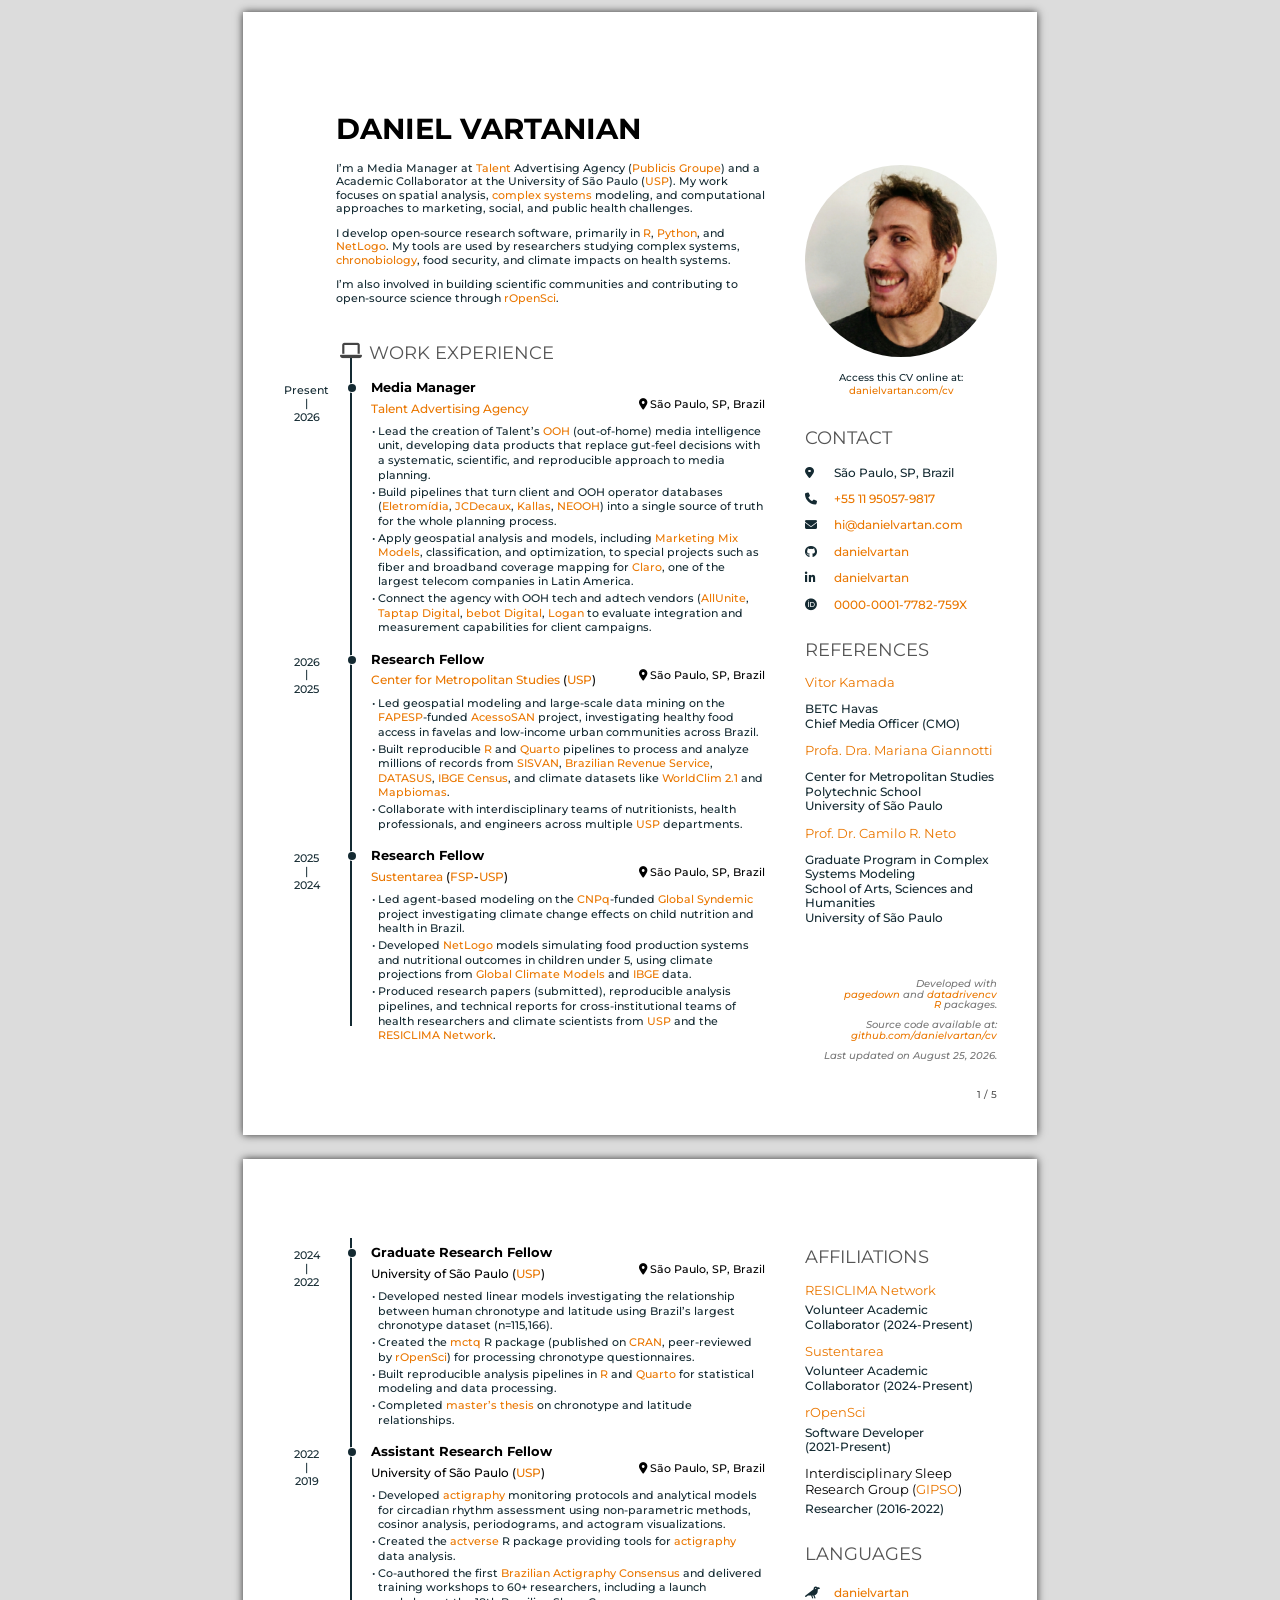
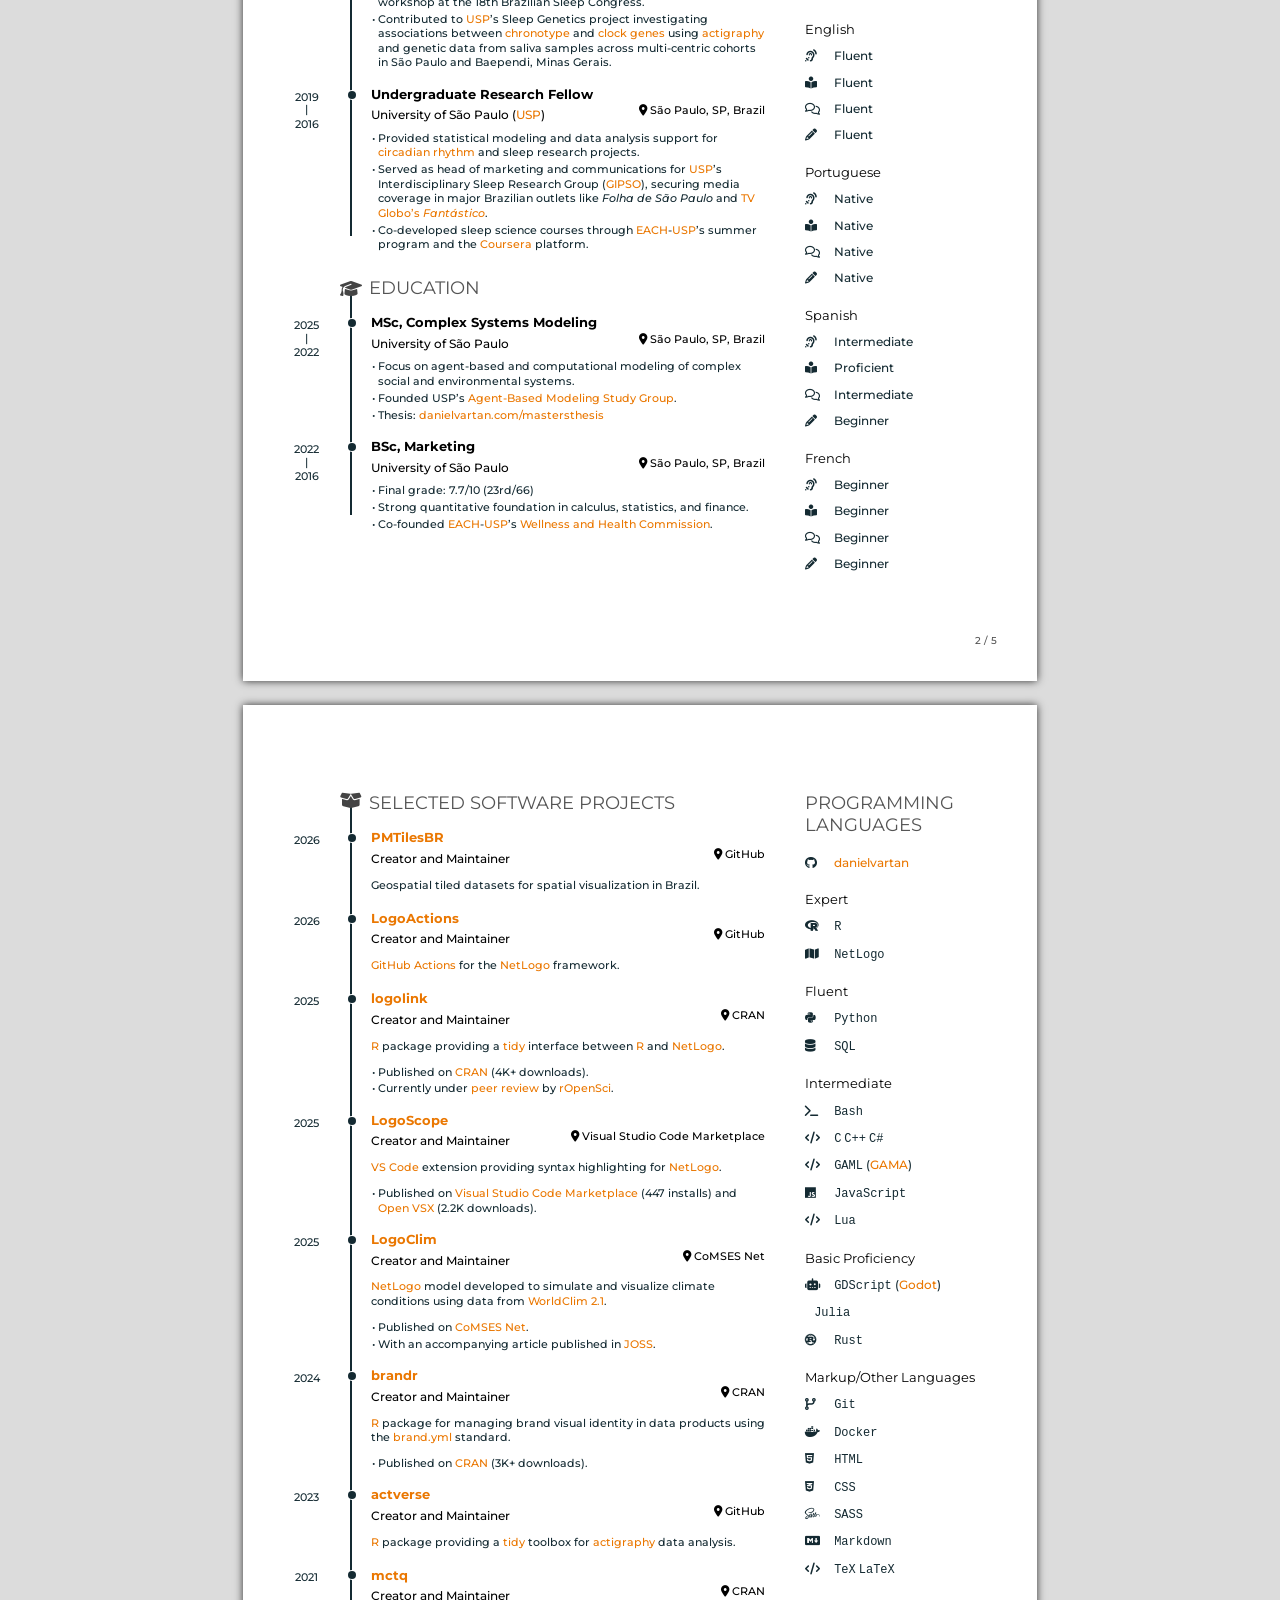
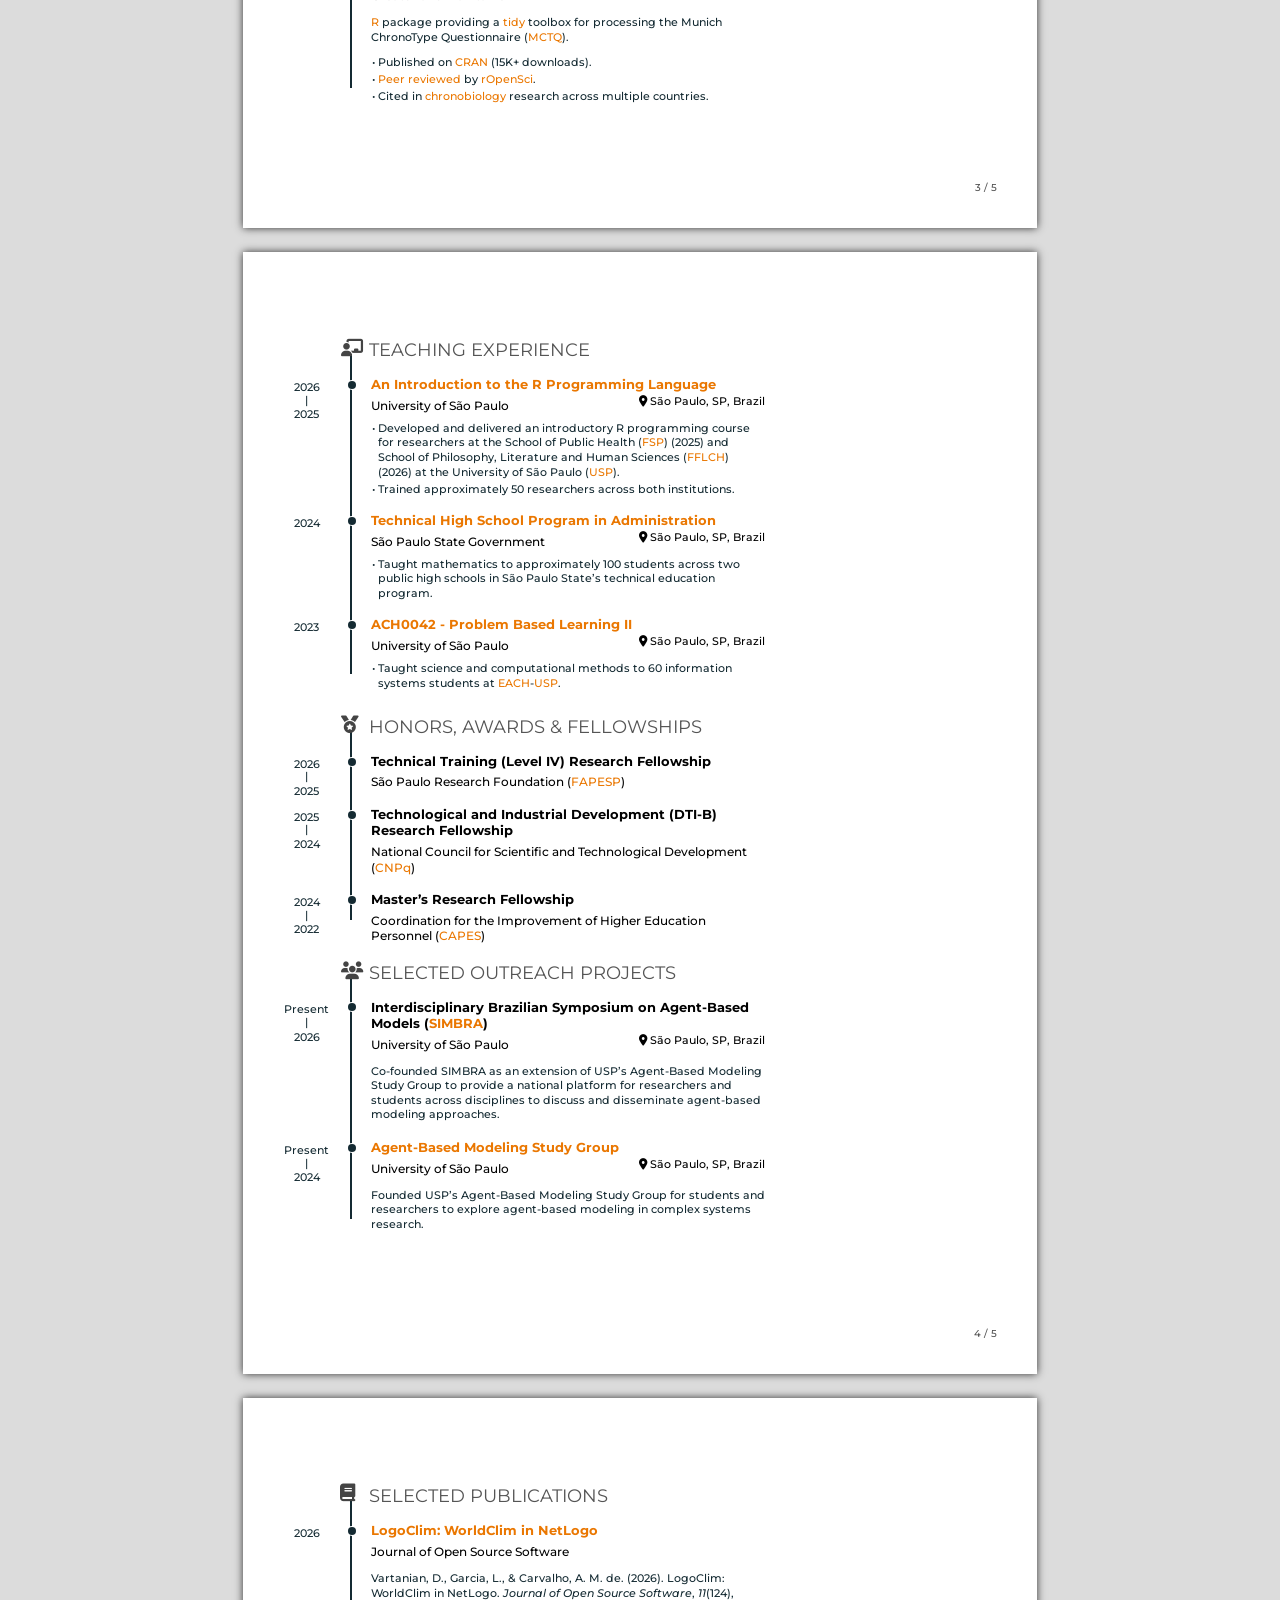
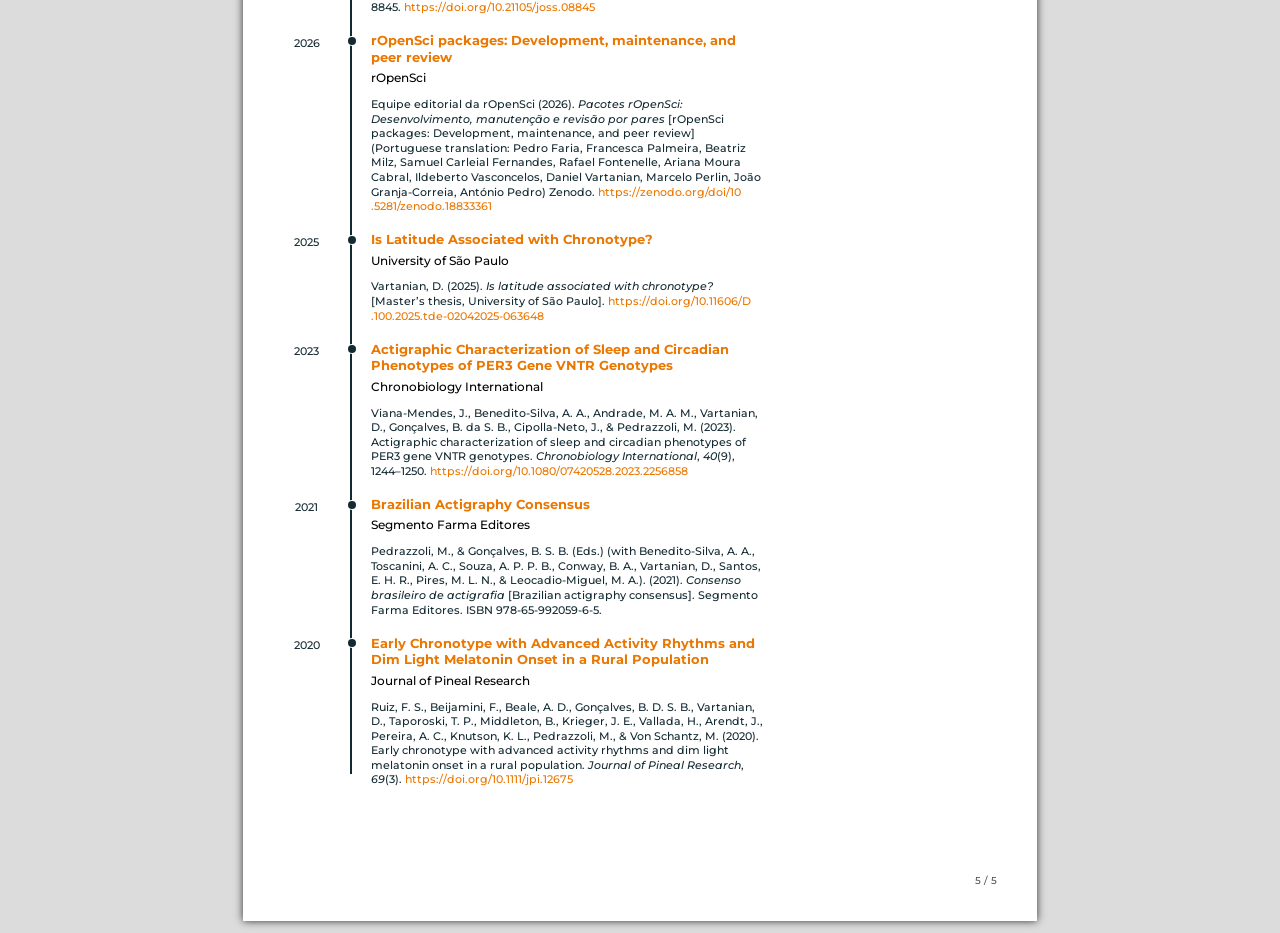
==== docs/pdf/index_pdf.html @ b2c5d0d4 "Initial commit" ====
<!DOCTYPE html>
<html xmlns="http://www.w3.org/1999/xhtml">
  <head>
    <meta charset="utf-8" />
    <meta http-equiv="Content-Type" content="text/html; charset=utf-8" />
    <meta name="generator" content="pandoc" />
    <meta name="viewport" content="width=device-width, initial-scale=1">

    <meta name="author" content="Daniel Vartanian" />
    <meta name="date" content="2026-08-25" />
    <title>Daniel Vartanian’s CV</title>

    
        <style type="text/css">
.fa{font-family:var(--fa-style-family,"Font Awesome 6 Free");font-weight:var(--fa-style,900)}.fa,.fa-brands,.fa-classic,.fa-regular,.fa-sharp,.fa-solid,.fab,.far,.fas{-moz-osx-font-smoothing:grayscale;-webkit-font-smoothing:antialiased;display:var(--fa-display,inline-block);font-style:normal;font-variant:normal;line-height:1;text-rendering:auto}.fa-classic,.fa-regular,.fa-solid,.far,.fas{font-family:"Font Awesome 6 Free"}.fa-brands,.fab{font-family:"Font Awesome 6 Brands"}.fa-1x{font-size:1em}.fa-2x{font-size:2em}.fa-3x{font-size:3em}.fa-4x{font-size:4em}.fa-5x{font-size:5em}.fa-6x{font-size:6em}.fa-7x{font-size:7em}.fa-8x{font-size:8em}.fa-9x{font-size:9em}.fa-10x{font-size:10em}.fa-2xs{font-size:.625em;line-height:.1em;vertical-align:.225em}.fa-xs{font-size:.75em;line-height:.08333em;vertical-align:.125em}.fa-sm{font-size:.875em;line-height:.07143em;vertical-align:.05357em}.fa-lg{font-size:1.25em;line-height:.05em;vertical-align:-.075em}.fa-xl{font-size:1.5em;line-height:.04167em;vertical-align:-.125em}.fa-2xl{font-size:2em;line-height:.03125em;vertical-align:-.1875em}.fa-fw{text-align:center;width:1.25em}.fa-ul{list-style-type:none;margin-left:var(--fa-li-margin,2.5em);padding-left:0}.fa-ul>li{position:relative}.fa-li{left:calc(var(--fa-li-width, 2em)*-1);position:absolute;text-align:center;width:var(--fa-li-width,2em);line-height:inherit}.fa-border{border-radius:var(--fa-border-radius,.1em);border:var(--fa-border-width,.08em) var(--fa-border-style,solid) var(--fa-border-color,#eee);padding:var(--fa-border-padding,.2em .25em .15em)}.fa-pull-left{float:left;margin-right:var(--fa-pull-margin,.3em)}.fa-pull-right{float:right;margin-left:var(--fa-pull-margin,.3em)}.fa-beat{-webkit-animation-name:fa-beat;animation-name:fa-beat;-webkit-animation-delay:var(--fa-animation-delay,0s);animation-delay:var(--fa-animation-delay,0s);-webkit-animation-direction:var(--fa-animation-direction,normal);animation-direction:var(--fa-animation-direction,normal);-webkit-animation-duration:var(--fa-animation-duration,1s);animation-duration:var(--fa-animation-duration,1s);-webkit-animation-iteration-count:var(--fa-animation-iteration-count,infinite);animation-iteration-count:var(--fa-animation-iteration-count,infinite);-webkit-animation-timing-function:var(--fa-animation-timing,ease-in-out);animation-timing-function:var(--fa-animation-timing,ease-in-out)}.fa-bounce{-webkit-animation-name:fa-bounce;animation-name:fa-bounce;-webkit-animation-delay:var(--fa-animation-delay,0s);animation-delay:var(--fa-animation-delay,0s);-webkit-animation-direction:var(--fa-animation-direction,normal);animation-direction:var(--fa-animation-direction,normal);-webkit-animation-duration:var(--fa-animation-duration,1s);animation-duration:var(--fa-animation-duration,1s);-webkit-animation-iteration-count:var(--fa-animation-iteration-count,infinite);animation-iteration-count:var(--fa-animation-iteration-count,infinite);-webkit-animation-timing-function:var(--fa-animation-timing,cubic-bezier(.28,.84,.42,1));animation-timing-function:var(--fa-animation-timing,cubic-bezier(.28,.84,.42,1))}.fa-fade{-webkit-animation-name:fa-fade;animation-name:fa-fade;-webkit-animation-iteration-count:var(--fa-animation-iteration-count,infinite);animation-iteration-count:var(--fa-animation-iteration-count,infinite);-webkit-animation-timing-function:var(--fa-animation-timing,cubic-bezier(.4,0,.6,1));animation-timing-function:var(--fa-animation-timing,cubic-bezier(.4,0,.6,1))}.fa-beat-fade,.fa-fade{-webkit-animation-delay:var(--fa-animation-delay,0s);animation-delay:var(--fa-animation-delay,0s);-webkit-animation-direction:var(--fa-animation-direction,normal);animation-direction:var(--fa-animation-direction,normal);-webkit-animation-duration:var(--fa-animation-duration,1s);animation-duration:var(--fa-animation-duration,1s)}.fa-beat-fade{-webkit-animation-name:fa-beat-fade;animation-name:fa-beat-fade;-webkit-animation-iteration-count:var(--fa-animation-iteration-count,infinite);animation-iteration-count:var(--fa-animation-iteration-count,infinite);-webkit-animation-timing-function:var(--fa-animation-timing,cubic-bezier(.4,0,.6,1));animation-timing-function:var(--fa-animation-timing,cubic-bezier(.4,0,.6,1))}.fa-flip{-webkit-animation-name:fa-flip;animation-name:fa-flip;-webkit-animation-delay:var(--fa-animation-delay,0s);animation-delay:var(--fa-animation-delay,0s);-webkit-animation-direction:var(--fa-animation-direction,normal);animation-direction:var(--fa-animation-direction,normal);-webkit-animation-duration:var(--fa-animation-duration,1s);animation-duration:var(--fa-animation-duration,1s);-webkit-animation-iteration-count:var(--fa-animation-iteration-count,infinite);animation-iteration-count:var(--fa-animation-iteration-count,infinite);-webkit-animation-timing-function:var(--fa-animation-timing,ease-in-out);animation-timing-function:var(--fa-animation-timing,ease-in-out)}.fa-shake{-webkit-animation-name:fa-shake;animation-name:fa-shake;-webkit-animation-duration:var(--fa-animation-duration,1s);animation-duration:var(--fa-animation-duration,1s);-webkit-animation-iteration-count:var(--fa-animation-iteration-count,infinite);animation-iteration-count:var(--fa-animation-iteration-count,infinite);-webkit-animation-timing-function:var(--fa-animation-timing,linear);animation-timing-function:var(--fa-animation-timing,linear)}.fa-shake,.fa-spin{-webkit-animation-delay:var(--fa-animation-delay,0s);animation-delay:var(--fa-animation-delay,0s);-webkit-animation-direction:var(--fa-animation-direction,normal);animation-direction:var(--fa-animation-direction,normal)}.fa-spin{-webkit-animation-name:fa-spin;animation-name:fa-spin;-webkit-animation-duration:var(--fa-animation-duration,2s);animation-duration:var(--fa-animation-duration,2s);-webkit-animation-iteration-count:var(--fa-animation-iteration-count,infinite);animation-iteration-count:var(--fa-animation-iteration-count,infinite);-webkit-animation-timing-function:var(--fa-animation-timing,linear);animation-timing-function:var(--fa-animation-timing,linear)}.fa-spin-reverse{--fa-animation-direction:reverse}.fa-pulse,.fa-spin-pulse{-webkit-animation-name:fa-spin;animation-name:fa-spin;-webkit-animation-direction:var(--fa-animation-direction,normal);animation-direction:var(--fa-animation-direction,normal);-webkit-animation-duration:var(--fa-animation-duration,1s);animation-duration:var(--fa-animation-duration,1s);-webkit-animation-iteration-count:var(--fa-animation-iteration-count,infinite);animation-iteration-count:var(--fa-animation-iteration-count,infinite);-webkit-animation-timing-function:var(--fa-animation-timing,steps(8));animation-timing-function:var(--fa-animation-timing,steps(8))}@media (prefers-reduced-motion:reduce){.fa-beat,.fa-beat-fade,.fa-bounce,.fa-fade,.fa-flip,.fa-pulse,.fa-shake,.fa-spin,.fa-spin-pulse{-webkit-animation-delay:-1ms;animation-delay:-1ms;-webkit-animation-duration:1ms;animation-duration:1ms;-webkit-animation-iteration-count:1;animation-iteration-count:1;-webkit-transition-delay:0s;transition-delay:0s;-webkit-transition-duration:0s;transition-duration:0s}}@-webkit-keyframes fa-beat{0%,90%{-webkit-transform:scale(1);transform:scale(1)}45%{-webkit-transform:scale(var(--fa-beat-scale,1.25));transform:scale(var(--fa-beat-scale,1.25))}}@keyframes fa-beat{0%,90%{-webkit-transform:scale(1);transform:scale(1)}45%{-webkit-transform:scale(var(--fa-beat-scale,1.25));transform:scale(var(--fa-beat-scale,1.25))}}@-webkit-keyframes fa-bounce{0%{-webkit-transform:scale(1) translateY(0);transform:scale(1) translateY(0)}10%{-webkit-transform:scale(var(--fa-bounce-start-scale-x,1.1),var(--fa-bounce-start-scale-y,.9)) translateY(0);transform:scale(var(--fa-bounce-start-scale-x,1.1),var(--fa-bounce-start-scale-y,.9)) translateY(0)}30%{-webkit-transform:scale(var(--fa-bounce-jump-scale-x,.9),var(--fa-bounce-jump-scale-y,1.1)) translateY(var(--fa-bounce-height,-.5em));transform:scale(var(--fa-bounce-jump-scale-x,.9),var(--fa-bounce-jump-scale-y,1.1)) translateY(var(--fa-bounce-height,-.5em))}50%{-webkit-transform:scale(var(--fa-bounce-land-scale-x,1.05),var(--fa-bounce-land-scale-y,.95)) translateY(0);transform:scale(var(--fa-bounce-land-scale-x,1.05),var(--fa-bounce-land-scale-y,.95)) translateY(0)}57%{-webkit-transform:scale(1) translateY(var(--fa-bounce-rebound,-.125em));transform:scale(1) translateY(var(--fa-bounce-rebound,-.125em))}64%{-webkit-transform:scale(1) translateY(0);transform:scale(1) translateY(0)}to{-webkit-transform:scale(1) translateY(0);transform:scale(1) translateY(0)}}@keyframes fa-bounce{0%{-webkit-transform:scale(1) translateY(0);transform:scale(1) translateY(0)}10%{-webkit-transform:scale(var(--fa-bounce-start-scale-x,1.1),var(--fa-bounce-start-scale-y,.9)) translateY(0);transform:scale(var(--fa-bounce-start-scale-x,1.1),var(--fa-bounce-start-scale-y,.9)) translateY(0)}30%{-webkit-transform:scale(var(--fa-bounce-jump-scale-x,.9),var(--fa-bounce-jump-scale-y,1.1)) translateY(var(--fa-bounce-height,-.5em));transform:scale(var(--fa-bounce-jump-scale-x,.9),var(--fa-bounce-jump-scale-y,1.1)) translateY(var(--fa-bounce-height,-.5em))}50%{-webkit-transform:scale(var(--fa-bounce-land-scale-x,1.05),var(--fa-bounce-land-scale-y,.95)) translateY(0);transform:scale(var(--fa-bounce-land-scale-x,1.05),var(--fa-bounce-land-scale-y,.95)) translateY(0)}57%{-webkit-transform:scale(1) translateY(var(--fa-bounce-rebound,-.125em));transform:scale(1) translateY(var(--fa-bounce-rebound,-.125em))}64%{-webkit-transform:scale(1) translateY(0);transform:scale(1) translateY(0)}to{-webkit-transform:scale(1) translateY(0);transform:scale(1) translateY(0)}}@-webkit-keyframes fa-fade{50%{opacity:var(--fa-fade-opacity,.4)}}@keyframes fa-fade{50%{opacity:var(--fa-fade-opacity,.4)}}@-webkit-keyframes fa-beat-fade{0%,to{opacity:var(--fa-beat-fade-opacity,.4);-webkit-transform:scale(1);transform:scale(1)}50%{opacity:1;-webkit-transform:scale(var(--fa-beat-fade-scale,1.125));transform:scale(var(--fa-beat-fade-scale,1.125))}}@keyframes fa-beat-fade{0%,to{opacity:var(--fa-beat-fade-opacity,.4);-webkit-transform:scale(1);transform:scale(1)}50%{opacity:1;-webkit-transform:scale(var(--fa-beat-fade-scale,1.125));transform:scale(var(--fa-beat-fade-scale,1.125))}}@-webkit-keyframes fa-flip{50%{-webkit-transform:rotate3d(var(--fa-flip-x,0),var(--fa-flip-y,1),var(--fa-flip-z,0),var(--fa-flip-angle,-180deg));transform:rotate3d(var(--fa-flip-x,0),var(--fa-flip-y,1),var(--fa-flip-z,0),var(--fa-flip-angle,-180deg))}}@keyframes fa-flip{50%{-webkit-transform:rotate3d(var(--fa-flip-x,0),var(--fa-flip-y,1),var(--fa-flip-z,0),var(--fa-flip-angle,-180deg));transform:rotate3d(var(--fa-flip-x,0),var(--fa-flip-y,1),var(--fa-flip-z,0),var(--fa-flip-angle,-180deg))}}@-webkit-keyframes fa-shake{0%{-webkit-transform:rotate(-15deg);transform:rotate(-15deg)}4%{-webkit-transform:rotate(15deg);transform:rotate(15deg)}8%,24%{-webkit-transform:rotate(-18deg);transform:rotate(-18deg)}12%,28%{-webkit-transform:rotate(18deg);transform:rotate(18deg)}16%{-webkit-transform:rotate(-22deg);transform:rotate(-22deg)}20%{-webkit-transform:rotate(22deg);transform:rotate(22deg)}32%{-webkit-transform:rotate(-12deg);transform:rotate(-12deg)}36%{-webkit-transform:rotate(12deg);transform:rotate(12deg)}40%,to{-webkit-transform:rotate(0deg);transform:rotate(0deg)}}@keyframes fa-shake{0%{-webkit-transform:rotate(-15deg);transform:rotate(-15deg)}4%{-webkit-transform:rotate(15deg);transform:rotate(15deg)}8%,24%{-webkit-transform:rotate(-18deg);transform:rotate(-18deg)}12%,28%{-webkit-transform:rotate(18deg);transform:rotate(18deg)}16%{-webkit-transform:rotate(-22deg);transform:rotate(-22deg)}20%{-webkit-transform:rotate(22deg);transform:rotate(22deg)}32%{-webkit-transform:rotate(-12deg);transform:rotate(-12deg)}36%{-webkit-transform:rotate(12deg);transform:rotate(12deg)}40%,to{-webkit-transform:rotate(0deg);transform:rotate(0deg)}}@-webkit-keyframes fa-spin{0%{-webkit-transform:rotate(0deg);transform:rotate(0deg)}to{-webkit-transform:rotate(1turn);transform:rotate(1turn)}}@keyframes fa-spin{0%{-webkit-transform:rotate(0deg);transform:rotate(0deg)}to{-webkit-transform:rotate(1turn);transform:rotate(1turn)}}.fa-rotate-90{-webkit-transform:rotate(90deg);transform:rotate(90deg)}.fa-rotate-180{-webkit-transform:rotate(180deg);transform:rotate(180deg)}.fa-rotate-270{-webkit-transform:rotate(270deg);transform:rotate(270deg)}.fa-flip-horizontal{-webkit-transform:scaleX(-1);transform:scaleX(-1)}.fa-flip-vertical{-webkit-transform:scaleY(-1);transform:scaleY(-1)}.fa-flip-both,.fa-flip-horizontal.fa-flip-vertical{-webkit-transform:scale(-1);transform:scale(-1)}.fa-rotate-by{-webkit-transform:rotate(var(--fa-rotate-angle,0));transform:rotate(var(--fa-rotate-angle,0))}.fa-stack{display:inline-block;height:2em;line-height:2em;position:relative;vertical-align:middle;width:2.5em}.fa-stack-1x,.fa-stack-2x{left:0;position:absolute;text-align:center;width:100%;z-index:var(--fa-stack-z-index,auto)}.fa-stack-1x{line-height:inherit}.fa-stack-2x{font-size:2em}.fa-inverse{color:var(--fa-inverse,#fff)}
.fa-0:before{content:"\30"}.fa-1:before{content:"\31"}.fa-2:before{content:"\32"}.fa-3:before{content:"\33"}.fa-4:before{content:"\34"}.fa-5:before{content:"\35"}.fa-6:before{content:"\36"}.fa-7:before{content:"\37"}.fa-8:before{content:"\38"}.fa-9:before{content:"\39"}.fa-fill-drip:before{content:"\f576"}.fa-arrows-to-circle:before{content:"\e4bd"}.fa-chevron-circle-right:before,.fa-circle-chevron-right:before{content:"\f138"}.fa-at:before{content:"\40"}.fa-trash-alt:before,.fa-trash-can:before{content:"\f2ed"}.fa-text-height:before{content:"\f034"}.fa-user-times:before,.fa-user-xmark:before{content:"\f235"}.fa-stethoscope:before{content:"\f0f1"}.fa-comment-alt:before,.fa-message:before{content:"\f27a"}.fa-info:before{content:"\f129"}.fa-compress-alt:before,.fa-down-left-and-up-right-to-center:before{content:"\f422"}.fa-explosion:before{content:"\e4e9"}.fa-file-alt:before,.fa-file-lines:before,.fa-file-text:before{content:"\f15c"}.fa-wave-square:before{content:"\f83e"}.fa-ring:before{content:"\f70b"}.fa-building-un:before{content:"\e4d9"}.fa-dice-three:before{content:"\f527"}.fa-calendar-alt:before,.fa-calendar-days:before{content:"\f073"}.fa-anchor-circle-check:before{content:"\e4aa"}.fa-building-circle-arrow-right:before{content:"\e4d1"}.fa-volleyball-ball:before,.fa-volleyball:before{content:"\f45f"}.fa-arrows-up-to-line:before{content:"\e4c2"}.fa-sort-desc:before,.fa-sort-down:before{content:"\f0dd"}.fa-circle-minus:before,.fa-minus-circle:before{content:"\f056"}.fa-door-open:before{content:"\f52b"}.fa-right-from-bracket:before,.fa-sign-out-alt:before{content:"\f2f5"}.fa-atom:before{content:"\f5d2"}.fa-soap:before{content:"\e06e"}.fa-heart-music-camera-bolt:before,.fa-icons:before{content:"\f86d"}.fa-microphone-alt-slash:before,.fa-microphone-lines-slash:before{content:"\f539"}.fa-bridge-circle-check:before{content:"\e4c9"}.fa-pump-medical:before{content:"\e06a"}.fa-fingerprint:before{content:"\f577"}.fa-hand-point-right:before{content:"\f0a4"}.fa-magnifying-glass-location:before,.fa-search-location:before{content:"\f689"}.fa-forward-step:before,.fa-step-forward:before{content:"\f051"}.fa-face-smile-beam:before,.fa-smile-beam:before{content:"\f5b8"}.fa-flag-checkered:before{content:"\f11e"}.fa-football-ball:before,.fa-football:before{content:"\f44e"}.fa-school-circle-exclamation:before{content:"\e56c"}.fa-crop:before{content:"\f125"}.fa-angle-double-down:before,.fa-angles-down:before{content:"\f103"}.fa-users-rectangle:before{content:"\e594"}.fa-people-roof:before{content:"\e537"}.fa-people-line:before{content:"\e534"}.fa-beer-mug-empty:before,.fa-beer:before{content:"\f0fc"}.fa-diagram-predecessor:before{content:"\e477"}.fa-arrow-up-long:before,.fa-long-arrow-up:before{content:"\f176"}.fa-burn:before,.fa-fire-flame-simple:before{content:"\f46a"}.fa-male:before,.fa-person:before{content:"\f183"}.fa-laptop:before{content:"\f109"}.fa-file-csv:before{content:"\f6dd"}.fa-menorah:before{content:"\f676"}.fa-truck-plane:before{content:"\e58f"}.fa-record-vinyl:before{content:"\f8d9"}.fa-face-grin-stars:before,.fa-grin-stars:before{content:"\f587"}.fa-bong:before{content:"\f55c"}.fa-pastafarianism:before,.fa-spaghetti-monster-flying:before{content:"\f67b"}.fa-arrow-down-up-across-line:before{content:"\e4af"}.fa-spoon:before,.fa-utensil-spoon:before{content:"\f2e5"}.fa-jar-wheat:before{content:"\e517"}.fa-envelopes-bulk:before,.fa-mail-bulk:before{content:"\f674"}.fa-file-circle-exclamation:before{content:"\e4eb"}.fa-circle-h:before,.fa-hospital-symbol:before{content:"\f47e"}.fa-pager:before{content:"\f815"}.fa-address-book:before,.fa-contact-book:before{content:"\f2b9"}.fa-strikethrough:before{content:"\f0cc"}.fa-k:before{content:"\4b"}.fa-landmark-flag:before{content:"\e51c"}.fa-pencil-alt:before,.fa-pencil:before{content:"\f303"}.fa-backward:before{content:"\f04a"}.fa-caret-right:before{content:"\f0da"}.fa-comments:before{content:"\f086"}.fa-file-clipboard:before,.fa-paste:before{content:"\f0ea"}.fa-code-pull-request:before{content:"\e13c"}.fa-clipboard-list:before{content:"\f46d"}.fa-truck-loading:before,.fa-truck-ramp-box:before{content:"\f4de"}.fa-user-check:before{content:"\f4fc"}.fa-vial-virus:before{content:"\e597"}.fa-sheet-plastic:before{content:"\e571"}.fa-blog:before{content:"\f781"}.fa-user-ninja:before{content:"\f504"}.fa-person-arrow-up-from-line:before{content:"\e539"}.fa-scroll-torah:before,.fa-torah:before{content:"\f6a0"}.fa-broom-ball:before,.fa-quidditch-broom-ball:before,.fa-quidditch:before{content:"\f458"}.fa-toggle-off:before{content:"\f204"}.fa-archive:before,.fa-box-archive:before{content:"\f187"}.fa-person-drowning:before{content:"\e545"}.fa-arrow-down-9-1:before,.fa-sort-numeric-desc:before,.fa-sort-numeric-down-alt:before{content:"\f886"}.fa-face-grin-tongue-squint:before,.fa-grin-tongue-squint:before{content:"\f58a"}.fa-spray-can:before{content:"\f5bd"}.fa-truck-monster:before{content:"\f63b"}.fa-w:before{content:"\57"}.fa-earth-africa:before,.fa-globe-africa:before{content:"\f57c"}.fa-rainbow:before{content:"\f75b"}.fa-circle-notch:before{content:"\f1ce"}.fa-tablet-alt:before,.fa-tablet-screen-button:before{content:"\f3fa"}.fa-paw:before{content:"\f1b0"}.fa-cloud:before{content:"\f0c2"}.fa-trowel-bricks:before{content:"\e58a"}.fa-face-flushed:before,.fa-flushed:before{content:"\f579"}.fa-hospital-user:before{content:"\f80d"}.fa-tent-arrow-left-right:before{content:"\e57f"}.fa-gavel:before,.fa-legal:before{content:"\f0e3"}.fa-binoculars:before{content:"\f1e5"}.fa-microphone-slash:before{content:"\f131"}.fa-box-tissue:before{content:"\e05b"}.fa-motorcycle:before{content:"\f21c"}.fa-bell-concierge:before,.fa-concierge-bell:before{content:"\f562"}.fa-pen-ruler:before,.fa-pencil-ruler:before{content:"\f5ae"}.fa-people-arrows-left-right:before,.fa-people-arrows:before{content:"\e068"}.fa-mars-and-venus-burst:before{content:"\e523"}.fa-caret-square-right:before,.fa-square-caret-right:before{content:"\f152"}.fa-cut:before,.fa-scissors:before{content:"\f0c4"}.fa-sun-plant-wilt:before{content:"\e57a"}.fa-toilets-portable:before{content:"\e584"}.fa-hockey-puck:before{content:"\f453"}.fa-table:before{content:"\f0ce"}.fa-magnifying-glass-arrow-right:before{content:"\e521"}.fa-digital-tachograph:before,.fa-tachograph-digital:before{content:"\f566"}.fa-users-slash:before{content:"\e073"}.fa-clover:before{content:"\e139"}.fa-mail-reply:before,.fa-reply:before{content:"\f3e5"}.fa-star-and-crescent:before{content:"\f699"}.fa-house-fire:before{content:"\e50c"}.fa-minus-square:before,.fa-square-minus:before{content:"\f146"}.fa-helicopter:before{content:"\f533"}.fa-compass:before{content:"\f14e"}.fa-caret-square-down:before,.fa-square-caret-down:before{content:"\f150"}.fa-file-circle-question:before{content:"\e4ef"}.fa-laptop-code:before{content:"\f5fc"}.fa-swatchbook:before{content:"\f5c3"}.fa-prescription-bottle:before{content:"\f485"}.fa-bars:before,.fa-navicon:before{content:"\f0c9"}.fa-people-group:before{content:"\e533"}.fa-hourglass-3:before,.fa-hourglass-end:before{content:"\f253"}.fa-heart-broken:before,.fa-heart-crack:before{content:"\f7a9"}.fa-external-link-square-alt:before,.fa-square-up-right:before{content:"\f360"}.fa-face-kiss-beam:before,.fa-kiss-beam:before{content:"\f597"}.fa-film:before{content:"\f008"}.fa-ruler-horizontal:before{content:"\f547"}.fa-people-robbery:before{content:"\e536"}.fa-lightbulb:before{content:"\f0eb"}.fa-caret-left:before{content:"\f0d9"}.fa-circle-exclamation:before,.fa-exclamation-circle:before{content:"\f06a"}.fa-school-circle-xmark:before{content:"\e56d"}.fa-arrow-right-from-bracket:before,.fa-sign-out:before{content:"\f08b"}.fa-chevron-circle-down:before,.fa-circle-chevron-down:before{content:"\f13a"}.fa-unlock-alt:before,.fa-unlock-keyhole:before{content:"\f13e"}.fa-cloud-showers-heavy:before{content:"\f740"}.fa-headphones-alt:before,.fa-headphones-simple:before{content:"\f58f"}.fa-sitemap:before{content:"\f0e8"}.fa-circle-dollar-to-slot:before,.fa-donate:before{content:"\f4b9"}.fa-memory:before{content:"\f538"}.fa-road-spikes:before{content:"\e568"}.fa-fire-burner:before{content:"\e4f1"}.fa-flag:before{content:"\f024"}.fa-hanukiah:before{content:"\f6e6"}.fa-feather:before{content:"\f52d"}.fa-volume-down:before,.fa-volume-low:before{content:"\f027"}.fa-comment-slash:before{content:"\f4b3"}.fa-cloud-sun-rain:before{content:"\f743"}.fa-compress:before{content:"\f066"}.fa-wheat-alt:before,.fa-wheat-awn:before{content:"\e2cd"}.fa-ankh:before{content:"\f644"}.fa-hands-holding-child:before{content:"\e4fa"}.fa-asterisk:before{content:"\2a"}.fa-check-square:before,.fa-square-check:before{content:"\f14a"}.fa-peseta-sign:before{content:"\e221"}.fa-header:before,.fa-heading:before{content:"\f1dc"}.fa-ghost:before{content:"\f6e2"}.fa-list-squares:before,.fa-list:before{content:"\f03a"}.fa-phone-square-alt:before,.fa-square-phone-flip:before{content:"\f87b"}.fa-cart-plus:before{content:"\f217"}.fa-gamepad:before{content:"\f11b"}.fa-circle-dot:before,.fa-dot-circle:before{content:"\f192"}.fa-dizzy:before,.fa-face-dizzy:before{content:"\f567"}.fa-egg:before{content:"\f7fb"}.fa-house-medical-circle-xmark:before{content:"\e513"}.fa-campground:before{content:"\f6bb"}.fa-folder-plus:before{content:"\f65e"}.fa-futbol-ball:before,.fa-futbol:before,.fa-soccer-ball:before{content:"\f1e3"}.fa-paint-brush:before,.fa-paintbrush:before{content:"\f1fc"}.fa-lock:before{content:"\f023"}.fa-gas-pump:before{content:"\f52f"}.fa-hot-tub-person:before,.fa-hot-tub:before{content:"\f593"}.fa-map-location:before,.fa-map-marked:before{content:"\f59f"}.fa-house-flood-water:before{content:"\e50e"}.fa-tree:before{content:"\f1bb"}.fa-bridge-lock:before{content:"\e4cc"}.fa-sack-dollar:before{content:"\f81d"}.fa-edit:before,.fa-pen-to-square:before{content:"\f044"}.fa-car-side:before{content:"\f5e4"}.fa-share-alt:before,.fa-share-nodes:before{content:"\f1e0"}.fa-heart-circle-minus:before{content:"\e4ff"}.fa-hourglass-2:before,.fa-hourglass-half:before{content:"\f252"}.fa-microscope:before{content:"\f610"}.fa-sink:before{content:"\e06d"}.fa-bag-shopping:before,.fa-shopping-bag:before{content:"\f290"}.fa-arrow-down-z-a:before,.fa-sort-alpha-desc:before,.fa-sort-alpha-down-alt:before{content:"\f881"}.fa-mitten:before{content:"\f7b5"}.fa-person-rays:before{content:"\e54d"}.fa-users:before{content:"\f0c0"}.fa-eye-slash:before{content:"\f070"}.fa-flask-vial:before{content:"\e4f3"}.fa-hand-paper:before,.fa-hand:before{content:"\f256"}.fa-om:before{content:"\f679"}.fa-worm:before{content:"\e599"}.fa-house-circle-xmark:before{content:"\e50b"}.fa-plug:before{content:"\f1e6"}.fa-chevron-up:before{content:"\f077"}.fa-hand-spock:before{content:"\f259"}.fa-stopwatch:before{content:"\f2f2"}.fa-face-kiss:before,.fa-kiss:before{content:"\f596"}.fa-bridge-circle-xmark:before{content:"\e4cb"}.fa-face-grin-tongue:before,.fa-grin-tongue:before{content:"\f589"}.fa-chess-bishop:before{content:"\f43a"}.fa-face-grin-wink:before,.fa-grin-wink:before{content:"\f58c"}.fa-deaf:before,.fa-deafness:before,.fa-ear-deaf:before,.fa-hard-of-hearing:before{content:"\f2a4"}.fa-road-circle-check:before{content:"\e564"}.fa-dice-five:before{content:"\f523"}.fa-rss-square:before,.fa-square-rss:before{content:"\f143"}.fa-land-mine-on:before{content:"\e51b"}.fa-i-cursor:before{content:"\f246"}.fa-stamp:before{content:"\f5bf"}.fa-stairs:before{content:"\e289"}.fa-i:before{content:"\49"}.fa-hryvnia-sign:before,.fa-hryvnia:before{content:"\f6f2"}.fa-pills:before{content:"\f484"}.fa-face-grin-wide:before,.fa-grin-alt:before{content:"\f581"}.fa-tooth:before{content:"\f5c9"}.fa-v:before{content:"\56"}.fa-bangladeshi-taka-sign:before{content:"\e2e6"}.fa-bicycle:before{content:"\f206"}.fa-rod-asclepius:before,.fa-rod-snake:before,.fa-staff-aesculapius:before,.fa-staff-snake:before{content:"\e579"}.fa-head-side-cough-slash:before{content:"\e062"}.fa-ambulance:before,.fa-truck-medical:before{content:"\f0f9"}.fa-wheat-awn-circle-exclamation:before{content:"\e598"}.fa-snowman:before{content:"\f7d0"}.fa-mortar-pestle:before{content:"\f5a7"}.fa-road-barrier:before{content:"\e562"}.fa-school:before{content:"\f549"}.fa-igloo:before{content:"\f7ae"}.fa-joint:before{content:"\f595"}.fa-angle-right:before{content:"\f105"}.fa-horse:before{content:"\f6f0"}.fa-q:before{content:"\51"}.fa-g:before{content:"\47"}.fa-notes-medical:before{content:"\f481"}.fa-temperature-2:before,.fa-temperature-half:before,.fa-thermometer-2:before,.fa-thermometer-half:before{content:"\f2c9"}.fa-dong-sign:before{content:"\e169"}.fa-capsules:before{content:"\f46b"}.fa-poo-bolt:before,.fa-poo-storm:before{content:"\f75a"}.fa-face-frown-open:before,.fa-frown-open:before{content:"\f57a"}.fa-hand-point-up:before{content:"\f0a6"}.fa-money-bill:before{content:"\f0d6"}.fa-bookmark:before{content:"\f02e"}.fa-align-justify:before{content:"\f039"}.fa-umbrella-beach:before{content:"\f5ca"}.fa-helmet-un:before{content:"\e503"}.fa-bullseye:before{content:"\f140"}.fa-bacon:before{content:"\f7e5"}.fa-hand-point-down:before{content:"\f0a7"}.fa-arrow-up-from-bracket:before{content:"\e09a"}.fa-folder-blank:before,.fa-folder:before{content:"\f07b"}.fa-file-medical-alt:before,.fa-file-waveform:before{content:"\f478"}.fa-radiation:before{content:"\f7b9"}.fa-chart-simple:before{content:"\e473"}.fa-mars-stroke:before{content:"\f229"}.fa-vial:before{content:"\f492"}.fa-dashboard:before,.fa-gauge-med:before,.fa-gauge:before,.fa-tachometer-alt-average:before{content:"\f624"}.fa-magic-wand-sparkles:before,.fa-wand-magic-sparkles:before{content:"\e2ca"}.fa-e:before{content:"\45"}.fa-pen-alt:before,.fa-pen-clip:before{content:"\f305"}.fa-bridge-circle-exclamation:before{content:"\e4ca"}.fa-user:before{content:"\f007"}.fa-school-circle-check:before{content:"\e56b"}.fa-dumpster:before{content:"\f793"}.fa-shuttle-van:before,.fa-van-shuttle:before{content:"\f5b6"}.fa-building-user:before{content:"\e4da"}.fa-caret-square-left:before,.fa-square-caret-left:before{content:"\f191"}.fa-highlighter:before{content:"\f591"}.fa-key:before{content:"\f084"}.fa-bullhorn:before{content:"\f0a1"}.fa-globe:before{content:"\f0ac"}.fa-synagogue:before{content:"\f69b"}.fa-person-half-dress:before{content:"\e548"}.fa-road-bridge:before{content:"\e563"}.fa-location-arrow:before{content:"\f124"}.fa-c:before{content:"\43"}.fa-tablet-button:before{content:"\f10a"}.fa-building-lock:before{content:"\e4d6"}.fa-pizza-slice:before{content:"\f818"}.fa-money-bill-wave:before{content:"\f53a"}.fa-area-chart:before,.fa-chart-area:before{content:"\f1fe"}.fa-house-flag:before{content:"\e50d"}.fa-person-circle-minus:before{content:"\e540"}.fa-ban:before,.fa-cancel:before{content:"\f05e"}.fa-camera-rotate:before{content:"\e0d8"}.fa-air-freshener:before,.fa-spray-can-sparkles:before{content:"\f5d0"}.fa-star:before{content:"\f005"}.fa-repeat:before{content:"\f363"}.fa-cross:before{content:"\f654"}.fa-box:before{content:"\f466"}.fa-venus-mars:before{content:"\f228"}.fa-arrow-pointer:before,.fa-mouse-pointer:before{content:"\f245"}.fa-expand-arrows-alt:before,.fa-maximize:before{content:"\f31e"}.fa-charging-station:before{content:"\f5e7"}.fa-shapes:before,.fa-triangle-circle-square:before{content:"\f61f"}.fa-random:before,.fa-shuffle:before{content:"\f074"}.fa-person-running:before,.fa-running:before{content:"\f70c"}.fa-mobile-retro:before{content:"\e527"}.fa-grip-lines-vertical:before{content:"\f7a5"}.fa-spider:before{content:"\f717"}.fa-hands-bound:before{content:"\e4f9"}.fa-file-invoice-dollar:before{content:"\f571"}.fa-plane-circle-exclamation:before{content:"\e556"}.fa-x-ray:before{content:"\f497"}.fa-spell-check:before{content:"\f891"}.fa-slash:before{content:"\f715"}.fa-computer-mouse:before,.fa-mouse:before{content:"\f8cc"}.fa-arrow-right-to-bracket:before,.fa-sign-in:before{content:"\f090"}.fa-shop-slash:before,.fa-store-alt-slash:before{content:"\e070"}.fa-server:before{content:"\f233"}.fa-virus-covid-slash:before{content:"\e4a9"}.fa-shop-lock:before{content:"\e4a5"}.fa-hourglass-1:before,.fa-hourglass-start:before{content:"\f251"}.fa-blender-phone:before{content:"\f6b6"}.fa-building-wheat:before{content:"\e4db"}.fa-person-breastfeeding:before{content:"\e53a"}.fa-right-to-bracket:before,.fa-sign-in-alt:before{content:"\f2f6"}.fa-venus:before{content:"\f221"}.fa-passport:before{content:"\f5ab"}.fa-heart-pulse:before,.fa-heartbeat:before{content:"\f21e"}.fa-people-carry-box:before,.fa-people-carry:before{content:"\f4ce"}.fa-temperature-high:before{content:"\f769"}.fa-microchip:before{content:"\f2db"}.fa-crown:before{content:"\f521"}.fa-weight-hanging:before{content:"\f5cd"}.fa-xmarks-lines:before{content:"\e59a"}.fa-file-prescription:before{content:"\f572"}.fa-weight-scale:before,.fa-weight:before{content:"\f496"}.fa-user-friends:before,.fa-user-group:before{content:"\f500"}.fa-arrow-up-a-z:before,.fa-sort-alpha-up:before{content:"\f15e"}.fa-chess-knight:before{content:"\f441"}.fa-face-laugh-squint:before,.fa-laugh-squint:before{content:"\f59b"}.fa-wheelchair:before{content:"\f193"}.fa-arrow-circle-up:before,.fa-circle-arrow-up:before{content:"\f0aa"}.fa-toggle-on:before{content:"\f205"}.fa-person-walking:before,.fa-walking:before{content:"\f554"}.fa-l:before{content:"\4c"}.fa-fire:before{content:"\f06d"}.fa-bed-pulse:before,.fa-procedures:before{content:"\f487"}.fa-shuttle-space:before,.fa-space-shuttle:before{content:"\f197"}.fa-face-laugh:before,.fa-laugh:before{content:"\f599"}.fa-folder-open:before{content:"\f07c"}.fa-heart-circle-plus:before{content:"\e500"}.fa-code-fork:before{content:"\e13b"}.fa-city:before{content:"\f64f"}.fa-microphone-alt:before,.fa-microphone-lines:before{content:"\f3c9"}.fa-pepper-hot:before{content:"\f816"}.fa-unlock:before{content:"\f09c"}.fa-colon-sign:before{content:"\e140"}.fa-headset:before{content:"\f590"}.fa-store-slash:before{content:"\e071"}.fa-road-circle-xmark:before{content:"\e566"}.fa-user-minus:before{content:"\f503"}.fa-mars-stroke-up:before,.fa-mars-stroke-v:before{content:"\f22a"}.fa-champagne-glasses:before,.fa-glass-cheers:before{content:"\f79f"}.fa-clipboard:before{content:"\f328"}.fa-house-circle-exclamation:before{content:"\e50a"}.fa-file-arrow-up:before,.fa-file-upload:before{content:"\f574"}.fa-wifi-3:before,.fa-wifi-strong:before,.fa-wifi:before{content:"\f1eb"}.fa-bath:before,.fa-bathtub:before{content:"\f2cd"}.fa-underline:before{content:"\f0cd"}.fa-user-edit:before,.fa-user-pen:before{content:"\f4ff"}.fa-signature:before{content:"\f5b7"}.fa-stroopwafel:before{content:"\f551"}.fa-bold:before{content:"\f032"}.fa-anchor-lock:before{content:"\e4ad"}.fa-building-ngo:before{content:"\e4d7"}.fa-manat-sign:before{content:"\e1d5"}.fa-not-equal:before{content:"\f53e"}.fa-border-style:before,.fa-border-top-left:before{content:"\f853"}.fa-map-location-dot:before,.fa-map-marked-alt:before{content:"\f5a0"}.fa-jedi:before{content:"\f669"}.fa-poll:before,.fa-square-poll-vertical:before{content:"\f681"}.fa-mug-hot:before{content:"\f7b6"}.fa-battery-car:before,.fa-car-battery:before{content:"\f5df"}.fa-gift:before{content:"\f06b"}.fa-dice-two:before{content:"\f528"}.fa-chess-queen:before{content:"\f445"}.fa-glasses:before{content:"\f530"}.fa-chess-board:before{content:"\f43c"}.fa-building-circle-check:before{content:"\e4d2"}.fa-person-chalkboard:before{content:"\e53d"}.fa-mars-stroke-h:before,.fa-mars-stroke-right:before{content:"\f22b"}.fa-hand-back-fist:before,.fa-hand-rock:before{content:"\f255"}.fa-caret-square-up:before,.fa-square-caret-up:before{content:"\f151"}.fa-cloud-showers-water:before{content:"\e4e4"}.fa-bar-chart:before,.fa-chart-bar:before{content:"\f080"}.fa-hands-bubbles:before,.fa-hands-wash:before{content:"\e05e"}.fa-less-than-equal:before{content:"\f537"}.fa-train:before{content:"\f238"}.fa-eye-low-vision:before,.fa-low-vision:before{content:"\f2a8"}.fa-crow:before{content:"\f520"}.fa-sailboat:before{content:"\e445"}.fa-window-restore:before{content:"\f2d2"}.fa-plus-square:before,.fa-square-plus:before{content:"\f0fe"}.fa-torii-gate:before{content:"\f6a1"}.fa-frog:before{content:"\f52e"}.fa-bucket:before{content:"\e4cf"}.fa-image:before{content:"\f03e"}.fa-microphone:before{content:"\f130"}.fa-cow:before{content:"\f6c8"}.fa-caret-up:before{content:"\f0d8"}.fa-screwdriver:before{content:"\f54a"}.fa-folder-closed:before{content:"\e185"}.fa-house-tsunami:before{content:"\e515"}.fa-square-nfi:before{content:"\e576"}.fa-arrow-up-from-ground-water:before{content:"\e4b5"}.fa-glass-martini-alt:before,.fa-martini-glass:before{content:"\f57b"}.fa-rotate-back:before,.fa-rotate-backward:before,.fa-rotate-left:before,.fa-undo-alt:before{content:"\f2ea"}.fa-columns:before,.fa-table-columns:before{content:"\f0db"}.fa-lemon:before{content:"\f094"}.fa-head-side-mask:before{content:"\e063"}.fa-handshake:before{content:"\f2b5"}.fa-gem:before{content:"\f3a5"}.fa-dolly-box:before,.fa-dolly:before{content:"\f472"}.fa-smoking:before{content:"\f48d"}.fa-compress-arrows-alt:before,.fa-minimize:before{content:"\f78c"}.fa-monument:before{content:"\f5a6"}.fa-snowplow:before{content:"\f7d2"}.fa-angle-double-right:before,.fa-angles-right:before{content:"\f101"}.fa-cannabis:before{content:"\f55f"}.fa-circle-play:before,.fa-play-circle:before{content:"\f144"}.fa-tablets:before{content:"\f490"}.fa-ethernet:before{content:"\f796"}.fa-eur:before,.fa-euro-sign:before,.fa-euro:before{content:"\f153"}.fa-chair:before{content:"\f6c0"}.fa-check-circle:before,.fa-circle-check:before{content:"\f058"}.fa-circle-stop:before,.fa-stop-circle:before{content:"\f28d"}.fa-compass-drafting:before,.fa-drafting-compass:before{content:"\f568"}.fa-plate-wheat:before{content:"\e55a"}.fa-icicles:before{content:"\f7ad"}.fa-person-shelter:before{content:"\e54f"}.fa-neuter:before{content:"\f22c"}.fa-id-badge:before{content:"\f2c1"}.fa-marker:before{content:"\f5a1"}.fa-face-laugh-beam:before,.fa-laugh-beam:before{content:"\f59a"}.fa-helicopter-symbol:before{content:"\e502"}.fa-universal-access:before{content:"\f29a"}.fa-chevron-circle-up:before,.fa-circle-chevron-up:before{content:"\f139"}.fa-lari-sign:before{content:"\e1c8"}.fa-volcano:before{content:"\f770"}.fa-person-walking-dashed-line-arrow-right:before{content:"\e553"}.fa-gbp:before,.fa-pound-sign:before,.fa-sterling-sign:before{content:"\f154"}.fa-viruses:before{content:"\e076"}.fa-square-person-confined:before{content:"\e577"}.fa-user-tie:before{content:"\f508"}.fa-arrow-down-long:before,.fa-long-arrow-down:before{content:"\f175"}.fa-tent-arrow-down-to-line:before{content:"\e57e"}.fa-certificate:before{content:"\f0a3"}.fa-mail-reply-all:before,.fa-reply-all:before{content:"\f122"}.fa-suitcase:before{content:"\f0f2"}.fa-person-skating:before,.fa-skating:before{content:"\f7c5"}.fa-filter-circle-dollar:before,.fa-funnel-dollar:before{content:"\f662"}.fa-camera-retro:before{content:"\f083"}.fa-arrow-circle-down:before,.fa-circle-arrow-down:before{content:"\f0ab"}.fa-arrow-right-to-file:before,.fa-file-import:before{content:"\f56f"}.fa-external-link-square:before,.fa-square-arrow-up-right:before{content:"\f14c"}.fa-box-open:before{content:"\f49e"}.fa-scroll:before{content:"\f70e"}.fa-spa:before{content:"\f5bb"}.fa-location-pin-lock:before{content:"\e51f"}.fa-pause:before{content:"\f04c"}.fa-hill-avalanche:before{content:"\e507"}.fa-temperature-0:before,.fa-temperature-empty:before,.fa-thermometer-0:before,.fa-thermometer-empty:before{content:"\f2cb"}.fa-bomb:before{content:"\f1e2"}.fa-registered:before{content:"\f25d"}.fa-address-card:before,.fa-contact-card:before,.fa-vcard:before{content:"\f2bb"}.fa-balance-scale-right:before,.fa-scale-unbalanced-flip:before{content:"\f516"}.fa-subscript:before{content:"\f12c"}.fa-diamond-turn-right:before,.fa-directions:before{content:"\f5eb"}.fa-burst:before{content:"\e4dc"}.fa-house-laptop:before,.fa-laptop-house:before{content:"\e066"}.fa-face-tired:before,.fa-tired:before{content:"\f5c8"}.fa-money-bills:before{content:"\e1f3"}.fa-smog:before{content:"\f75f"}.fa-crutch:before{content:"\f7f7"}.fa-cloud-arrow-up:before,.fa-cloud-upload-alt:before,.fa-cloud-upload:before{content:"\f0ee"}.fa-palette:before{content:"\f53f"}.fa-arrows-turn-right:before{content:"\e4c0"}.fa-vest:before{content:"\e085"}.fa-ferry:before{content:"\e4ea"}.fa-arrows-down-to-people:before{content:"\e4b9"}.fa-seedling:before,.fa-sprout:before{content:"\f4d8"}.fa-arrows-alt-h:before,.fa-left-right:before{content:"\f337"}.fa-boxes-packing:before{content:"\e4c7"}.fa-arrow-circle-left:before,.fa-circle-arrow-left:before{content:"\f0a8"}.fa-group-arrows-rotate:before{content:"\e4f6"}.fa-bowl-food:before{content:"\e4c6"}.fa-candy-cane:before{content:"\f786"}.fa-arrow-down-wide-short:before,.fa-sort-amount-asc:before,.fa-sort-amount-down:before{content:"\f160"}.fa-cloud-bolt:before,.fa-thunderstorm:before{content:"\f76c"}.fa-remove-format:before,.fa-text-slash:before{content:"\f87d"}.fa-face-smile-wink:before,.fa-smile-wink:before{content:"\f4da"}.fa-file-word:before{content:"\f1c2"}.fa-file-powerpoint:before{content:"\f1c4"}.fa-arrows-h:before,.fa-arrows-left-right:before{content:"\f07e"}.fa-house-lock:before{content:"\e510"}.fa-cloud-arrow-down:before,.fa-cloud-download-alt:before,.fa-cloud-download:before{content:"\f0ed"}.fa-children:before{content:"\e4e1"}.fa-blackboard:before,.fa-chalkboard:before{content:"\f51b"}.fa-user-alt-slash:before,.fa-user-large-slash:before{content:"\f4fa"}.fa-envelope-open:before{content:"\f2b6"}.fa-handshake-alt-slash:before,.fa-handshake-simple-slash:before{content:"\e05f"}.fa-mattress-pillow:before{content:"\e525"}.fa-guarani-sign:before{content:"\e19a"}.fa-arrows-rotate:before,.fa-refresh:before,.fa-sync:before{content:"\f021"}.fa-fire-extinguisher:before{content:"\f134"}.fa-cruzeiro-sign:before{content:"\e152"}.fa-greater-than-equal:before{content:"\f532"}.fa-shield-alt:before,.fa-shield-halved:before{content:"\f3ed"}.fa-atlas:before,.fa-book-atlas:before{content:"\f558"}.fa-virus:before{content:"\e074"}.fa-envelope-circle-check:before{content:"\e4e8"}.fa-layer-group:before{content:"\f5fd"}.fa-arrows-to-dot:before{content:"\e4be"}.fa-archway:before{content:"\f557"}.fa-heart-circle-check:before{content:"\e4fd"}.fa-house-chimney-crack:before,.fa-house-damage:before{content:"\f6f1"}.fa-file-archive:before,.fa-file-zipper:before{content:"\f1c6"}.fa-square:before{content:"\f0c8"}.fa-glass-martini:before,.fa-martini-glass-empty:before{content:"\f000"}.fa-couch:before{content:"\f4b8"}.fa-cedi-sign:before{content:"\e0df"}.fa-italic:before{content:"\f033"}.fa-table-cells-column-lock:before{content:"\e678"}.fa-church:before{content:"\f51d"}.fa-comments-dollar:before{content:"\f653"}.fa-democrat:before{content:"\f747"}.fa-z:before{content:"\5a"}.fa-person-skiing:before,.fa-skiing:before{content:"\f7c9"}.fa-road-lock:before{content:"\e567"}.fa-a:before{content:"\41"}.fa-temperature-arrow-down:before,.fa-temperature-down:before{content:"\e03f"}.fa-feather-alt:before,.fa-feather-pointed:before{content:"\f56b"}.fa-p:before{content:"\50"}.fa-snowflake:before{content:"\f2dc"}.fa-newspaper:before{content:"\f1ea"}.fa-ad:before,.fa-rectangle-ad:before{content:"\f641"}.fa-arrow-circle-right:before,.fa-circle-arrow-right:before{content:"\f0a9"}.fa-filter-circle-xmark:before{content:"\e17b"}.fa-locust:before{content:"\e520"}.fa-sort:before,.fa-unsorted:before{content:"\f0dc"}.fa-list-1-2:before,.fa-list-numeric:before,.fa-list-ol:before{content:"\f0cb"}.fa-person-dress-burst:before{content:"\e544"}.fa-money-check-alt:before,.fa-money-check-dollar:before{content:"\f53d"}.fa-vector-square:before{content:"\f5cb"}.fa-bread-slice:before{content:"\f7ec"}.fa-language:before{content:"\f1ab"}.fa-face-kiss-wink-heart:before,.fa-kiss-wink-heart:before{content:"\f598"}.fa-filter:before{content:"\f0b0"}.fa-question:before{content:"\3f"}.fa-file-signature:before{content:"\f573"}.fa-arrows-alt:before,.fa-up-down-left-right:before{content:"\f0b2"}.fa-house-chimney-user:before{content:"\e065"}.fa-hand-holding-heart:before{content:"\f4be"}.fa-puzzle-piece:before{content:"\f12e"}.fa-money-check:before{content:"\f53c"}.fa-star-half-alt:before,.fa-star-half-stroke:before{content:"\f5c0"}.fa-code:before{content:"\f121"}.fa-glass-whiskey:before,.fa-whiskey-glass:before{content:"\f7a0"}.fa-building-circle-exclamation:before{content:"\e4d3"}.fa-magnifying-glass-chart:before{content:"\e522"}.fa-arrow-up-right-from-square:before,.fa-external-link:before{content:"\f08e"}.fa-cubes-stacked:before{content:"\e4e6"}.fa-krw:before,.fa-won-sign:before,.fa-won:before{content:"\f159"}.fa-virus-covid:before{content:"\e4a8"}.fa-austral-sign:before{content:"\e0a9"}.fa-f:before{content:"\46"}.fa-leaf:before{content:"\f06c"}.fa-road:before{content:"\f018"}.fa-cab:before,.fa-taxi:before{content:"\f1ba"}.fa-person-circle-plus:before{content:"\e541"}.fa-chart-pie:before,.fa-pie-chart:before{content:"\f200"}.fa-bolt-lightning:before{content:"\e0b7"}.fa-sack-xmark:before{content:"\e56a"}.fa-file-excel:before{content:"\f1c3"}.fa-file-contract:before{content:"\f56c"}.fa-fish-fins:before{content:"\e4f2"}.fa-building-flag:before{content:"\e4d5"}.fa-face-grin-beam:before,.fa-grin-beam:before{content:"\f582"}.fa-object-ungroup:before{content:"\f248"}.fa-poop:before{content:"\f619"}.fa-location-pin:before,.fa-map-marker:before{content:"\f041"}.fa-kaaba:before{content:"\f66b"}.fa-toilet-paper:before{content:"\f71e"}.fa-hard-hat:before,.fa-hat-hard:before,.fa-helmet-safety:before{content:"\f807"}.fa-eject:before{content:"\f052"}.fa-arrow-alt-circle-right:before,.fa-circle-right:before{content:"\f35a"}.fa-plane-circle-check:before{content:"\e555"}.fa-face-rolling-eyes:before,.fa-meh-rolling-eyes:before{content:"\f5a5"}.fa-object-group:before{content:"\f247"}.fa-chart-line:before,.fa-line-chart:before{content:"\f201"}.fa-mask-ventilator:before{content:"\e524"}.fa-arrow-right:before{content:"\f061"}.fa-map-signs:before,.fa-signs-post:before{content:"\f277"}.fa-cash-register:before{content:"\f788"}.fa-person-circle-question:before{content:"\e542"}.fa-h:before{content:"\48"}.fa-tarp:before{content:"\e57b"}.fa-screwdriver-wrench:before,.fa-tools:before{content:"\f7d9"}.fa-arrows-to-eye:before{content:"\e4bf"}.fa-plug-circle-bolt:before{content:"\e55b"}.fa-heart:before{content:"\f004"}.fa-mars-and-venus:before{content:"\f224"}.fa-home-user:before,.fa-house-user:before{content:"\e1b0"}.fa-dumpster-fire:before{content:"\f794"}.fa-house-crack:before{content:"\e3b1"}.fa-cocktail:before,.fa-martini-glass-citrus:before{content:"\f561"}.fa-face-surprise:before,.fa-surprise:before{content:"\f5c2"}.fa-bottle-water:before{content:"\e4c5"}.fa-circle-pause:before,.fa-pause-circle:before{content:"\f28b"}.fa-toilet-paper-slash:before{content:"\e072"}.fa-apple-alt:before,.fa-apple-whole:before{content:"\f5d1"}.fa-kitchen-set:before{content:"\e51a"}.fa-r:before{content:"\52"}.fa-temperature-1:before,.fa-temperature-quarter:before,.fa-thermometer-1:before,.fa-thermometer-quarter:before{content:"\f2ca"}.fa-cube:before{content:"\f1b2"}.fa-bitcoin-sign:before{content:"\e0b4"}.fa-shield-dog:before{content:"\e573"}.fa-solar-panel:before{content:"\f5ba"}.fa-lock-open:before{content:"\f3c1"}.fa-elevator:before{content:"\e16d"}.fa-money-bill-transfer:before{content:"\e528"}.fa-money-bill-trend-up:before{content:"\e529"}.fa-house-flood-water-circle-arrow-right:before{content:"\e50f"}.fa-poll-h:before,.fa-square-poll-horizontal:before{content:"\f682"}.fa-circle:before{content:"\f111"}.fa-backward-fast:before,.fa-fast-backward:before{content:"\f049"}.fa-recycle:before{content:"\f1b8"}.fa-user-astronaut:before{content:"\f4fb"}.fa-plane-slash:before{content:"\e069"}.fa-trademark:before{content:"\f25c"}.fa-basketball-ball:before,.fa-basketball:before{content:"\f434"}.fa-satellite-dish:before{content:"\f7c0"}.fa-arrow-alt-circle-up:before,.fa-circle-up:before{content:"\f35b"}.fa-mobile-alt:before,.fa-mobile-screen-button:before{content:"\f3cd"}.fa-volume-high:before,.fa-volume-up:before{content:"\f028"}.fa-users-rays:before{content:"\e593"}.fa-wallet:before{content:"\f555"}.fa-clipboard-check:before{content:"\f46c"}.fa-file-audio:before{content:"\f1c7"}.fa-burger:before,.fa-hamburger:before{content:"\f805"}.fa-wrench:before{content:"\f0ad"}.fa-bugs:before{content:"\e4d0"}.fa-rupee-sign:before,.fa-rupee:before{content:"\f156"}.fa-file-image:before{content:"\f1c5"}.fa-circle-question:before,.fa-question-circle:before{content:"\f059"}.fa-plane-departure:before{content:"\f5b0"}.fa-handshake-slash:before{content:"\e060"}.fa-book-bookmark:before{content:"\e0bb"}.fa-code-branch:before{content:"\f126"}.fa-hat-cowboy:before{content:"\f8c0"}.fa-bridge:before{content:"\e4c8"}.fa-phone-alt:before,.fa-phone-flip:before{content:"\f879"}.fa-truck-front:before{content:"\e2b7"}.fa-cat:before{content:"\f6be"}.fa-anchor-circle-exclamation:before{content:"\e4ab"}.fa-truck-field:before{content:"\e58d"}.fa-route:before{content:"\f4d7"}.fa-clipboard-question:before{content:"\e4e3"}.fa-panorama:before{content:"\e209"}.fa-comment-medical:before{content:"\f7f5"}.fa-teeth-open:before{content:"\f62f"}.fa-file-circle-minus:before{content:"\e4ed"}.fa-tags:before{content:"\f02c"}.fa-wine-glass:before{content:"\f4e3"}.fa-fast-forward:before,.fa-forward-fast:before{content:"\f050"}.fa-face-meh-blank:before,.fa-meh-blank:before{content:"\f5a4"}.fa-parking:before,.fa-square-parking:before{content:"\f540"}.fa-house-signal:before{content:"\e012"}.fa-bars-progress:before,.fa-tasks-alt:before{content:"\f828"}.fa-faucet-drip:before{content:"\e006"}.fa-cart-flatbed:before,.fa-dolly-flatbed:before{content:"\f474"}.fa-ban-smoking:before,.fa-smoking-ban:before{content:"\f54d"}.fa-terminal:before{content:"\f120"}.fa-mobile-button:before{content:"\f10b"}.fa-house-medical-flag:before{content:"\e514"}.fa-basket-shopping:before,.fa-shopping-basket:before{content:"\f291"}.fa-tape:before{content:"\f4db"}.fa-bus-alt:before,.fa-bus-simple:before{content:"\f55e"}.fa-eye:before{content:"\f06e"}.fa-face-sad-cry:before,.fa-sad-cry:before{content:"\f5b3"}.fa-audio-description:before{content:"\f29e"}.fa-person-military-to-person:before{content:"\e54c"}.fa-file-shield:before{content:"\e4f0"}.fa-user-slash:before{content:"\f506"}.fa-pen:before{content:"\f304"}.fa-tower-observation:before{content:"\e586"}.fa-file-code:before{content:"\f1c9"}.fa-signal-5:before,.fa-signal-perfect:before,.fa-signal:before{content:"\f012"}.fa-bus:before{content:"\f207"}.fa-heart-circle-xmark:before{content:"\e501"}.fa-home-lg:before,.fa-house-chimney:before{content:"\e3af"}.fa-window-maximize:before{content:"\f2d0"}.fa-face-frown:before,.fa-frown:before{content:"\f119"}.fa-prescription:before{content:"\f5b1"}.fa-shop:before,.fa-store-alt:before{content:"\f54f"}.fa-floppy-disk:before,.fa-save:before{content:"\f0c7"}.fa-vihara:before{content:"\f6a7"}.fa-balance-scale-left:before,.fa-scale-unbalanced:before{content:"\f515"}.fa-sort-asc:before,.fa-sort-up:before{content:"\f0de"}.fa-comment-dots:before,.fa-commenting:before{content:"\f4ad"}.fa-plant-wilt:before{content:"\e5aa"}.fa-diamond:before{content:"\f219"}.fa-face-grin-squint:before,.fa-grin-squint:before{content:"\f585"}.fa-hand-holding-dollar:before,.fa-hand-holding-usd:before{content:"\f4c0"}.fa-bacterium:before{content:"\e05a"}.fa-hand-pointer:before{content:"\f25a"}.fa-drum-steelpan:before{content:"\f56a"}.fa-hand-scissors:before{content:"\f257"}.fa-hands-praying:before,.fa-praying-hands:before{content:"\f684"}.fa-arrow-right-rotate:before,.fa-arrow-rotate-forward:before,.fa-arrow-rotate-right:before,.fa-redo:before{content:"\f01e"}.fa-biohazard:before{content:"\f780"}.fa-location-crosshairs:before,.fa-location:before{content:"\f601"}.fa-mars-double:before{content:"\f227"}.fa-child-dress:before{content:"\e59c"}.fa-users-between-lines:before{content:"\e591"}.fa-lungs-virus:before{content:"\e067"}.fa-face-grin-tears:before,.fa-grin-tears:before{content:"\f588"}.fa-phone:before{content:"\f095"}.fa-calendar-times:before,.fa-calendar-xmark:before{content:"\f273"}.fa-child-reaching:before{content:"\e59d"}.fa-head-side-virus:before{content:"\e064"}.fa-user-cog:before,.fa-user-gear:before{content:"\f4fe"}.fa-arrow-up-1-9:before,.fa-sort-numeric-up:before{content:"\f163"}.fa-door-closed:before{content:"\f52a"}.fa-shield-virus:before{content:"\e06c"}.fa-dice-six:before{content:"\f526"}.fa-mosquito-net:before{content:"\e52c"}.fa-bridge-water:before{content:"\e4ce"}.fa-person-booth:before{content:"\f756"}.fa-text-width:before{content:"\f035"}.fa-hat-wizard:before{content:"\f6e8"}.fa-pen-fancy:before{content:"\f5ac"}.fa-digging:before,.fa-person-digging:before{content:"\f85e"}.fa-trash:before{content:"\f1f8"}.fa-gauge-simple-med:before,.fa-gauge-simple:before,.fa-tachometer-average:before{content:"\f629"}.fa-book-medical:before{content:"\f7e6"}.fa-poo:before{content:"\f2fe"}.fa-quote-right-alt:before,.fa-quote-right:before{content:"\f10e"}.fa-shirt:before,.fa-t-shirt:before,.fa-tshirt:before{content:"\f553"}.fa-cubes:before{content:"\f1b3"}.fa-divide:before{content:"\f529"}.fa-tenge-sign:before,.fa-tenge:before{content:"\f7d7"}.fa-headphones:before{content:"\f025"}.fa-hands-holding:before{content:"\f4c2"}.fa-hands-clapping:before{content:"\e1a8"}.fa-republican:before{content:"\f75e"}.fa-arrow-left:before{content:"\f060"}.fa-person-circle-xmark:before{content:"\e543"}.fa-ruler:before{content:"\f545"}.fa-align-left:before{content:"\f036"}.fa-dice-d6:before{content:"\f6d1"}.fa-restroom:before{content:"\f7bd"}.fa-j:before{content:"\4a"}.fa-users-viewfinder:before{content:"\e595"}.fa-file-video:before{content:"\f1c8"}.fa-external-link-alt:before,.fa-up-right-from-square:before{content:"\f35d"}.fa-table-cells:before,.fa-th:before{content:"\f00a"}.fa-file-pdf:before{content:"\f1c1"}.fa-bible:before,.fa-book-bible:before{content:"\f647"}.fa-o:before{content:"\4f"}.fa-medkit:before,.fa-suitcase-medical:before{content:"\f0fa"}.fa-user-secret:before{content:"\f21b"}.fa-otter:before{content:"\f700"}.fa-female:before,.fa-person-dress:before{content:"\f182"}.fa-comment-dollar:before{content:"\f651"}.fa-briefcase-clock:before,.fa-business-time:before{content:"\f64a"}.fa-table-cells-large:before,.fa-th-large:before{content:"\f009"}.fa-book-tanakh:before,.fa-tanakh:before{content:"\f827"}.fa-phone-volume:before,.fa-volume-control-phone:before{content:"\f2a0"}.fa-hat-cowboy-side:before{content:"\f8c1"}.fa-clipboard-user:before{content:"\f7f3"}.fa-child:before{content:"\f1ae"}.fa-lira-sign:before{content:"\f195"}.fa-satellite:before{content:"\f7bf"}.fa-plane-lock:before{content:"\e558"}.fa-tag:before{content:"\f02b"}.fa-comment:before{content:"\f075"}.fa-birthday-cake:before,.fa-cake-candles:before,.fa-cake:before{content:"\f1fd"}.fa-envelope:before{content:"\f0e0"}.fa-angle-double-up:before,.fa-angles-up:before{content:"\f102"}.fa-paperclip:before{content:"\f0c6"}.fa-arrow-right-to-city:before{content:"\e4b3"}.fa-ribbon:before{content:"\f4d6"}.fa-lungs:before{content:"\f604"}.fa-arrow-up-9-1:before,.fa-sort-numeric-up-alt:before{content:"\f887"}.fa-litecoin-sign:before{content:"\e1d3"}.fa-border-none:before{content:"\f850"}.fa-circle-nodes:before{content:"\e4e2"}.fa-parachute-box:before{content:"\f4cd"}.fa-indent:before{content:"\f03c"}.fa-truck-field-un:before{content:"\e58e"}.fa-hourglass-empty:before,.fa-hourglass:before{content:"\f254"}.fa-mountain:before{content:"\f6fc"}.fa-user-doctor:before,.fa-user-md:before{content:"\f0f0"}.fa-circle-info:before,.fa-info-circle:before{content:"\f05a"}.fa-cloud-meatball:before{content:"\f73b"}.fa-camera-alt:before,.fa-camera:before{content:"\f030"}.fa-square-virus:before{content:"\e578"}.fa-meteor:before{content:"\f753"}.fa-car-on:before{content:"\e4dd"}.fa-sleigh:before{content:"\f7cc"}.fa-arrow-down-1-9:before,.fa-sort-numeric-asc:before,.fa-sort-numeric-down:before{content:"\f162"}.fa-hand-holding-droplet:before,.fa-hand-holding-water:before{content:"\f4c1"}.fa-water:before{content:"\f773"}.fa-calendar-check:before{content:"\f274"}.fa-braille:before{content:"\f2a1"}.fa-prescription-bottle-alt:before,.fa-prescription-bottle-medical:before{content:"\f486"}.fa-landmark:before{content:"\f66f"}.fa-truck:before{content:"\f0d1"}.fa-crosshairs:before{content:"\f05b"}.fa-person-cane:before{content:"\e53c"}.fa-tent:before{content:"\e57d"}.fa-vest-patches:before{content:"\e086"}.fa-check-double:before{content:"\f560"}.fa-arrow-down-a-z:before,.fa-sort-alpha-asc:before,.fa-sort-alpha-down:before{content:"\f15d"}.fa-money-bill-wheat:before{content:"\e52a"}.fa-cookie:before{content:"\f563"}.fa-arrow-left-rotate:before,.fa-arrow-rotate-back:before,.fa-arrow-rotate-backward:before,.fa-arrow-rotate-left:before,.fa-undo:before{content:"\f0e2"}.fa-hard-drive:before,.fa-hdd:before{content:"\f0a0"}.fa-face-grin-squint-tears:before,.fa-grin-squint-tears:before{content:"\f586"}.fa-dumbbell:before{content:"\f44b"}.fa-list-alt:before,.fa-rectangle-list:before{content:"\f022"}.fa-tarp-droplet:before{content:"\e57c"}.fa-house-medical-circle-check:before{content:"\e511"}.fa-person-skiing-nordic:before,.fa-skiing-nordic:before{content:"\f7ca"}.fa-calendar-plus:before{content:"\f271"}.fa-plane-arrival:before{content:"\f5af"}.fa-arrow-alt-circle-left:before,.fa-circle-left:before{content:"\f359"}.fa-subway:before,.fa-train-subway:before{content:"\f239"}.fa-chart-gantt:before{content:"\e0e4"}.fa-indian-rupee-sign:before,.fa-indian-rupee:before,.fa-inr:before{content:"\e1bc"}.fa-crop-alt:before,.fa-crop-simple:before{content:"\f565"}.fa-money-bill-1:before,.fa-money-bill-alt:before{content:"\f3d1"}.fa-left-long:before,.fa-long-arrow-alt-left:before{content:"\f30a"}.fa-dna:before{content:"\f471"}.fa-virus-slash:before{content:"\e075"}.fa-minus:before,.fa-subtract:before{content:"\f068"}.fa-chess:before{content:"\f439"}.fa-arrow-left-long:before,.fa-long-arrow-left:before{content:"\f177"}.fa-plug-circle-check:before{content:"\e55c"}.fa-street-view:before{content:"\f21d"}.fa-franc-sign:before{content:"\e18f"}.fa-volume-off:before{content:"\f026"}.fa-american-sign-language-interpreting:before,.fa-asl-interpreting:before,.fa-hands-american-sign-language-interpreting:before,.fa-hands-asl-interpreting:before{content:"\f2a3"}.fa-cog:before,.fa-gear:before{content:"\f013"}.fa-droplet-slash:before,.fa-tint-slash:before{content:"\f5c7"}.fa-mosque:before{content:"\f678"}.fa-mosquito:before{content:"\e52b"}.fa-star-of-david:before{content:"\f69a"}.fa-person-military-rifle:before{content:"\e54b"}.fa-cart-shopping:before,.fa-shopping-cart:before{content:"\f07a"}.fa-vials:before{content:"\f493"}.fa-plug-circle-plus:before{content:"\e55f"}.fa-place-of-worship:before{content:"\f67f"}.fa-grip-vertical:before{content:"\f58e"}.fa-arrow-turn-up:before,.fa-level-up:before{content:"\f148"}.fa-u:before{content:"\55"}.fa-square-root-alt:before,.fa-square-root-variable:before{content:"\f698"}.fa-clock-four:before,.fa-clock:before{content:"\f017"}.fa-backward-step:before,.fa-step-backward:before{content:"\f048"}.fa-pallet:before{content:"\f482"}.fa-faucet:before{content:"\e005"}.fa-baseball-bat-ball:before{content:"\f432"}.fa-s:before{content:"\53"}.fa-timeline:before{content:"\e29c"}.fa-keyboard:before{content:"\f11c"}.fa-caret-down:before{content:"\f0d7"}.fa-clinic-medical:before,.fa-house-chimney-medical:before{content:"\f7f2"}.fa-temperature-3:before,.fa-temperature-three-quarters:before,.fa-thermometer-3:before,.fa-thermometer-three-quarters:before{content:"\f2c8"}.fa-mobile-android-alt:before,.fa-mobile-screen:before{content:"\f3cf"}.fa-plane-up:before{content:"\e22d"}.fa-piggy-bank:before{content:"\f4d3"}.fa-battery-3:before,.fa-battery-half:before{content:"\f242"}.fa-mountain-city:before{content:"\e52e"}.fa-coins:before{content:"\f51e"}.fa-khanda:before{content:"\f66d"}.fa-sliders-h:before,.fa-sliders:before{content:"\f1de"}.fa-folder-tree:before{content:"\f802"}.fa-network-wired:before{content:"\f6ff"}.fa-map-pin:before{content:"\f276"}.fa-hamsa:before{content:"\f665"}.fa-cent-sign:before{content:"\e3f5"}.fa-flask:before{content:"\f0c3"}.fa-person-pregnant:before{content:"\e31e"}.fa-wand-sparkles:before{content:"\f72b"}.fa-ellipsis-v:before,.fa-ellipsis-vertical:before{content:"\f142"}.fa-ticket:before{content:"\f145"}.fa-power-off:before{content:"\f011"}.fa-long-arrow-alt-right:before,.fa-right-long:before{content:"\f30b"}.fa-flag-usa:before{content:"\f74d"}.fa-laptop-file:before{content:"\e51d"}.fa-teletype:before,.fa-tty:before{content:"\f1e4"}.fa-diagram-next:before{content:"\e476"}.fa-person-rifle:before{content:"\e54e"}.fa-house-medical-circle-exclamation:before{content:"\e512"}.fa-closed-captioning:before{content:"\f20a"}.fa-hiking:before,.fa-person-hiking:before{content:"\f6ec"}.fa-venus-double:before{content:"\f226"}.fa-images:before{content:"\f302"}.fa-calculator:before{content:"\f1ec"}.fa-people-pulling:before{content:"\e535"}.fa-n:before{content:"\4e"}.fa-cable-car:before,.fa-tram:before{content:"\f7da"}.fa-cloud-rain:before{content:"\f73d"}.fa-building-circle-xmark:before{content:"\e4d4"}.fa-ship:before{content:"\f21a"}.fa-arrows-down-to-line:before{content:"\e4b8"}.fa-download:before{content:"\f019"}.fa-face-grin:before,.fa-grin:before{content:"\f580"}.fa-backspace:before,.fa-delete-left:before{content:"\f55a"}.fa-eye-dropper-empty:before,.fa-eye-dropper:before,.fa-eyedropper:before{content:"\f1fb"}.fa-file-circle-check:before{content:"\e5a0"}.fa-forward:before{content:"\f04e"}.fa-mobile-android:before,.fa-mobile-phone:before,.fa-mobile:before{content:"\f3ce"}.fa-face-meh:before,.fa-meh:before{content:"\f11a"}.fa-align-center:before{content:"\f037"}.fa-book-dead:before,.fa-book-skull:before{content:"\f6b7"}.fa-drivers-license:before,.fa-id-card:before{content:"\f2c2"}.fa-dedent:before,.fa-outdent:before{content:"\f03b"}.fa-heart-circle-exclamation:before{content:"\e4fe"}.fa-home-alt:before,.fa-home-lg-alt:before,.fa-home:before,.fa-house:before{content:"\f015"}.fa-calendar-week:before{content:"\f784"}.fa-laptop-medical:before{content:"\f812"}.fa-b:before{content:"\42"}.fa-file-medical:before{content:"\f477"}.fa-dice-one:before{content:"\f525"}.fa-kiwi-bird:before{content:"\f535"}.fa-arrow-right-arrow-left:before,.fa-exchange:before{content:"\f0ec"}.fa-redo-alt:before,.fa-rotate-forward:before,.fa-rotate-right:before{content:"\f2f9"}.fa-cutlery:before,.fa-utensils:before{content:"\f2e7"}.fa-arrow-up-wide-short:before,.fa-sort-amount-up:before{content:"\f161"}.fa-mill-sign:before{content:"\e1ed"}.fa-bowl-rice:before{content:"\e2eb"}.fa-skull:before{content:"\f54c"}.fa-broadcast-tower:before,.fa-tower-broadcast:before{content:"\f519"}.fa-truck-pickup:before{content:"\f63c"}.fa-long-arrow-alt-up:before,.fa-up-long:before{content:"\f30c"}.fa-stop:before{content:"\f04d"}.fa-code-merge:before{content:"\f387"}.fa-upload:before{content:"\f093"}.fa-hurricane:before{content:"\f751"}.fa-mound:before{content:"\e52d"}.fa-toilet-portable:before{content:"\e583"}.fa-compact-disc:before{content:"\f51f"}.fa-file-arrow-down:before,.fa-file-download:before{content:"\f56d"}.fa-caravan:before{content:"\f8ff"}.fa-shield-cat:before{content:"\e572"}.fa-bolt:before,.fa-zap:before{content:"\f0e7"}.fa-glass-water:before{content:"\e4f4"}.fa-oil-well:before{content:"\e532"}.fa-vault:before{content:"\e2c5"}.fa-mars:before{content:"\f222"}.fa-toilet:before{content:"\f7d8"}.fa-plane-circle-xmark:before{content:"\e557"}.fa-cny:before,.fa-jpy:before,.fa-rmb:before,.fa-yen-sign:before,.fa-yen:before{content:"\f157"}.fa-rouble:before,.fa-rub:before,.fa-ruble-sign:before,.fa-ruble:before{content:"\f158"}.fa-sun:before{content:"\f185"}.fa-guitar:before{content:"\f7a6"}.fa-face-laugh-wink:before,.fa-laugh-wink:before{content:"\f59c"}.fa-horse-head:before{content:"\f7ab"}.fa-bore-hole:before{content:"\e4c3"}.fa-industry:before{content:"\f275"}.fa-arrow-alt-circle-down:before,.fa-circle-down:before{content:"\f358"}.fa-arrows-turn-to-dots:before{content:"\e4c1"}.fa-florin-sign:before{content:"\e184"}.fa-arrow-down-short-wide:before,.fa-sort-amount-desc:before,.fa-sort-amount-down-alt:before{content:"\f884"}.fa-less-than:before{content:"\3c"}.fa-angle-down:before{content:"\f107"}.fa-car-tunnel:before{content:"\e4de"}.fa-head-side-cough:before{content:"\e061"}.fa-grip-lines:before{content:"\f7a4"}.fa-thumbs-down:before{content:"\f165"}.fa-user-lock:before{content:"\f502"}.fa-arrow-right-long:before,.fa-long-arrow-right:before{content:"\f178"}.fa-anchor-circle-xmark:before{content:"\e4ac"}.fa-ellipsis-h:before,.fa-ellipsis:before{content:"\f141"}.fa-chess-pawn:before{content:"\f443"}.fa-first-aid:before,.fa-kit-medical:before{content:"\f479"}.fa-person-through-window:before{content:"\e5a9"}.fa-toolbox:before{content:"\f552"}.fa-hands-holding-circle:before{content:"\e4fb"}.fa-bug:before{content:"\f188"}.fa-credit-card-alt:before,.fa-credit-card:before{content:"\f09d"}.fa-automobile:before,.fa-car:before{content:"\f1b9"}.fa-hand-holding-hand:before{content:"\e4f7"}.fa-book-open-reader:before,.fa-book-reader:before{content:"\f5da"}.fa-mountain-sun:before{content:"\e52f"}.fa-arrows-left-right-to-line:before{content:"\e4ba"}.fa-dice-d20:before{content:"\f6cf"}.fa-truck-droplet:before{content:"\e58c"}.fa-file-circle-xmark:before{content:"\e5a1"}.fa-temperature-arrow-up:before,.fa-temperature-up:before{content:"\e040"}.fa-medal:before{content:"\f5a2"}.fa-bed:before{content:"\f236"}.fa-h-square:before,.fa-square-h:before{content:"\f0fd"}.fa-podcast:before{content:"\f2ce"}.fa-temperature-4:before,.fa-temperature-full:before,.fa-thermometer-4:before,.fa-thermometer-full:before{content:"\f2c7"}.fa-bell:before{content:"\f0f3"}.fa-superscript:before{content:"\f12b"}.fa-plug-circle-xmark:before{content:"\e560"}.fa-star-of-life:before{content:"\f621"}.fa-phone-slash:before{content:"\f3dd"}.fa-paint-roller:before{content:"\f5aa"}.fa-hands-helping:before,.fa-handshake-angle:before{content:"\f4c4"}.fa-location-dot:before,.fa-map-marker-alt:before{content:"\f3c5"}.fa-file:before{content:"\f15b"}.fa-greater-than:before{content:"\3e"}.fa-person-swimming:before,.fa-swimmer:before{content:"\f5c4"}.fa-arrow-down:before{content:"\f063"}.fa-droplet:before,.fa-tint:before{content:"\f043"}.fa-eraser:before{content:"\f12d"}.fa-earth-america:before,.fa-earth-americas:before,.fa-earth:before,.fa-globe-americas:before{content:"\f57d"}.fa-person-burst:before{content:"\e53b"}.fa-dove:before{content:"\f4ba"}.fa-battery-0:before,.fa-battery-empty:before{content:"\f244"}.fa-socks:before{content:"\f696"}.fa-inbox:before{content:"\f01c"}.fa-section:before{content:"\e447"}.fa-gauge-high:before,.fa-tachometer-alt-fast:before,.fa-tachometer-alt:before{content:"\f625"}.fa-envelope-open-text:before{content:"\f658"}.fa-hospital-alt:before,.fa-hospital-wide:before,.fa-hospital:before{content:"\f0f8"}.fa-wine-bottle:before{content:"\f72f"}.fa-chess-rook:before{content:"\f447"}.fa-bars-staggered:before,.fa-reorder:before,.fa-stream:before{content:"\f550"}.fa-dharmachakra:before{content:"\f655"}.fa-hotdog:before{content:"\f80f"}.fa-blind:before,.fa-person-walking-with-cane:before{content:"\f29d"}.fa-drum:before{content:"\f569"}.fa-ice-cream:before{content:"\f810"}.fa-heart-circle-bolt:before{content:"\e4fc"}.fa-fax:before{content:"\f1ac"}.fa-paragraph:before{content:"\f1dd"}.fa-check-to-slot:before,.fa-vote-yea:before{content:"\f772"}.fa-star-half:before{content:"\f089"}.fa-boxes-alt:before,.fa-boxes-stacked:before,.fa-boxes:before{content:"\f468"}.fa-chain:before,.fa-link:before{content:"\f0c1"}.fa-assistive-listening-systems:before,.fa-ear-listen:before{content:"\f2a2"}.fa-tree-city:before{content:"\e587"}.fa-play:before{content:"\f04b"}.fa-font:before{content:"\f031"}.fa-table-cells-row-lock:before{content:"\e67a"}.fa-rupiah-sign:before{content:"\e23d"}.fa-magnifying-glass:before,.fa-search:before{content:"\f002"}.fa-ping-pong-paddle-ball:before,.fa-table-tennis-paddle-ball:before,.fa-table-tennis:before{content:"\f45d"}.fa-diagnoses:before,.fa-person-dots-from-line:before{content:"\f470"}.fa-trash-can-arrow-up:before,.fa-trash-restore-alt:before{content:"\f82a"}.fa-naira-sign:before{content:"\e1f6"}.fa-cart-arrow-down:before{content:"\f218"}.fa-walkie-talkie:before{content:"\f8ef"}.fa-file-edit:before,.fa-file-pen:before{content:"\f31c"}.fa-receipt:before{content:"\f543"}.fa-pen-square:before,.fa-pencil-square:before,.fa-square-pen:before{content:"\f14b"}.fa-suitcase-rolling:before{content:"\f5c1"}.fa-person-circle-exclamation:before{content:"\e53f"}.fa-chevron-down:before{content:"\f078"}.fa-battery-5:before,.fa-battery-full:before,.fa-battery:before{content:"\f240"}.fa-skull-crossbones:before{content:"\f714"}.fa-code-compare:before{content:"\e13a"}.fa-list-dots:before,.fa-list-ul:before{content:"\f0ca"}.fa-school-lock:before{content:"\e56f"}.fa-tower-cell:before{content:"\e585"}.fa-down-long:before,.fa-long-arrow-alt-down:before{content:"\f309"}.fa-ranking-star:before{content:"\e561"}.fa-chess-king:before{content:"\f43f"}.fa-person-harassing:before{content:"\e549"}.fa-brazilian-real-sign:before{content:"\e46c"}.fa-landmark-alt:before,.fa-landmark-dome:before{content:"\f752"}.fa-arrow-up:before{content:"\f062"}.fa-television:before,.fa-tv-alt:before,.fa-tv:before{content:"\f26c"}.fa-shrimp:before{content:"\e448"}.fa-list-check:before,.fa-tasks:before{content:"\f0ae"}.fa-jug-detergent:before{content:"\e519"}.fa-circle-user:before,.fa-user-circle:before{content:"\f2bd"}.fa-user-shield:before{content:"\f505"}.fa-wind:before{content:"\f72e"}.fa-car-burst:before,.fa-car-crash:before{content:"\f5e1"}.fa-y:before{content:"\59"}.fa-person-snowboarding:before,.fa-snowboarding:before{content:"\f7ce"}.fa-shipping-fast:before,.fa-truck-fast:before{content:"\f48b"}.fa-fish:before{content:"\f578"}.fa-user-graduate:before{content:"\f501"}.fa-adjust:before,.fa-circle-half-stroke:before{content:"\f042"}.fa-clapperboard:before{content:"\e131"}.fa-circle-radiation:before,.fa-radiation-alt:before{content:"\f7ba"}.fa-baseball-ball:before,.fa-baseball:before{content:"\f433"}.fa-jet-fighter-up:before{content:"\e518"}.fa-diagram-project:before,.fa-project-diagram:before{content:"\f542"}.fa-copy:before{content:"\f0c5"}.fa-volume-mute:before,.fa-volume-times:before,.fa-volume-xmark:before{content:"\f6a9"}.fa-hand-sparkles:before{content:"\e05d"}.fa-grip-horizontal:before,.fa-grip:before{content:"\f58d"}.fa-share-from-square:before,.fa-share-square:before{content:"\f14d"}.fa-child-combatant:before,.fa-child-rifle:before{content:"\e4e0"}.fa-gun:before{content:"\e19b"}.fa-phone-square:before,.fa-square-phone:before{content:"\f098"}.fa-add:before,.fa-plus:before{content:"\2b"}.fa-expand:before{content:"\f065"}.fa-computer:before{content:"\e4e5"}.fa-close:before,.fa-multiply:before,.fa-remove:before,.fa-times:before,.fa-xmark:before{content:"\f00d"}.fa-arrows-up-down-left-right:before,.fa-arrows:before{content:"\f047"}.fa-chalkboard-teacher:before,.fa-chalkboard-user:before{content:"\f51c"}.fa-peso-sign:before{content:"\e222"}.fa-building-shield:before{content:"\e4d8"}.fa-baby:before{content:"\f77c"}.fa-users-line:before{content:"\e592"}.fa-quote-left-alt:before,.fa-quote-left:before{content:"\f10d"}.fa-tractor:before{content:"\f722"}.fa-trash-arrow-up:before,.fa-trash-restore:before{content:"\f829"}.fa-arrow-down-up-lock:before{content:"\e4b0"}.fa-lines-leaning:before{content:"\e51e"}.fa-ruler-combined:before{content:"\f546"}.fa-copyright:before{content:"\f1f9"}.fa-equals:before{content:"\3d"}.fa-blender:before{content:"\f517"}.fa-teeth:before{content:"\f62e"}.fa-ils:before,.fa-shekel-sign:before,.fa-shekel:before,.fa-sheqel-sign:before,.fa-sheqel:before{content:"\f20b"}.fa-map:before{content:"\f279"}.fa-rocket:before{content:"\f135"}.fa-photo-film:before,.fa-photo-video:before{content:"\f87c"}.fa-folder-minus:before{content:"\f65d"}.fa-store:before{content:"\f54e"}.fa-arrow-trend-up:before{content:"\e098"}.fa-plug-circle-minus:before{content:"\e55e"}.fa-sign-hanging:before,.fa-sign:before{content:"\f4d9"}.fa-bezier-curve:before{content:"\f55b"}.fa-bell-slash:before{content:"\f1f6"}.fa-tablet-android:before,.fa-tablet:before{content:"\f3fb"}.fa-school-flag:before{content:"\e56e"}.fa-fill:before{content:"\f575"}.fa-angle-up:before{content:"\f106"}.fa-drumstick-bite:before{content:"\f6d7"}.fa-holly-berry:before{content:"\f7aa"}.fa-chevron-left:before{content:"\f053"}.fa-bacteria:before{content:"\e059"}.fa-hand-lizard:before{content:"\f258"}.fa-notdef:before{content:"\e1fe"}.fa-disease:before{content:"\f7fa"}.fa-briefcase-medical:before{content:"\f469"}.fa-genderless:before{content:"\f22d"}.fa-chevron-right:before{content:"\f054"}.fa-retweet:before{content:"\f079"}.fa-car-alt:before,.fa-car-rear:before{content:"\f5de"}.fa-pump-soap:before{content:"\e06b"}.fa-video-slash:before{content:"\f4e2"}.fa-battery-2:before,.fa-battery-quarter:before{content:"\f243"}.fa-radio:before{content:"\f8d7"}.fa-baby-carriage:before,.fa-carriage-baby:before{content:"\f77d"}.fa-traffic-light:before{content:"\f637"}.fa-thermometer:before{content:"\f491"}.fa-vr-cardboard:before{content:"\f729"}.fa-hand-middle-finger:before{content:"\f806"}.fa-percent:before,.fa-percentage:before{content:"\25"}.fa-truck-moving:before{content:"\f4df"}.fa-glass-water-droplet:before{content:"\e4f5"}.fa-display:before{content:"\e163"}.fa-face-smile:before,.fa-smile:before{content:"\f118"}.fa-thumb-tack:before,.fa-thumbtack:before{content:"\f08d"}.fa-trophy:before{content:"\f091"}.fa-person-praying:before,.fa-pray:before{content:"\f683"}.fa-hammer:before{content:"\f6e3"}.fa-hand-peace:before{content:"\f25b"}.fa-rotate:before,.fa-sync-alt:before{content:"\f2f1"}.fa-spinner:before{content:"\f110"}.fa-robot:before{content:"\f544"}.fa-peace:before{content:"\f67c"}.fa-cogs:before,.fa-gears:before{content:"\f085"}.fa-warehouse:before{content:"\f494"}.fa-arrow-up-right-dots:before{content:"\e4b7"}.fa-splotch:before{content:"\f5bc"}.fa-face-grin-hearts:before,.fa-grin-hearts:before{content:"\f584"}.fa-dice-four:before{content:"\f524"}.fa-sim-card:before{content:"\f7c4"}.fa-transgender-alt:before,.fa-transgender:before{content:"\f225"}.fa-mercury:before{content:"\f223"}.fa-arrow-turn-down:before,.fa-level-down:before{content:"\f149"}.fa-person-falling-burst:before{content:"\e547"}.fa-award:before{content:"\f559"}.fa-ticket-alt:before,.fa-ticket-simple:before{content:"\f3ff"}.fa-building:before{content:"\f1ad"}.fa-angle-double-left:before,.fa-angles-left:before{content:"\f100"}.fa-qrcode:before{content:"\f029"}.fa-clock-rotate-left:before,.fa-history:before{content:"\f1da"}.fa-face-grin-beam-sweat:before,.fa-grin-beam-sweat:before{content:"\f583"}.fa-arrow-right-from-file:before,.fa-file-export:before{content:"\f56e"}.fa-shield-blank:before,.fa-shield:before{content:"\f132"}.fa-arrow-up-short-wide:before,.fa-sort-amount-up-alt:before{content:"\f885"}.fa-house-medical:before{content:"\e3b2"}.fa-golf-ball-tee:before,.fa-golf-ball:before{content:"\f450"}.fa-chevron-circle-left:before,.fa-circle-chevron-left:before{content:"\f137"}.fa-house-chimney-window:before{content:"\e00d"}.fa-pen-nib:before{content:"\f5ad"}.fa-tent-arrow-turn-left:before{content:"\e580"}.fa-tents:before{content:"\e582"}.fa-magic:before,.fa-wand-magic:before{content:"\f0d0"}.fa-dog:before{content:"\f6d3"}.fa-carrot:before{content:"\f787"}.fa-moon:before{content:"\f186"}.fa-wine-glass-alt:before,.fa-wine-glass-empty:before{content:"\f5ce"}.fa-cheese:before{content:"\f7ef"}.fa-yin-yang:before{content:"\f6ad"}.fa-music:before{content:"\f001"}.fa-code-commit:before{content:"\f386"}.fa-temperature-low:before{content:"\f76b"}.fa-biking:before,.fa-person-biking:before{content:"\f84a"}.fa-broom:before{content:"\f51a"}.fa-shield-heart:before{content:"\e574"}.fa-gopuram:before{content:"\f664"}.fa-earth-oceania:before,.fa-globe-oceania:before{content:"\e47b"}.fa-square-xmark:before,.fa-times-square:before,.fa-xmark-square:before{content:"\f2d3"}.fa-hashtag:before{content:"\23"}.fa-expand-alt:before,.fa-up-right-and-down-left-from-center:before{content:"\f424"}.fa-oil-can:before{content:"\f613"}.fa-t:before{content:"\54"}.fa-hippo:before{content:"\f6ed"}.fa-chart-column:before{content:"\e0e3"}.fa-infinity:before{content:"\f534"}.fa-vial-circle-check:before{content:"\e596"}.fa-person-arrow-down-to-line:before{content:"\e538"}.fa-voicemail:before{content:"\f897"}.fa-fan:before{content:"\f863"}.fa-person-walking-luggage:before{content:"\e554"}.fa-arrows-alt-v:before,.fa-up-down:before{content:"\f338"}.fa-cloud-moon-rain:before{content:"\f73c"}.fa-calendar:before{content:"\f133"}.fa-trailer:before{content:"\e041"}.fa-bahai:before,.fa-haykal:before{content:"\f666"}.fa-sd-card:before{content:"\f7c2"}.fa-dragon:before{content:"\f6d5"}.fa-shoe-prints:before{content:"\f54b"}.fa-circle-plus:before,.fa-plus-circle:before{content:"\f055"}.fa-face-grin-tongue-wink:before,.fa-grin-tongue-wink:before{content:"\f58b"}.fa-hand-holding:before{content:"\f4bd"}.fa-plug-circle-exclamation:before{content:"\e55d"}.fa-chain-broken:before,.fa-chain-slash:before,.fa-link-slash:before,.fa-unlink:before{content:"\f127"}.fa-clone:before{content:"\f24d"}.fa-person-walking-arrow-loop-left:before{content:"\e551"}.fa-arrow-up-z-a:before,.fa-sort-alpha-up-alt:before{content:"\f882"}.fa-fire-alt:before,.fa-fire-flame-curved:before{content:"\f7e4"}.fa-tornado:before{content:"\f76f"}.fa-file-circle-plus:before{content:"\e494"}.fa-book-quran:before,.fa-quran:before{content:"\f687"}.fa-anchor:before{content:"\f13d"}.fa-border-all:before{content:"\f84c"}.fa-angry:before,.fa-face-angry:before{content:"\f556"}.fa-cookie-bite:before{content:"\f564"}.fa-arrow-trend-down:before{content:"\e097"}.fa-feed:before,.fa-rss:before{content:"\f09e"}.fa-draw-polygon:before{content:"\f5ee"}.fa-balance-scale:before,.fa-scale-balanced:before{content:"\f24e"}.fa-gauge-simple-high:before,.fa-tachometer-fast:before,.fa-tachometer:before{content:"\f62a"}.fa-shower:before{content:"\f2cc"}.fa-desktop-alt:before,.fa-desktop:before{content:"\f390"}.fa-m:before{content:"\4d"}.fa-table-list:before,.fa-th-list:before{content:"\f00b"}.fa-comment-sms:before,.fa-sms:before{content:"\f7cd"}.fa-book:before{content:"\f02d"}.fa-user-plus:before{content:"\f234"}.fa-check:before{content:"\f00c"}.fa-battery-4:before,.fa-battery-three-quarters:before{content:"\f241"}.fa-house-circle-check:before{content:"\e509"}.fa-angle-left:before{content:"\f104"}.fa-diagram-successor:before{content:"\e47a"}.fa-truck-arrow-right:before{content:"\e58b"}.fa-arrows-split-up-and-left:before{content:"\e4bc"}.fa-fist-raised:before,.fa-hand-fist:before{content:"\f6de"}.fa-cloud-moon:before{content:"\f6c3"}.fa-briefcase:before{content:"\f0b1"}.fa-person-falling:before{content:"\e546"}.fa-image-portrait:before,.fa-portrait:before{content:"\f3e0"}.fa-user-tag:before{content:"\f507"}.fa-rug:before{content:"\e569"}.fa-earth-europe:before,.fa-globe-europe:before{content:"\f7a2"}.fa-cart-flatbed-suitcase:before,.fa-luggage-cart:before{content:"\f59d"}.fa-rectangle-times:before,.fa-rectangle-xmark:before,.fa-times-rectangle:before,.fa-window-close:before{content:"\f410"}.fa-baht-sign:before{content:"\e0ac"}.fa-book-open:before{content:"\f518"}.fa-book-journal-whills:before,.fa-journal-whills:before{content:"\f66a"}.fa-handcuffs:before{content:"\e4f8"}.fa-exclamation-triangle:before,.fa-triangle-exclamation:before,.fa-warning:before{content:"\f071"}.fa-database:before{content:"\f1c0"}.fa-mail-forward:before,.fa-share:before{content:"\f064"}.fa-bottle-droplet:before{content:"\e4c4"}.fa-mask-face:before{content:"\e1d7"}.fa-hill-rockslide:before{content:"\e508"}.fa-exchange-alt:before,.fa-right-left:before{content:"\f362"}.fa-paper-plane:before{content:"\f1d8"}.fa-road-circle-exclamation:before{content:"\e565"}.fa-dungeon:before{content:"\f6d9"}.fa-align-right:before{content:"\f038"}.fa-money-bill-1-wave:before,.fa-money-bill-wave-alt:before{content:"\f53b"}.fa-life-ring:before{content:"\f1cd"}.fa-hands:before,.fa-sign-language:before,.fa-signing:before{content:"\f2a7"}.fa-calendar-day:before{content:"\f783"}.fa-ladder-water:before,.fa-swimming-pool:before,.fa-water-ladder:before{content:"\f5c5"}.fa-arrows-up-down:before,.fa-arrows-v:before{content:"\f07d"}.fa-face-grimace:before,.fa-grimace:before{content:"\f57f"}.fa-wheelchair-alt:before,.fa-wheelchair-move:before{content:"\e2ce"}.fa-level-down-alt:before,.fa-turn-down:before{content:"\f3be"}.fa-person-walking-arrow-right:before{content:"\e552"}.fa-envelope-square:before,.fa-square-envelope:before{content:"\f199"}.fa-dice:before{content:"\f522"}.fa-bowling-ball:before{content:"\f436"}.fa-brain:before{content:"\f5dc"}.fa-band-aid:before,.fa-bandage:before{content:"\f462"}.fa-calendar-minus:before{content:"\f272"}.fa-circle-xmark:before,.fa-times-circle:before,.fa-xmark-circle:before{content:"\f057"}.fa-gifts:before{content:"\f79c"}.fa-hotel:before{content:"\f594"}.fa-earth-asia:before,.fa-globe-asia:before{content:"\f57e"}.fa-id-card-alt:before,.fa-id-card-clip:before{content:"\f47f"}.fa-magnifying-glass-plus:before,.fa-search-plus:before{content:"\f00e"}.fa-thumbs-up:before{content:"\f164"}.fa-user-clock:before{content:"\f4fd"}.fa-allergies:before,.fa-hand-dots:before{content:"\f461"}.fa-file-invoice:before{content:"\f570"}.fa-window-minimize:before{content:"\f2d1"}.fa-coffee:before,.fa-mug-saucer:before{content:"\f0f4"}.fa-brush:before{content:"\f55d"}.fa-mask:before{content:"\f6fa"}.fa-magnifying-glass-minus:before,.fa-search-minus:before{content:"\f010"}.fa-ruler-vertical:before{content:"\f548"}.fa-user-alt:before,.fa-user-large:before{content:"\f406"}.fa-train-tram:before{content:"\e5b4"}.fa-user-nurse:before{content:"\f82f"}.fa-syringe:before{content:"\f48e"}.fa-cloud-sun:before{content:"\f6c4"}.fa-stopwatch-20:before{content:"\e06f"}.fa-square-full:before{content:"\f45c"}.fa-magnet:before{content:"\f076"}.fa-jar:before{content:"\e516"}.fa-note-sticky:before,.fa-sticky-note:before{content:"\f249"}.fa-bug-slash:before{content:"\e490"}.fa-arrow-up-from-water-pump:before{content:"\e4b6"}.fa-bone:before{content:"\f5d7"}.fa-user-injured:before{content:"\f728"}.fa-face-sad-tear:before,.fa-sad-tear:before{content:"\f5b4"}.fa-plane:before{content:"\f072"}.fa-tent-arrows-down:before{content:"\e581"}.fa-exclamation:before{content:"\21"}.fa-arrows-spin:before{content:"\e4bb"}.fa-print:before{content:"\f02f"}.fa-try:before,.fa-turkish-lira-sign:before,.fa-turkish-lira:before{content:"\e2bb"}.fa-dollar-sign:before,.fa-dollar:before,.fa-usd:before{content:"\24"}.fa-x:before{content:"\58"}.fa-magnifying-glass-dollar:before,.fa-search-dollar:before{content:"\f688"}.fa-users-cog:before,.fa-users-gear:before{content:"\f509"}.fa-person-military-pointing:before{content:"\e54a"}.fa-bank:before,.fa-building-columns:before,.fa-institution:before,.fa-museum:before,.fa-university:before{content:"\f19c"}.fa-umbrella:before{content:"\f0e9"}.fa-trowel:before{content:"\e589"}.fa-d:before{content:"\44"}.fa-stapler:before{content:"\e5af"}.fa-masks-theater:before,.fa-theater-masks:before{content:"\f630"}.fa-kip-sign:before{content:"\e1c4"}.fa-hand-point-left:before{content:"\f0a5"}.fa-handshake-alt:before,.fa-handshake-simple:before{content:"\f4c6"}.fa-fighter-jet:before,.fa-jet-fighter:before{content:"\f0fb"}.fa-share-alt-square:before,.fa-square-share-nodes:before{content:"\f1e1"}.fa-barcode:before{content:"\f02a"}.fa-plus-minus:before{content:"\e43c"}.fa-video-camera:before,.fa-video:before{content:"\f03d"}.fa-graduation-cap:before,.fa-mortar-board:before{content:"\f19d"}.fa-hand-holding-medical:before{content:"\e05c"}.fa-person-circle-check:before{content:"\e53e"}.fa-level-up-alt:before,.fa-turn-up:before{content:"\f3bf"}
.fa-sr-only,.fa-sr-only-focusable:not(:focus),.sr-only,.sr-only-focusable:not(:focus){position:absolute;width:1px;height:1px;padding:0;margin:-1px;overflow:hidden;clip:rect(0,0,0,0);white-space:nowrap;border-width:0}:host,:root{--fa-style-family-brands:"Font Awesome 6 Brands";--fa-font-brands:normal 400 1em/1 "Font Awesome 6 Brands"}@font-face{font-family:"Font Awesome 6 Brands";font-style:normal;font-weight:400;font-display:block;src: url([data-uri]) format("woff2"), url([data-uri]) format("truetype"); }.fa-brands,.fab{font-weight:400}.fa-monero:before{content:"\f3d0"}.fa-hooli:before{content:"\f427"}.fa-yelp:before{content:"\f1e9"}.fa-cc-visa:before{content:"\f1f0"}.fa-lastfm:before{content:"\f202"}.fa-shopware:before{content:"\f5b5"}.fa-creative-commons-nc:before{content:"\f4e8"}.fa-aws:before{content:"\f375"}.fa-redhat:before{content:"\f7bc"}.fa-yoast:before{content:"\f2b1"}.fa-cloudflare:before{content:"\e07d"}.fa-ups:before{content:"\f7e0"}.fa-pixiv:before{content:"\e640"}.fa-wpexplorer:before{content:"\f2de"}.fa-dyalog:before{content:"\f399"}.fa-bity:before{content:"\f37a"}.fa-stackpath:before{content:"\f842"}.fa-buysellads:before{content:"\f20d"}.fa-first-order:before{content:"\f2b0"}.fa-modx:before{content:"\f285"}.fa-guilded:before{content:"\e07e"}.fa-vnv:before{content:"\f40b"}.fa-js-square:before,.fa-square-js:before{content:"\f3b9"}.fa-microsoft:before{content:"\f3ca"}.fa-qq:before{content:"\f1d6"}.fa-orcid:before{content:"\f8d2"}.fa-java:before{content:"\f4e4"}.fa-invision:before{content:"\f7b0"}.fa-creative-commons-pd-alt:before{content:"\f4ed"}.fa-centercode:before{content:"\f380"}.fa-glide-g:before{content:"\f2a6"}.fa-drupal:before{content:"\f1a9"}.fa-jxl:before{content:"\e67b"}.fa-hire-a-helper:before{content:"\f3b0"}.fa-creative-commons-by:before{content:"\f4e7"}.fa-unity:before{content:"\e049"}.fa-whmcs:before{content:"\f40d"}.fa-rocketchat:before{content:"\f3e8"}.fa-vk:before{content:"\f189"}.fa-untappd:before{content:"\f405"}.fa-mailchimp:before{content:"\f59e"}.fa-css3-alt:before{content:"\f38b"}.fa-reddit-square:before,.fa-square-reddit:before{content:"\f1a2"}.fa-vimeo-v:before{content:"\f27d"}.fa-contao:before{content:"\f26d"}.fa-square-font-awesome:before{content:"\e5ad"}.fa-deskpro:before{content:"\f38f"}.fa-brave:before{content:"\e63c"}.fa-sistrix:before{content:"\f3ee"}.fa-instagram-square:before,.fa-square-instagram:before{content:"\e055"}.fa-battle-net:before{content:"\f835"}.fa-the-red-yeti:before{content:"\f69d"}.fa-hacker-news-square:before,.fa-square-hacker-news:before{content:"\f3af"}.fa-edge:before{content:"\f282"}.fa-threads:before{content:"\e618"}.fa-napster:before{content:"\f3d2"}.fa-snapchat-square:before,.fa-square-snapchat:before{content:"\f2ad"}.fa-google-plus-g:before{content:"\f0d5"}.fa-artstation:before{content:"\f77a"}.fa-markdown:before{content:"\f60f"}.fa-sourcetree:before{content:"\f7d3"}.fa-google-plus:before{content:"\f2b3"}.fa-diaspora:before{content:"\f791"}.fa-foursquare:before{content:"\f180"}.fa-stack-overflow:before{content:"\f16c"}.fa-github-alt:before{content:"\f113"}.fa-phoenix-squadron:before{content:"\f511"}.fa-pagelines:before{content:"\f18c"}.fa-algolia:before{content:"\f36c"}.fa-red-river:before{content:"\f3e3"}.fa-creative-commons-sa:before{content:"\f4ef"}.fa-safari:before{content:"\f267"}.fa-google:before{content:"\f1a0"}.fa-font-awesome-alt:before,.fa-square-font-awesome-stroke:before{content:"\f35c"}.fa-atlassian:before{content:"\f77b"}.fa-linkedin-in:before{content:"\f0e1"}.fa-digital-ocean:before{content:"\f391"}.fa-nimblr:before{content:"\f5a8"}.fa-chromecast:before{content:"\f838"}.fa-evernote:before{content:"\f839"}.fa-hacker-news:before{content:"\f1d4"}.fa-creative-commons-sampling:before{content:"\f4f0"}.fa-adversal:before{content:"\f36a"}.fa-creative-commons:before{content:"\f25e"}.fa-watchman-monitoring:before{content:"\e087"}.fa-fonticons:before{content:"\f280"}.fa-weixin:before{content:"\f1d7"}.fa-shirtsinbulk:before{content:"\f214"}.fa-codepen:before{content:"\f1cb"}.fa-git-alt:before{content:"\f841"}.fa-lyft:before{content:"\f3c3"}.fa-rev:before{content:"\f5b2"}.fa-windows:before{content:"\f17a"}.fa-wizards-of-the-coast:before{content:"\f730"}.fa-square-viadeo:before,.fa-viadeo-square:before{content:"\f2aa"}.fa-meetup:before{content:"\f2e0"}.fa-centos:before{content:"\f789"}.fa-adn:before{content:"\f170"}.fa-cloudsmith:before{content:"\f384"}.fa-opensuse:before{content:"\e62b"}.fa-pied-piper-alt:before{content:"\f1a8"}.fa-dribbble-square:before,.fa-square-dribbble:before{content:"\f397"}.fa-codiepie:before{content:"\f284"}.fa-node:before{content:"\f419"}.fa-mix:before{content:"\f3cb"}.fa-steam:before{content:"\f1b6"}.fa-cc-apple-pay:before{content:"\f416"}.fa-scribd:before{content:"\f28a"}.fa-debian:before{content:"\e60b"}.fa-openid:before{content:"\f19b"}.fa-instalod:before{content:"\e081"}.fa-expeditedssl:before{content:"\f23e"}.fa-sellcast:before{content:"\f2da"}.fa-square-twitter:before,.fa-twitter-square:before{content:"\f081"}.fa-r-project:before{content:"\f4f7"}.fa-delicious:before{content:"\f1a5"}.fa-freebsd:before{content:"\f3a4"}.fa-vuejs:before{content:"\f41f"}.fa-accusoft:before{content:"\f369"}.fa-ioxhost:before{content:"\f208"}.fa-fonticons-fi:before{content:"\f3a2"}.fa-app-store:before{content:"\f36f"}.fa-cc-mastercard:before{content:"\f1f1"}.fa-itunes-note:before{content:"\f3b5"}.fa-golang:before{content:"\e40f"}.fa-kickstarter:before,.fa-square-kickstarter:before{content:"\f3bb"}.fa-grav:before{content:"\f2d6"}.fa-weibo:before{content:"\f18a"}.fa-uncharted:before{content:"\e084"}.fa-firstdraft:before{content:"\f3a1"}.fa-square-youtube:before,.fa-youtube-square:before{content:"\f431"}.fa-wikipedia-w:before{content:"\f266"}.fa-rendact:before,.fa-wpressr:before{content:"\f3e4"}.fa-angellist:before{content:"\f209"}.fa-galactic-republic:before{content:"\f50c"}.fa-nfc-directional:before{content:"\e530"}.fa-skype:before{content:"\f17e"}.fa-joget:before{content:"\f3b7"}.fa-fedora:before{content:"\f798"}.fa-stripe-s:before{content:"\f42a"}.fa-meta:before{content:"\e49b"}.fa-laravel:before{content:"\f3bd"}.fa-hotjar:before{content:"\f3b1"}.fa-bluetooth-b:before{content:"\f294"}.fa-square-letterboxd:before{content:"\e62e"}.fa-sticker-mule:before{content:"\f3f7"}.fa-creative-commons-zero:before{content:"\f4f3"}.fa-hips:before{content:"\f452"}.fa-behance:before{content:"\f1b4"}.fa-reddit:before{content:"\f1a1"}.fa-discord:before{content:"\f392"}.fa-chrome:before{content:"\f268"}.fa-app-store-ios:before{content:"\f370"}.fa-cc-discover:before{content:"\f1f2"}.fa-wpbeginner:before{content:"\f297"}.fa-confluence:before{content:"\f78d"}.fa-shoelace:before{content:"\e60c"}.fa-mdb:before{content:"\f8ca"}.fa-dochub:before{content:"\f394"}.fa-accessible-icon:before{content:"\f368"}.fa-ebay:before{content:"\f4f4"}.fa-amazon:before{content:"\f270"}.fa-unsplash:before{content:"\e07c"}.fa-yarn:before{content:"\f7e3"}.fa-square-steam:before,.fa-steam-square:before{content:"\f1b7"}.fa-500px:before{content:"\f26e"}.fa-square-vimeo:before,.fa-vimeo-square:before{content:"\f194"}.fa-asymmetrik:before{content:"\f372"}.fa-font-awesome-flag:before,.fa-font-awesome-logo-full:before,.fa-font-awesome:before{content:"\f2b4"}.fa-gratipay:before{content:"\f184"}.fa-apple:before{content:"\f179"}.fa-hive:before{content:"\e07f"}.fa-gitkraken:before{content:"\f3a6"}.fa-keybase:before{content:"\f4f5"}.fa-apple-pay:before{content:"\f415"}.fa-padlet:before{content:"\e4a0"}.fa-amazon-pay:before{content:"\f42c"}.fa-github-square:before,.fa-square-github:before{content:"\f092"}.fa-stumbleupon:before{content:"\f1a4"}.fa-fedex:before{content:"\f797"}.fa-phoenix-framework:before{content:"\f3dc"}.fa-shopify:before{content:"\e057"}.fa-neos:before{content:"\f612"}.fa-square-threads:before{content:"\e619"}.fa-hackerrank:before{content:"\f5f7"}.fa-researchgate:before{content:"\f4f8"}.fa-swift:before{content:"\f8e1"}.fa-angular:before{content:"\f420"}.fa-speakap:before{content:"\f3f3"}.fa-angrycreative:before{content:"\f36e"}.fa-y-combinator:before{content:"\f23b"}.fa-empire:before{content:"\f1d1"}.fa-envira:before{content:"\f299"}.fa-google-scholar:before{content:"\e63b"}.fa-gitlab-square:before,.fa-square-gitlab:before{content:"\e5ae"}.fa-studiovinari:before{content:"\f3f8"}.fa-pied-piper:before{content:"\f2ae"}.fa-wordpress:before{content:"\f19a"}.fa-product-hunt:before{content:"\f288"}.fa-firefox:before{content:"\f269"}.fa-linode:before{content:"\f2b8"}.fa-goodreads:before{content:"\f3a8"}.fa-odnoklassniki-square:before,.fa-square-odnoklassniki:before{content:"\f264"}.fa-jsfiddle:before{content:"\f1cc"}.fa-sith:before{content:"\f512"}.fa-themeisle:before{content:"\f2b2"}.fa-page4:before{content:"\f3d7"}.fa-hashnode:before{content:"\e499"}.fa-react:before{content:"\f41b"}.fa-cc-paypal:before{content:"\f1f4"}.fa-squarespace:before{content:"\f5be"}.fa-cc-stripe:before{content:"\f1f5"}.fa-creative-commons-share:before{content:"\f4f2"}.fa-bitcoin:before{content:"\f379"}.fa-keycdn:before{content:"\f3ba"}.fa-opera:before{content:"\f26a"}.fa-itch-io:before{content:"\f83a"}.fa-umbraco:before{content:"\f8e8"}.fa-galactic-senate:before{content:"\f50d"}.fa-ubuntu:before{content:"\f7df"}.fa-draft2digital:before{content:"\f396"}.fa-stripe:before{content:"\f429"}.fa-houzz:before{content:"\f27c"}.fa-gg:before{content:"\f260"}.fa-dhl:before{content:"\f790"}.fa-pinterest-square:before,.fa-square-pinterest:before{content:"\f0d3"}.fa-xing:before{content:"\f168"}.fa-blackberry:before{content:"\f37b"}.fa-creative-commons-pd:before{content:"\f4ec"}.fa-playstation:before{content:"\f3df"}.fa-quinscape:before{content:"\f459"}.fa-less:before{content:"\f41d"}.fa-blogger-b:before{content:"\f37d"}.fa-opencart:before{content:"\f23d"}.fa-vine:before{content:"\f1ca"}.fa-signal-messenger:before{content:"\e663"}.fa-paypal:before{content:"\f1ed"}.fa-gitlab:before{content:"\f296"}.fa-typo3:before{content:"\f42b"}.fa-reddit-alien:before{content:"\f281"}.fa-yahoo:before{content:"\f19e"}.fa-dailymotion:before{content:"\e052"}.fa-affiliatetheme:before{content:"\f36b"}.fa-pied-piper-pp:before{content:"\f1a7"}.fa-bootstrap:before{content:"\f836"}.fa-odnoklassniki:before{content:"\f263"}.fa-nfc-symbol:before{content:"\e531"}.fa-mintbit:before{content:"\e62f"}.fa-ethereum:before{content:"\f42e"}.fa-speaker-deck:before{content:"\f83c"}.fa-creative-commons-nc-eu:before{content:"\f4e9"}.fa-patreon:before{content:"\f3d9"}.fa-avianex:before{content:"\f374"}.fa-ello:before{content:"\f5f1"}.fa-gofore:before{content:"\f3a7"}.fa-bimobject:before{content:"\f378"}.fa-brave-reverse:before{content:"\e63d"}.fa-facebook-f:before{content:"\f39e"}.fa-google-plus-square:before,.fa-square-google-plus:before{content:"\f0d4"}.fa-web-awesome:before{content:"\e682"}.fa-mandalorian:before{content:"\f50f"}.fa-first-order-alt:before{content:"\f50a"}.fa-osi:before{content:"\f41a"}.fa-google-wallet:before{content:"\f1ee"}.fa-d-and-d-beyond:before{content:"\f6ca"}.fa-periscope:before{content:"\f3da"}.fa-fulcrum:before{content:"\f50b"}.fa-cloudscale:before{content:"\f383"}.fa-forumbee:before{content:"\f211"}.fa-mizuni:before{content:"\f3cc"}.fa-schlix:before{content:"\f3ea"}.fa-square-xing:before,.fa-xing-square:before{content:"\f169"}.fa-bandcamp:before{content:"\f2d5"}.fa-wpforms:before{content:"\f298"}.fa-cloudversify:before{content:"\f385"}.fa-usps:before{content:"\f7e1"}.fa-megaport:before{content:"\f5a3"}.fa-magento:before{content:"\f3c4"}.fa-spotify:before{content:"\f1bc"}.fa-optin-monster:before{content:"\f23c"}.fa-fly:before{content:"\f417"}.fa-aviato:before{content:"\f421"}.fa-itunes:before{content:"\f3b4"}.fa-cuttlefish:before{content:"\f38c"}.fa-blogger:before{content:"\f37c"}.fa-flickr:before{content:"\f16e"}.fa-viber:before{content:"\f409"}.fa-soundcloud:before{content:"\f1be"}.fa-digg:before{content:"\f1a6"}.fa-tencent-weibo:before{content:"\f1d5"}.fa-letterboxd:before{content:"\e62d"}.fa-symfony:before{content:"\f83d"}.fa-maxcdn:before{content:"\f136"}.fa-etsy:before{content:"\f2d7"}.fa-facebook-messenger:before{content:"\f39f"}.fa-audible:before{content:"\f373"}.fa-think-peaks:before{content:"\f731"}.fa-bilibili:before{content:"\e3d9"}.fa-erlang:before{content:"\f39d"}.fa-x-twitter:before{content:"\e61b"}.fa-cotton-bureau:before{content:"\f89e"}.fa-dashcube:before{content:"\f210"}.fa-42-group:before,.fa-innosoft:before{content:"\e080"}.fa-stack-exchange:before{content:"\f18d"}.fa-elementor:before{content:"\f430"}.fa-pied-piper-square:before,.fa-square-pied-piper:before{content:"\e01e"}.fa-creative-commons-nd:before{content:"\f4eb"}.fa-palfed:before{content:"\f3d8"}.fa-superpowers:before{content:"\f2dd"}.fa-resolving:before{content:"\f3e7"}.fa-xbox:before{content:"\f412"}.fa-square-web-awesome-stroke:before{content:"\e684"}.fa-searchengin:before{content:"\f3eb"}.fa-tiktok:before{content:"\e07b"}.fa-facebook-square:before,.fa-square-facebook:before{content:"\f082"}.fa-renren:before{content:"\f18b"}.fa-linux:before{content:"\f17c"}.fa-glide:before{content:"\f2a5"}.fa-linkedin:before{content:"\f08c"}.fa-hubspot:before{content:"\f3b2"}.fa-deploydog:before{content:"\f38e"}.fa-twitch:before{content:"\f1e8"}.fa-ravelry:before{content:"\f2d9"}.fa-mixer:before{content:"\e056"}.fa-lastfm-square:before,.fa-square-lastfm:before{content:"\f203"}.fa-vimeo:before{content:"\f40a"}.fa-mendeley:before{content:"\f7b3"}.fa-uniregistry:before{content:"\f404"}.fa-figma:before{content:"\f799"}.fa-creative-commons-remix:before{content:"\f4ee"}.fa-cc-amazon-pay:before{content:"\f42d"}.fa-dropbox:before{content:"\f16b"}.fa-instagram:before{content:"\f16d"}.fa-cmplid:before{content:"\e360"}.fa-upwork:before{content:"\e641"}.fa-facebook:before{content:"\f09a"}.fa-gripfire:before{content:"\f3ac"}.fa-jedi-order:before{content:"\f50e"}.fa-uikit:before{content:"\f403"}.fa-fort-awesome-alt:before{content:"\f3a3"}.fa-phabricator:before{content:"\f3db"}.fa-ussunnah:before{content:"\f407"}.fa-earlybirds:before{content:"\f39a"}.fa-trade-federation:before{content:"\f513"}.fa-autoprefixer:before{content:"\f41c"}.fa-whatsapp:before{content:"\f232"}.fa-square-upwork:before{content:"\e67c"}.fa-slideshare:before{content:"\f1e7"}.fa-google-play:before{content:"\f3ab"}.fa-viadeo:before{content:"\f2a9"}.fa-line:before{content:"\f3c0"}.fa-google-drive:before{content:"\f3aa"}.fa-servicestack:before{content:"\f3ec"}.fa-simplybuilt:before{content:"\f215"}.fa-bitbucket:before{content:"\f171"}.fa-imdb:before{content:"\f2d8"}.fa-deezer:before{content:"\e077"}.fa-raspberry-pi:before{content:"\f7bb"}.fa-jira:before{content:"\f7b1"}.fa-docker:before{content:"\f395"}.fa-screenpal:before{content:"\e570"}.fa-bluetooth:before{content:"\f293"}.fa-gitter:before{content:"\f426"}.fa-d-and-d:before{content:"\f38d"}.fa-microblog:before{content:"\e01a"}.fa-cc-diners-club:before{content:"\f24c"}.fa-gg-circle:before{content:"\f261"}.fa-pied-piper-hat:before{content:"\f4e5"}.fa-kickstarter-k:before{content:"\f3bc"}.fa-yandex:before{content:"\f413"}.fa-readme:before{content:"\f4d5"}.fa-html5:before{content:"\f13b"}.fa-sellsy:before{content:"\f213"}.fa-square-web-awesome:before{content:"\e683"}.fa-sass:before{content:"\f41e"}.fa-wirsindhandwerk:before,.fa-wsh:before{content:"\e2d0"}.fa-buromobelexperte:before{content:"\f37f"}.fa-salesforce:before{content:"\f83b"}.fa-octopus-deploy:before{content:"\e082"}.fa-medapps:before{content:"\f3c6"}.fa-ns8:before{content:"\f3d5"}.fa-pinterest-p:before{content:"\f231"}.fa-apper:before{content:"\f371"}.fa-fort-awesome:before{content:"\f286"}.fa-waze:before{content:"\f83f"}.fa-bluesky:before{content:"\e671"}.fa-cc-jcb:before{content:"\f24b"}.fa-snapchat-ghost:before,.fa-snapchat:before{content:"\f2ab"}.fa-fantasy-flight-games:before{content:"\f6dc"}.fa-rust:before{content:"\e07a"}.fa-wix:before{content:"\f5cf"}.fa-behance-square:before,.fa-square-behance:before{content:"\f1b5"}.fa-supple:before{content:"\f3f9"}.fa-webflow:before{content:"\e65c"}.fa-rebel:before{content:"\f1d0"}.fa-css3:before{content:"\f13c"}.fa-staylinked:before{content:"\f3f5"}.fa-kaggle:before{content:"\f5fa"}.fa-space-awesome:before{content:"\e5ac"}.fa-deviantart:before{content:"\f1bd"}.fa-cpanel:before{content:"\f388"}.fa-goodreads-g:before{content:"\f3a9"}.fa-git-square:before,.fa-square-git:before{content:"\f1d2"}.fa-square-tumblr:before,.fa-tumblr-square:before{content:"\f174"}.fa-trello:before{content:"\f181"}.fa-creative-commons-nc-jp:before{content:"\f4ea"}.fa-get-pocket:before{content:"\f265"}.fa-perbyte:before{content:"\e083"}.fa-grunt:before{content:"\f3ad"}.fa-weebly:before{content:"\f5cc"}.fa-connectdevelop:before{content:"\f20e"}.fa-leanpub:before{content:"\f212"}.fa-black-tie:before{content:"\f27e"}.fa-themeco:before{content:"\f5c6"}.fa-python:before{content:"\f3e2"}.fa-android:before{content:"\f17b"}.fa-bots:before{content:"\e340"}.fa-free-code-camp:before{content:"\f2c5"}.fa-hornbill:before{content:"\f592"}.fa-js:before{content:"\f3b8"}.fa-ideal:before{content:"\e013"}.fa-git:before{content:"\f1d3"}.fa-dev:before{content:"\f6cc"}.fa-sketch:before{content:"\f7c6"}.fa-yandex-international:before{content:"\f414"}.fa-cc-amex:before{content:"\f1f3"}.fa-uber:before{content:"\f402"}.fa-github:before{content:"\f09b"}.fa-php:before{content:"\f457"}.fa-alipay:before{content:"\f642"}.fa-youtube:before{content:"\f167"}.fa-skyatlas:before{content:"\f216"}.fa-firefox-browser:before{content:"\e007"}.fa-replyd:before{content:"\f3e6"}.fa-suse:before{content:"\f7d6"}.fa-jenkins:before{content:"\f3b6"}.fa-twitter:before{content:"\f099"}.fa-rockrms:before{content:"\f3e9"}.fa-pinterest:before{content:"\f0d2"}.fa-buffer:before{content:"\f837"}.fa-npm:before{content:"\f3d4"}.fa-yammer:before{content:"\f840"}.fa-btc:before{content:"\f15a"}.fa-dribbble:before{content:"\f17d"}.fa-stumbleupon-circle:before{content:"\f1a3"}.fa-internet-explorer:before{content:"\f26b"}.fa-stubber:before{content:"\e5c7"}.fa-telegram-plane:before,.fa-telegram:before{content:"\f2c6"}.fa-old-republic:before{content:"\f510"}.fa-odysee:before{content:"\e5c6"}.fa-square-whatsapp:before,.fa-whatsapp-square:before{content:"\f40c"}.fa-node-js:before{content:"\f3d3"}.fa-edge-legacy:before{content:"\e078"}.fa-slack-hash:before,.fa-slack:before{content:"\f198"}.fa-medrt:before{content:"\f3c8"}.fa-usb:before{content:"\f287"}.fa-tumblr:before{content:"\f173"}.fa-vaadin:before{content:"\f408"}.fa-quora:before{content:"\f2c4"}.fa-square-x-twitter:before{content:"\e61a"}.fa-reacteurope:before{content:"\f75d"}.fa-medium-m:before,.fa-medium:before{content:"\f23a"}.fa-amilia:before{content:"\f36d"}.fa-mixcloud:before{content:"\f289"}.fa-flipboard:before{content:"\f44d"}.fa-viacoin:before{content:"\f237"}.fa-critical-role:before{content:"\f6c9"}.fa-sitrox:before{content:"\e44a"}.fa-discourse:before{content:"\f393"}.fa-joomla:before{content:"\f1aa"}.fa-mastodon:before{content:"\f4f6"}.fa-airbnb:before{content:"\f834"}.fa-wolf-pack-battalion:before{content:"\f514"}.fa-buy-n-large:before{content:"\f8a6"}.fa-gulp:before{content:"\f3ae"}.fa-creative-commons-sampling-plus:before{content:"\f4f1"}.fa-strava:before{content:"\f428"}.fa-ember:before{content:"\f423"}.fa-canadian-maple-leaf:before{content:"\f785"}.fa-teamspeak:before{content:"\f4f9"}.fa-pushed:before{content:"\f3e1"}.fa-wordpress-simple:before{content:"\f411"}.fa-nutritionix:before{content:"\f3d6"}.fa-wodu:before{content:"\e088"}.fa-google-pay:before{content:"\e079"}.fa-intercom:before{content:"\f7af"}.fa-zhihu:before{content:"\f63f"}.fa-korvue:before{content:"\f42f"}.fa-pix:before{content:"\e43a"}.fa-steam-symbol:before{content:"\f3f6"}:host,:root{--fa-font-regular:normal 400 1em/1 "Font Awesome 6 Free"}@font-face{font-family:"Font Awesome 6 Free";font-style:normal;font-weight:400;font-display:block;src: url([data-uri]) format("woff2"), url([data-uri]) format("truetype"); }.fa-regular,.far{font-weight:400}:host,:root{--fa-style-family-classic:"Font Awesome 6 Free";--fa-font-solid:normal 900 1em/1 "Font Awesome 6 Free"}@font-face{font-family:"Font Awesome 6 Free";font-style:normal;font-weight:900;font-display:block;src: url([data-uri]) format("woff2"), url([data-uri]) format("truetype"); }.fa-solid,.fas{font-weight:900}@font-face{font-family:"Font Awesome 5 Brands";font-display:block;font-weight:400;src: url([data-uri]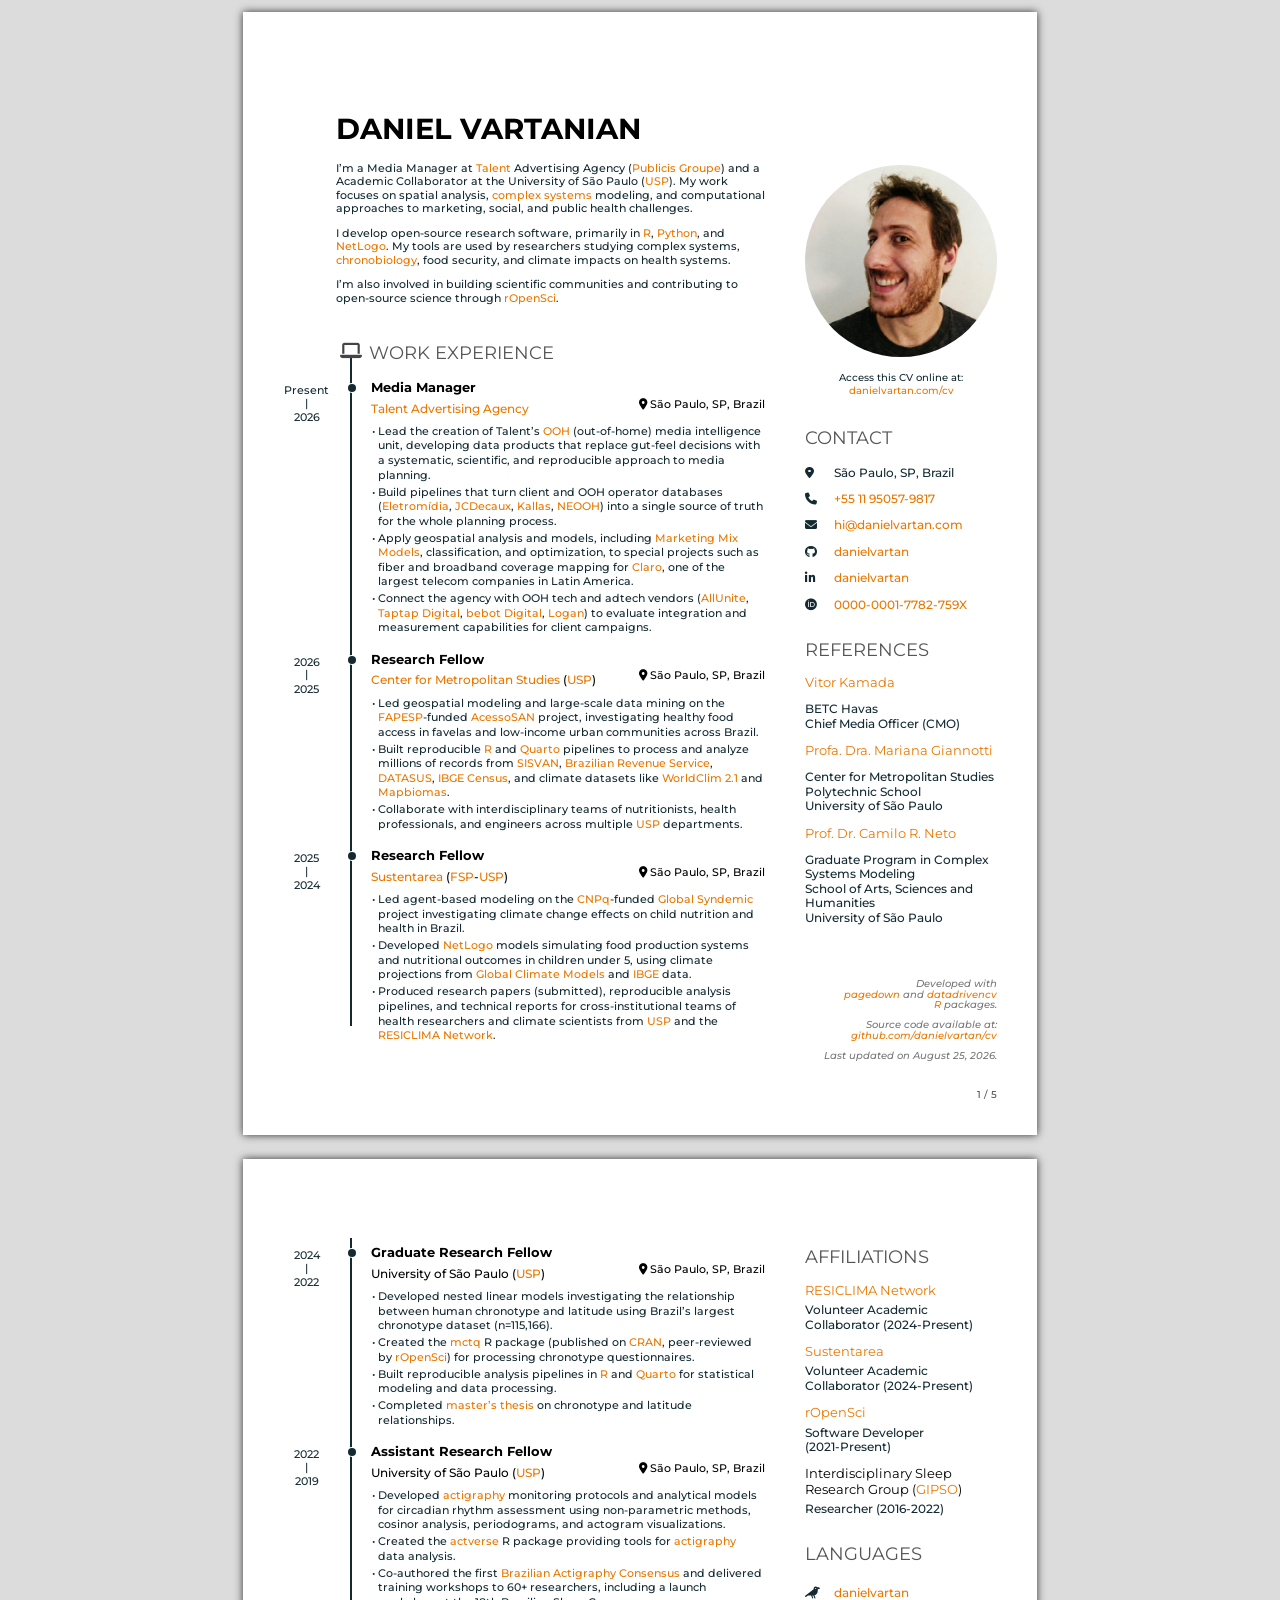
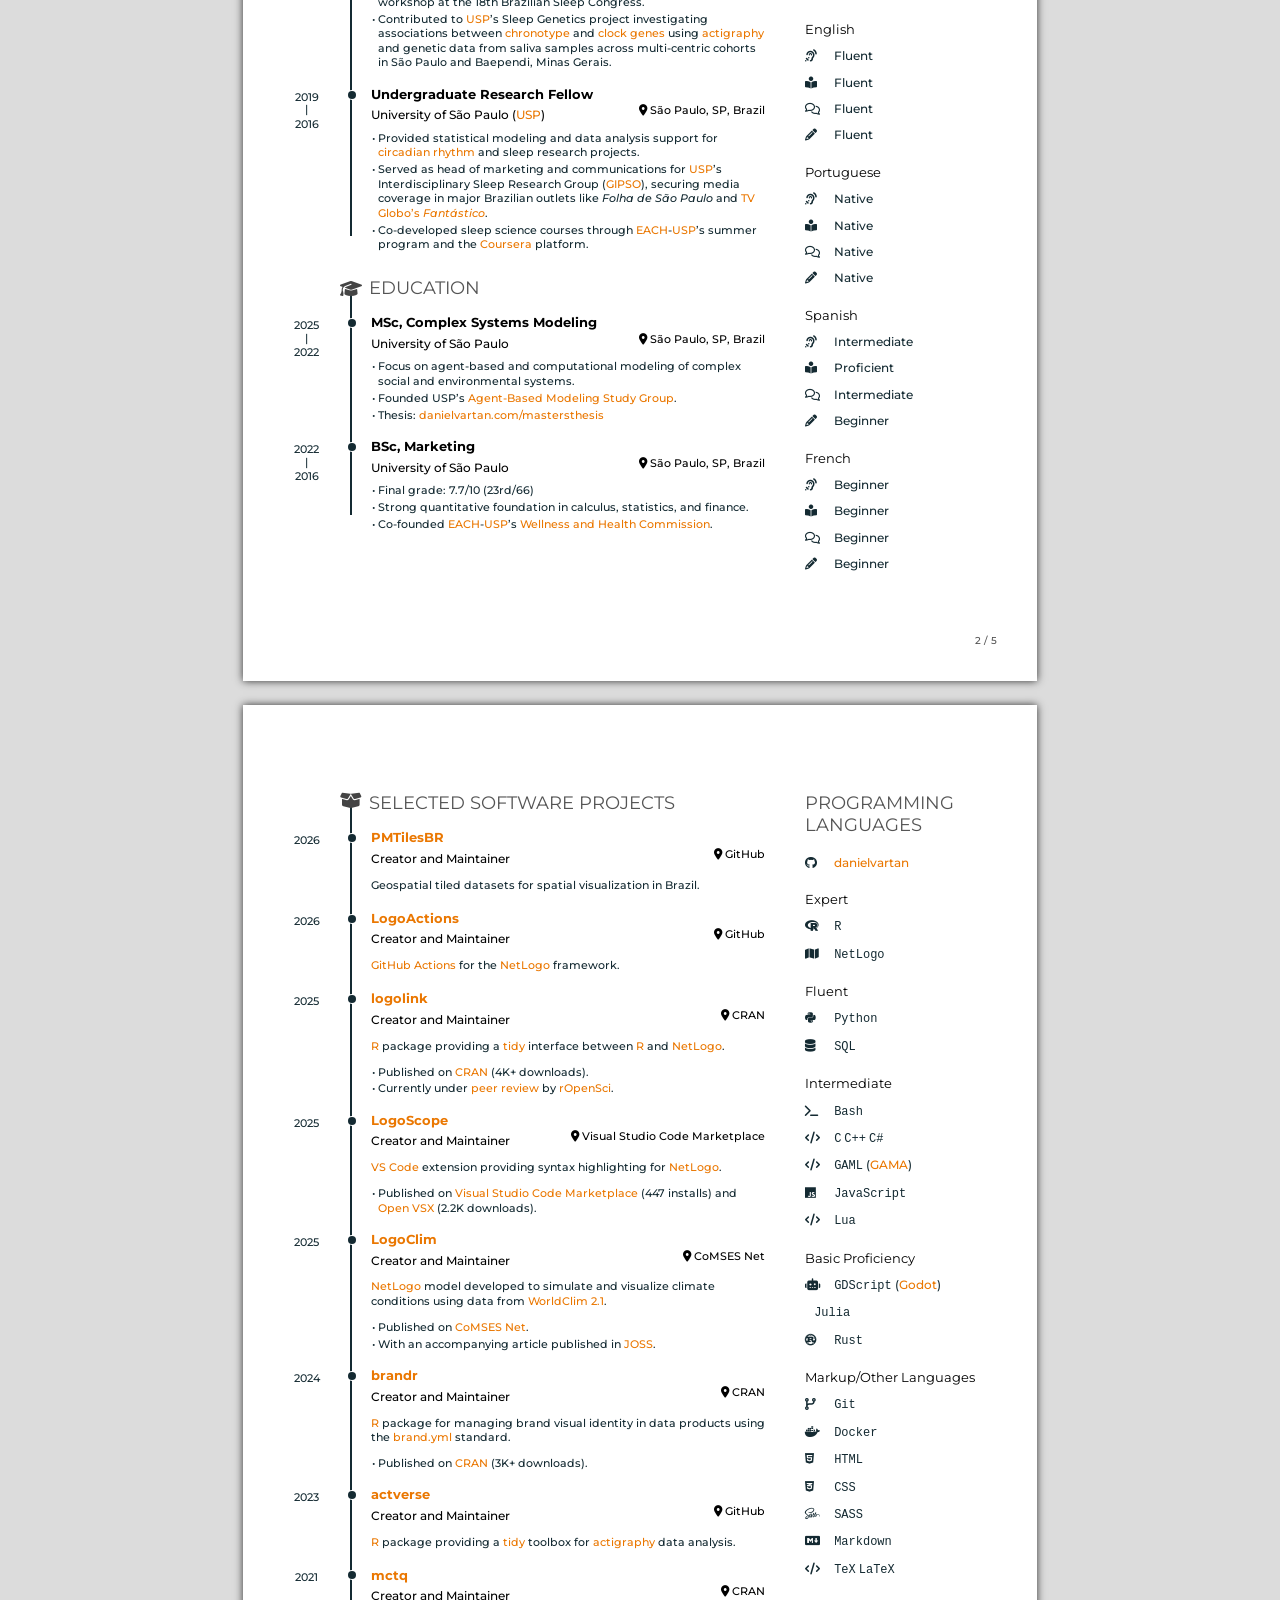
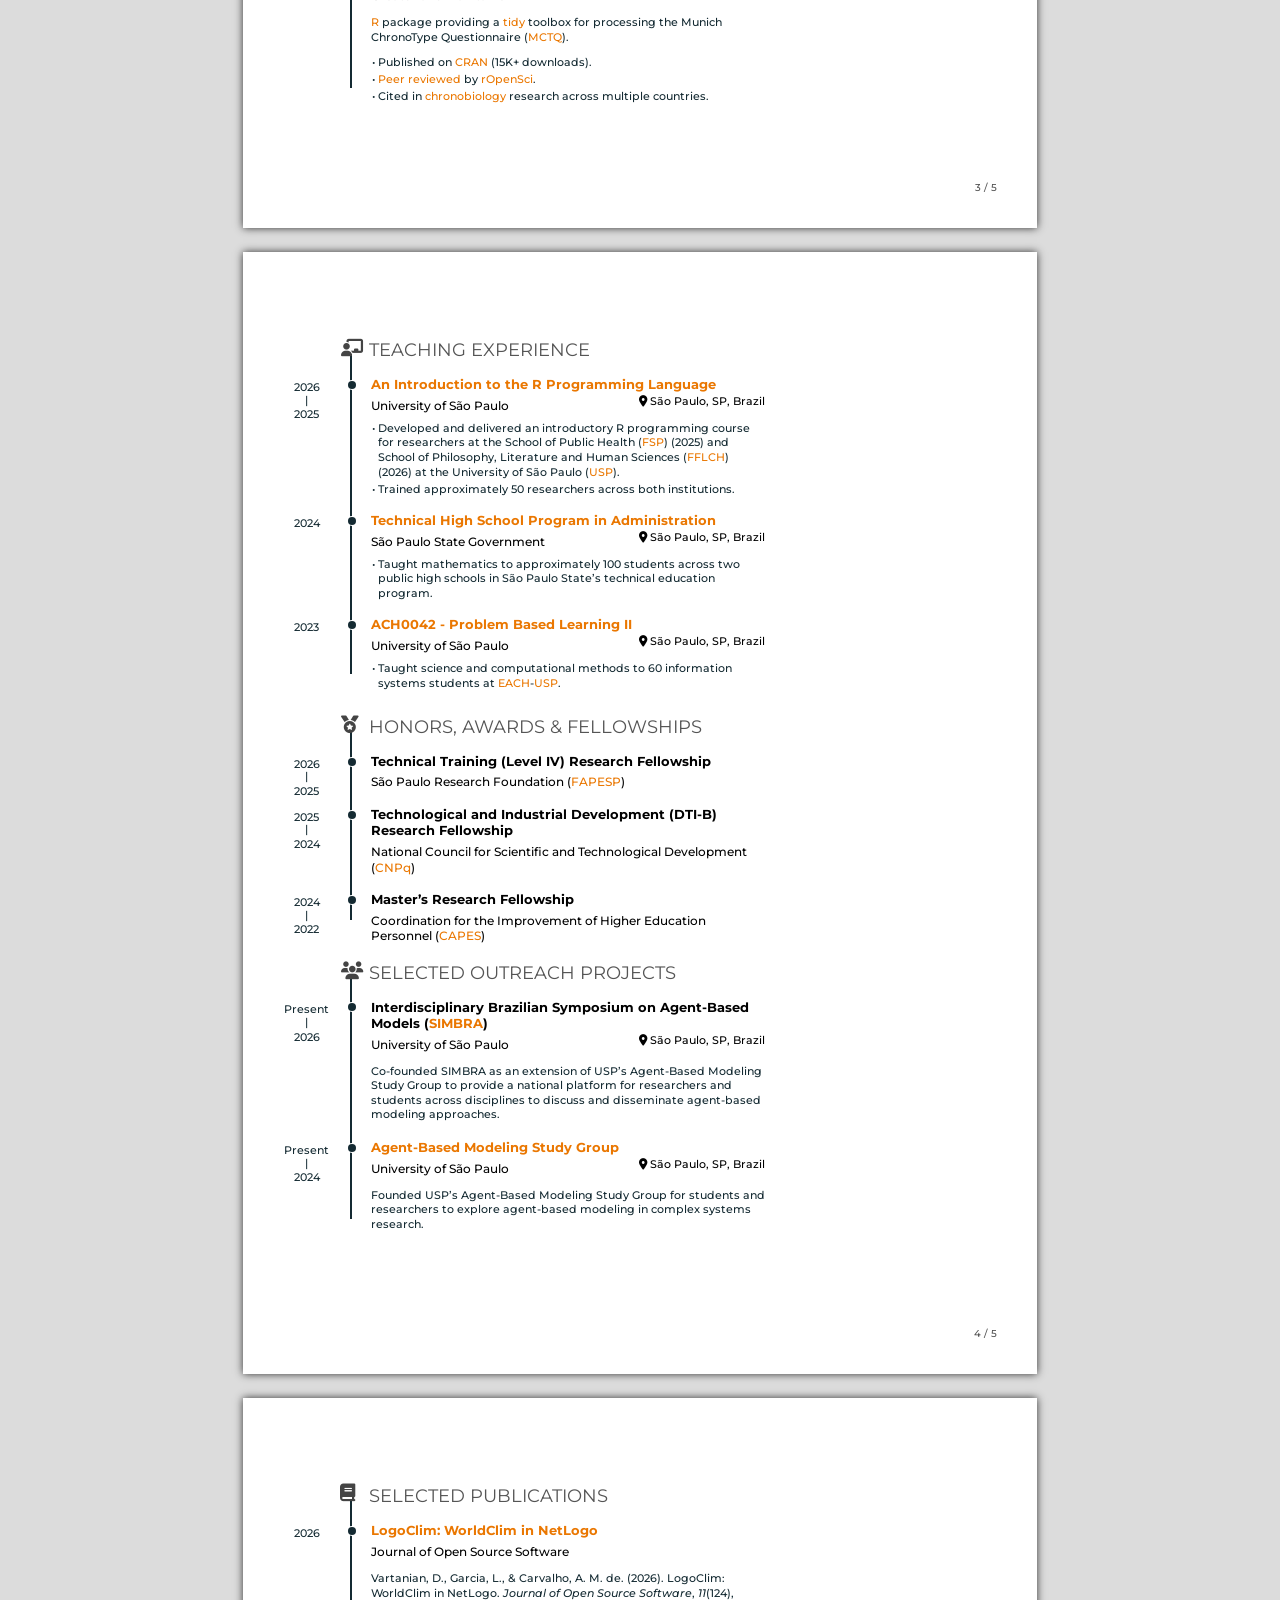
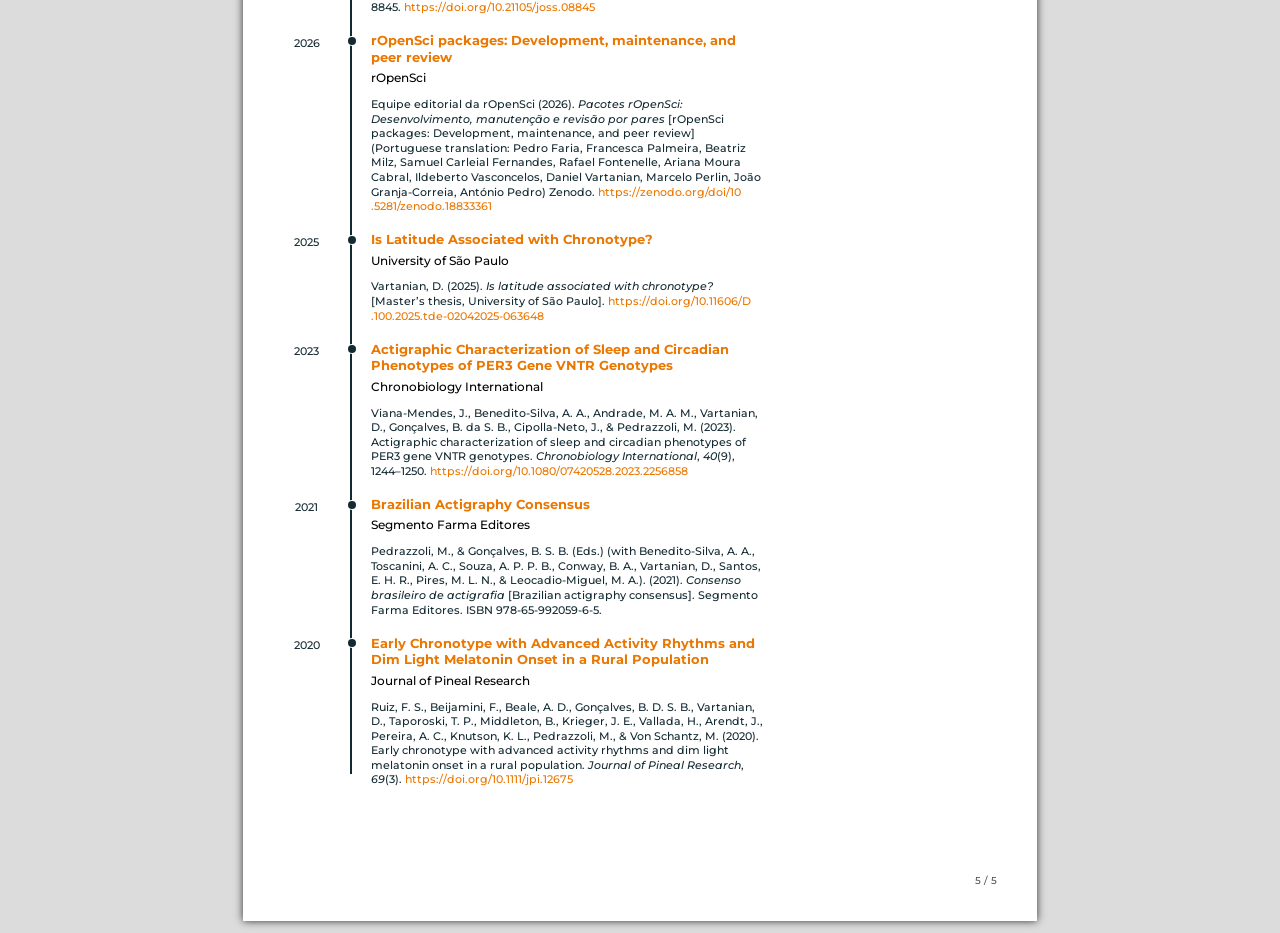
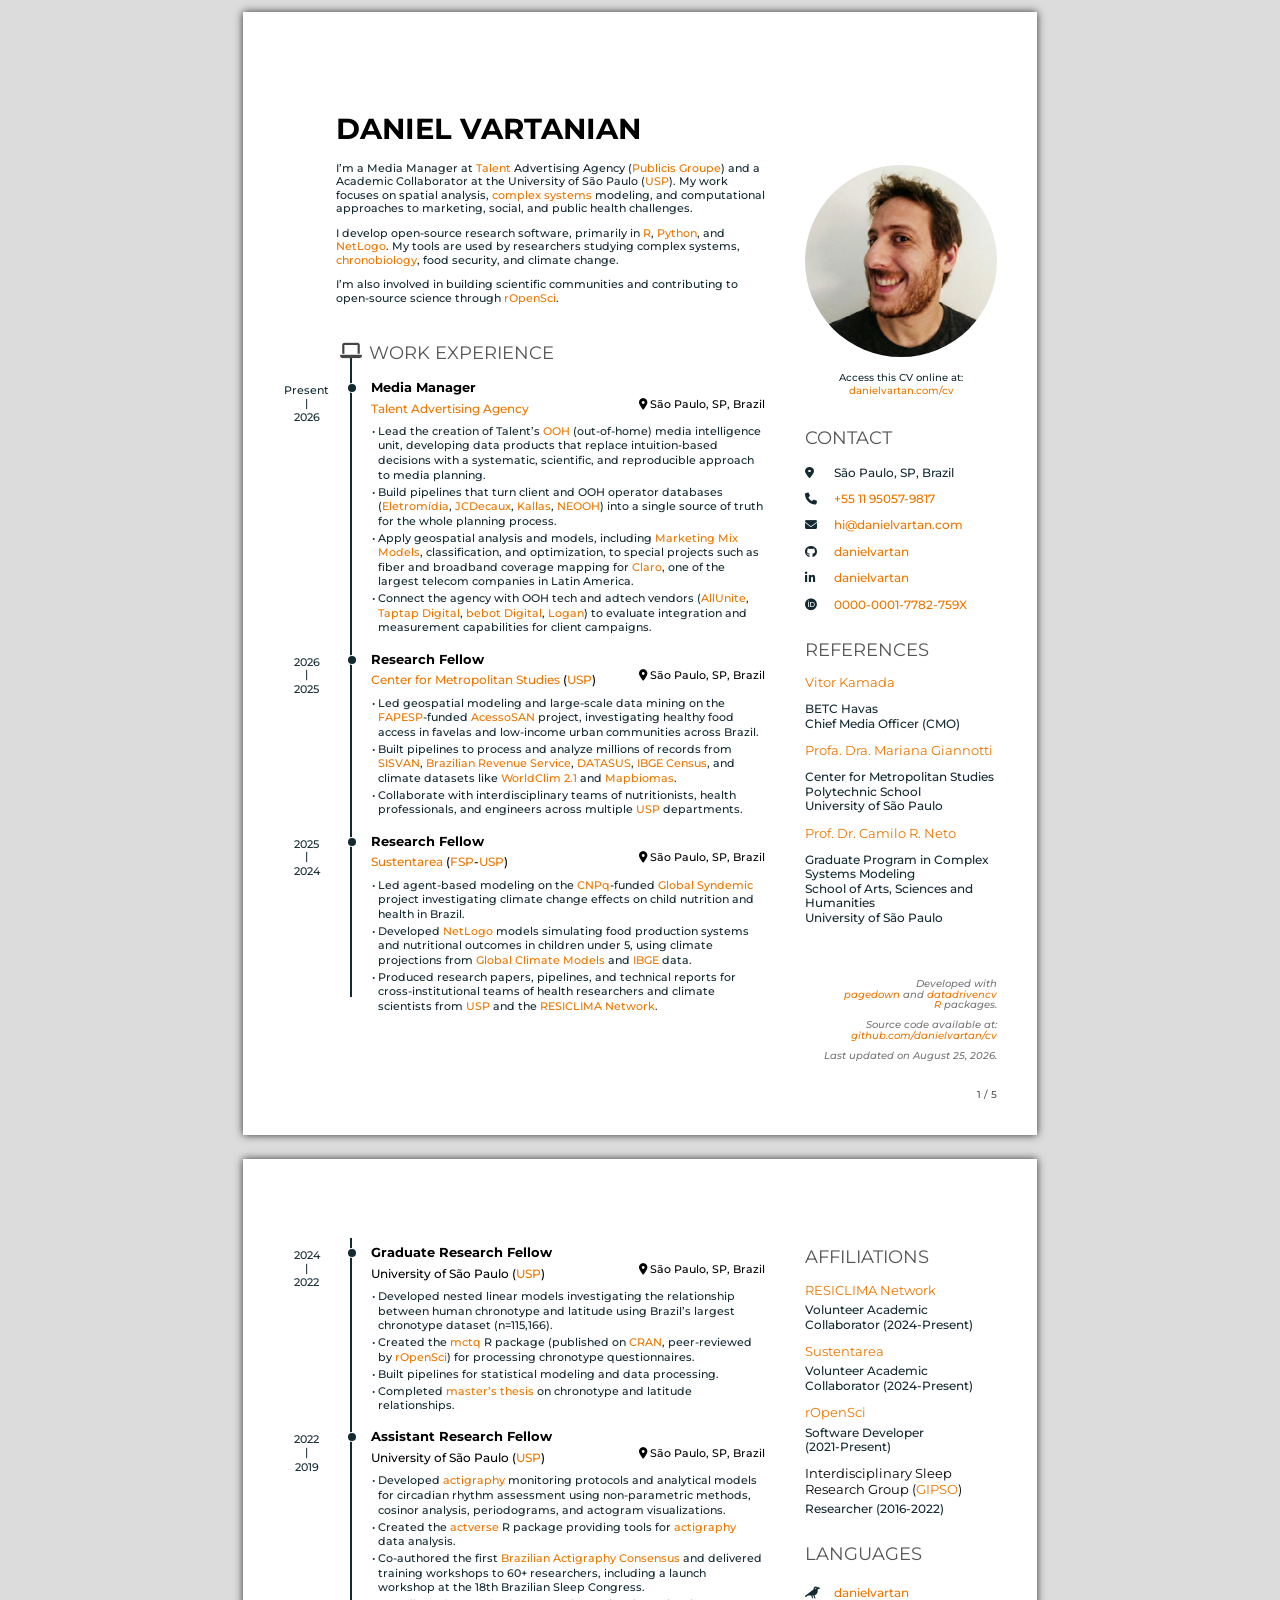
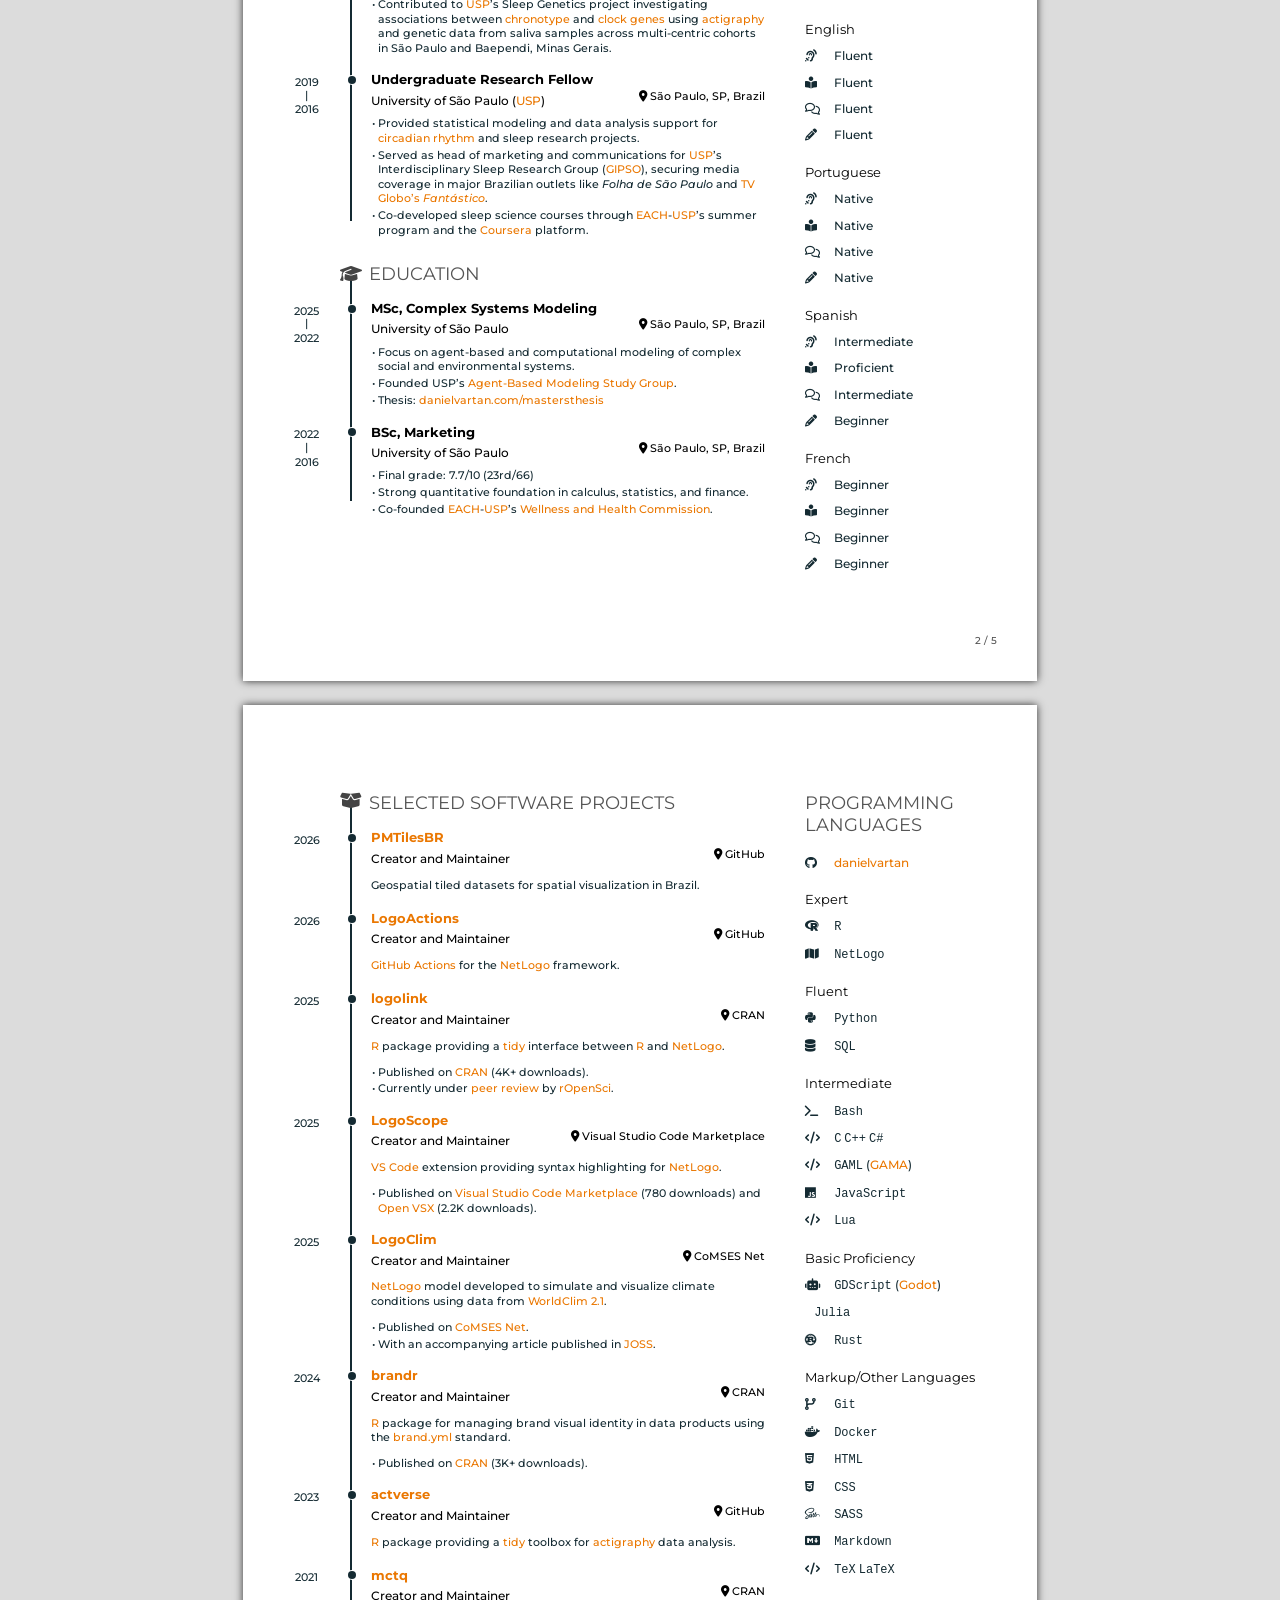
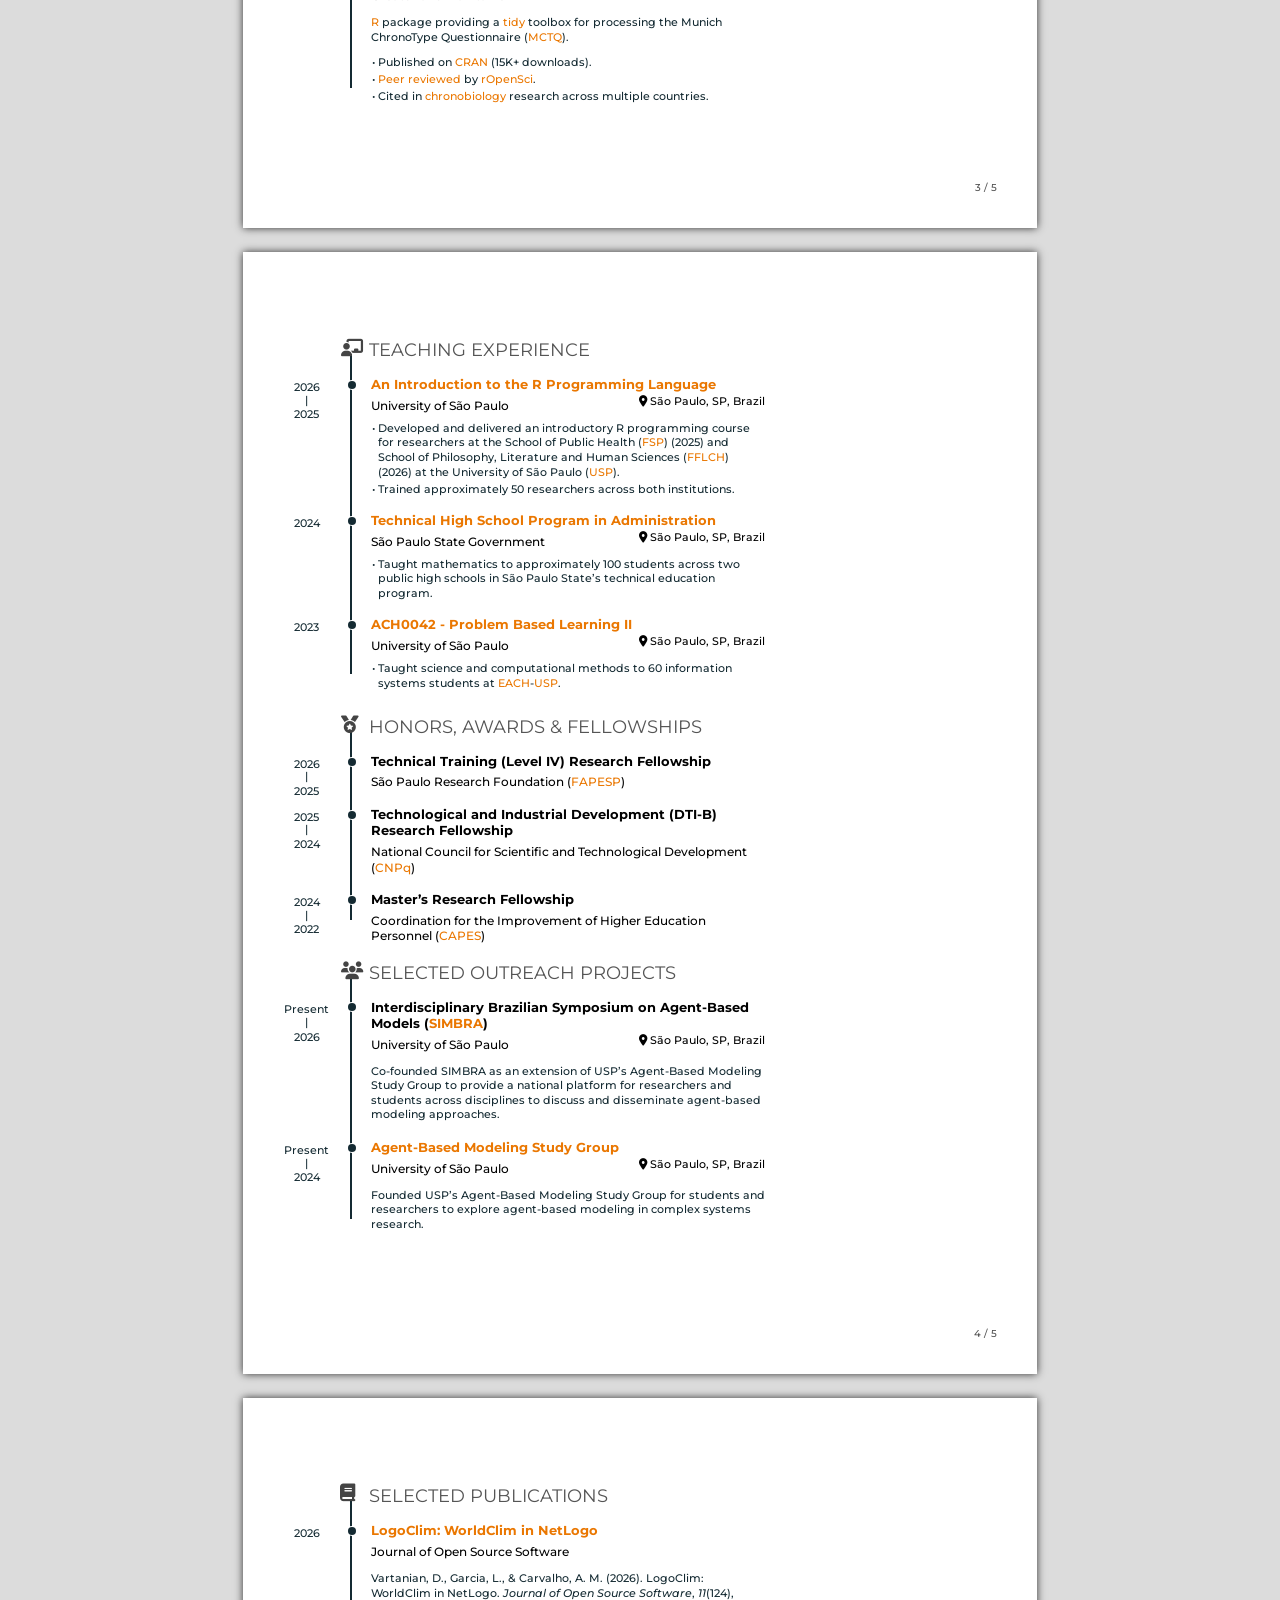
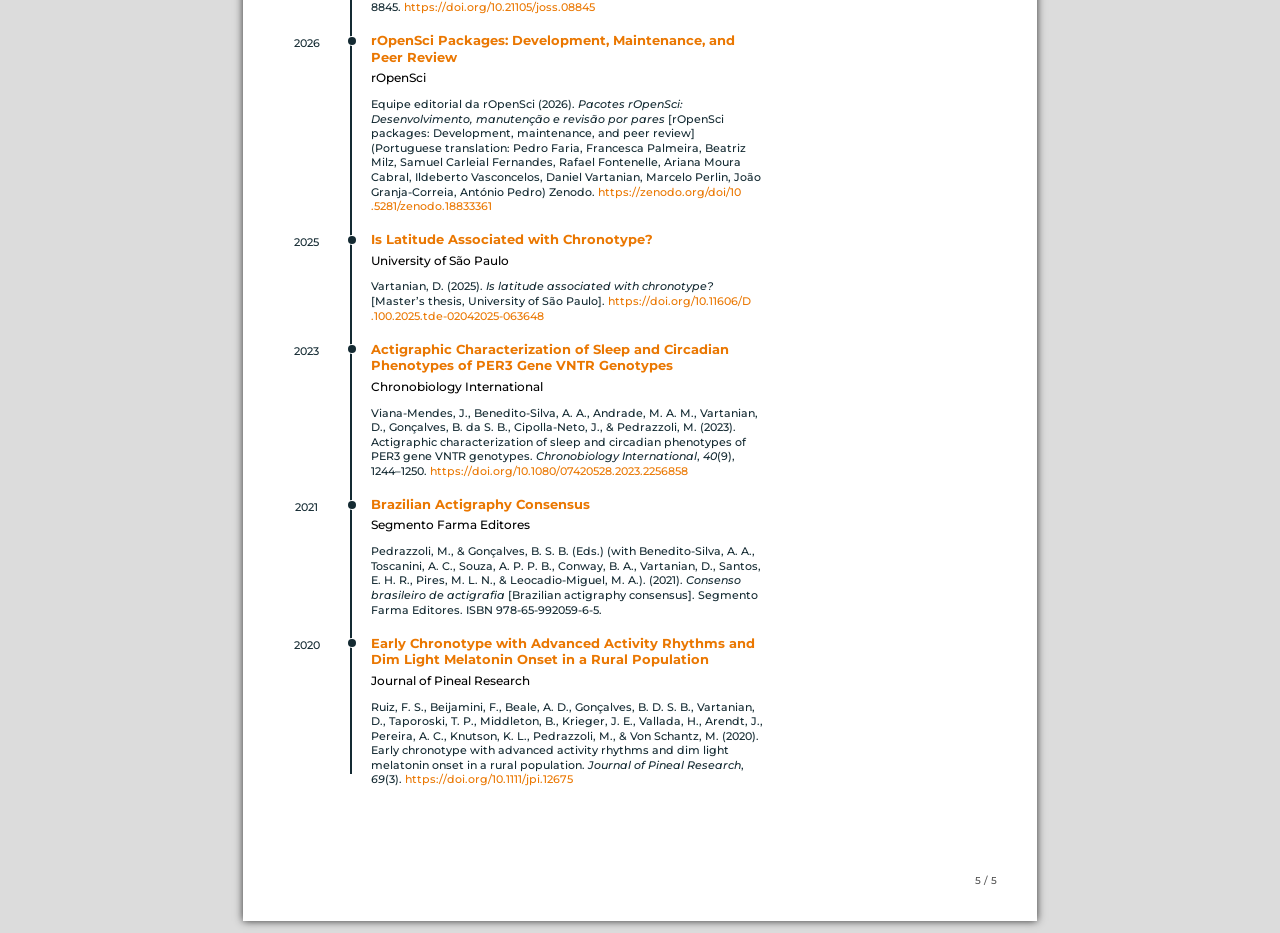
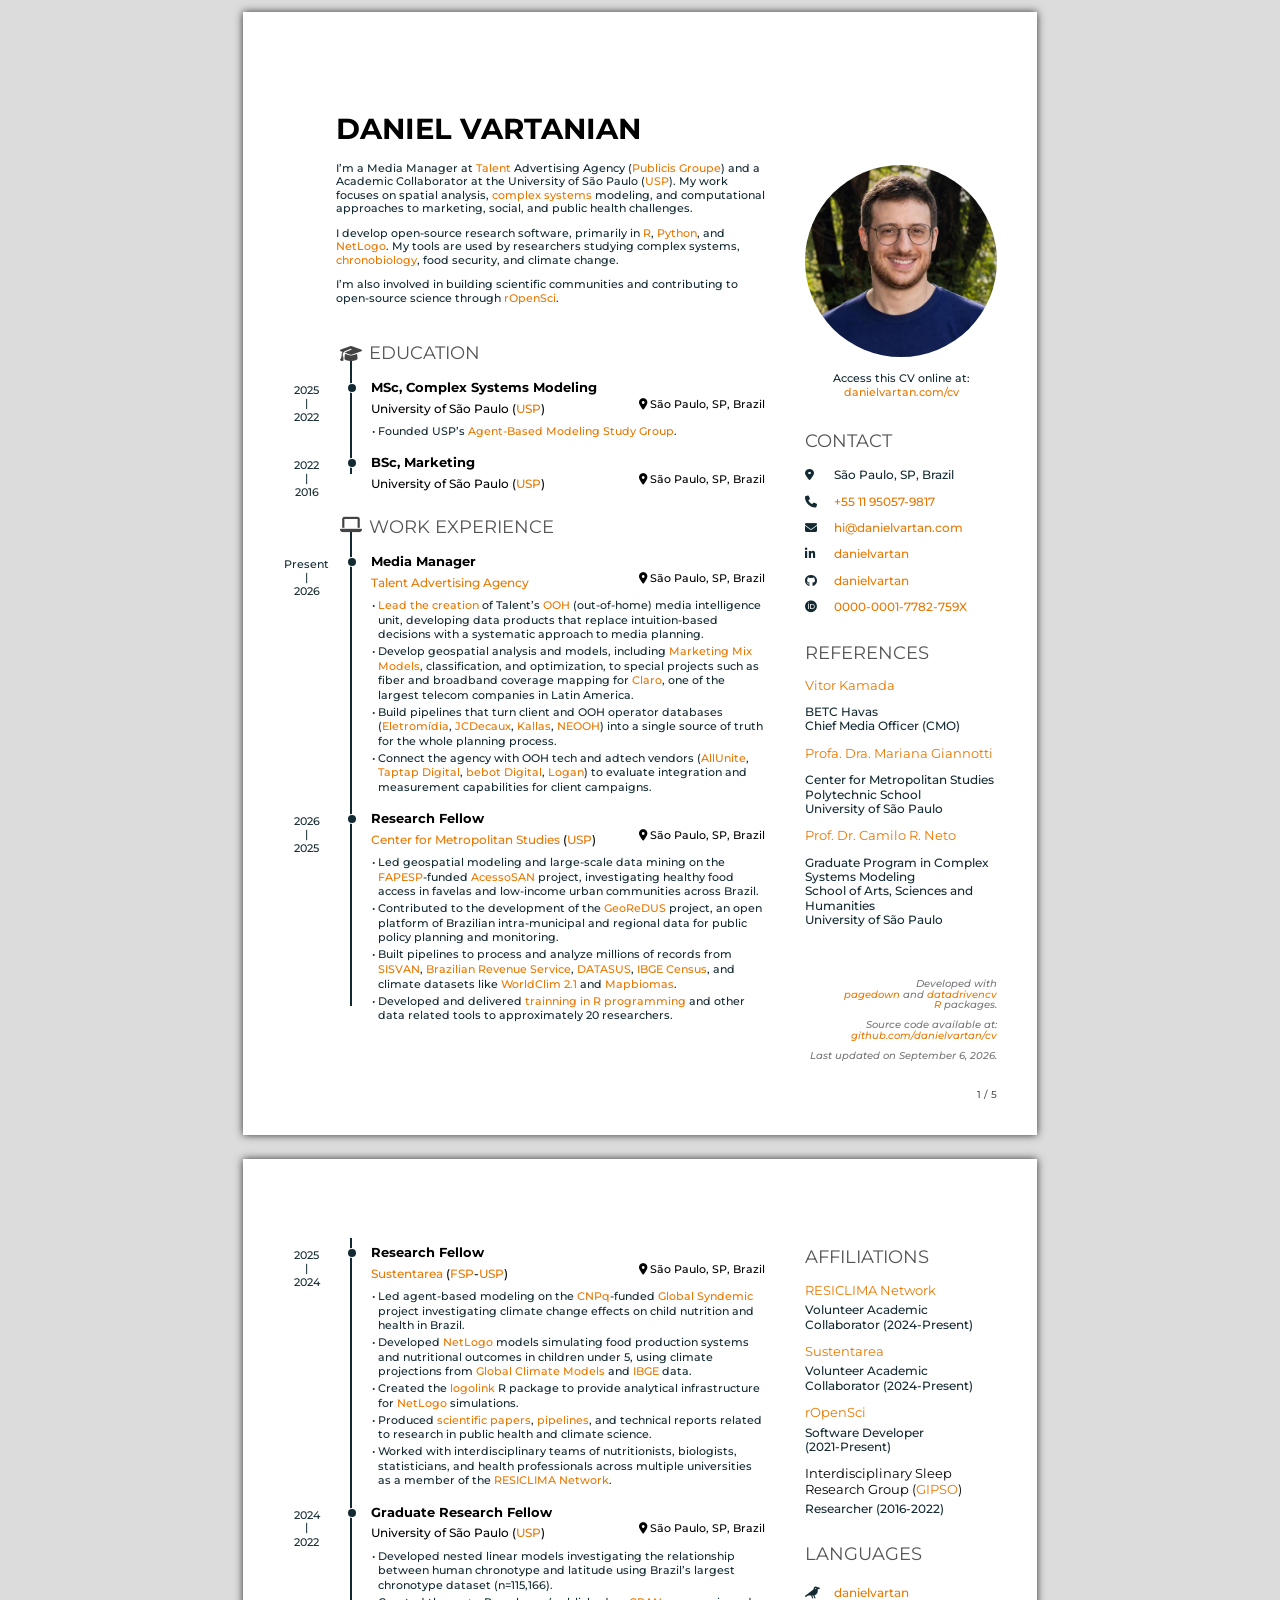
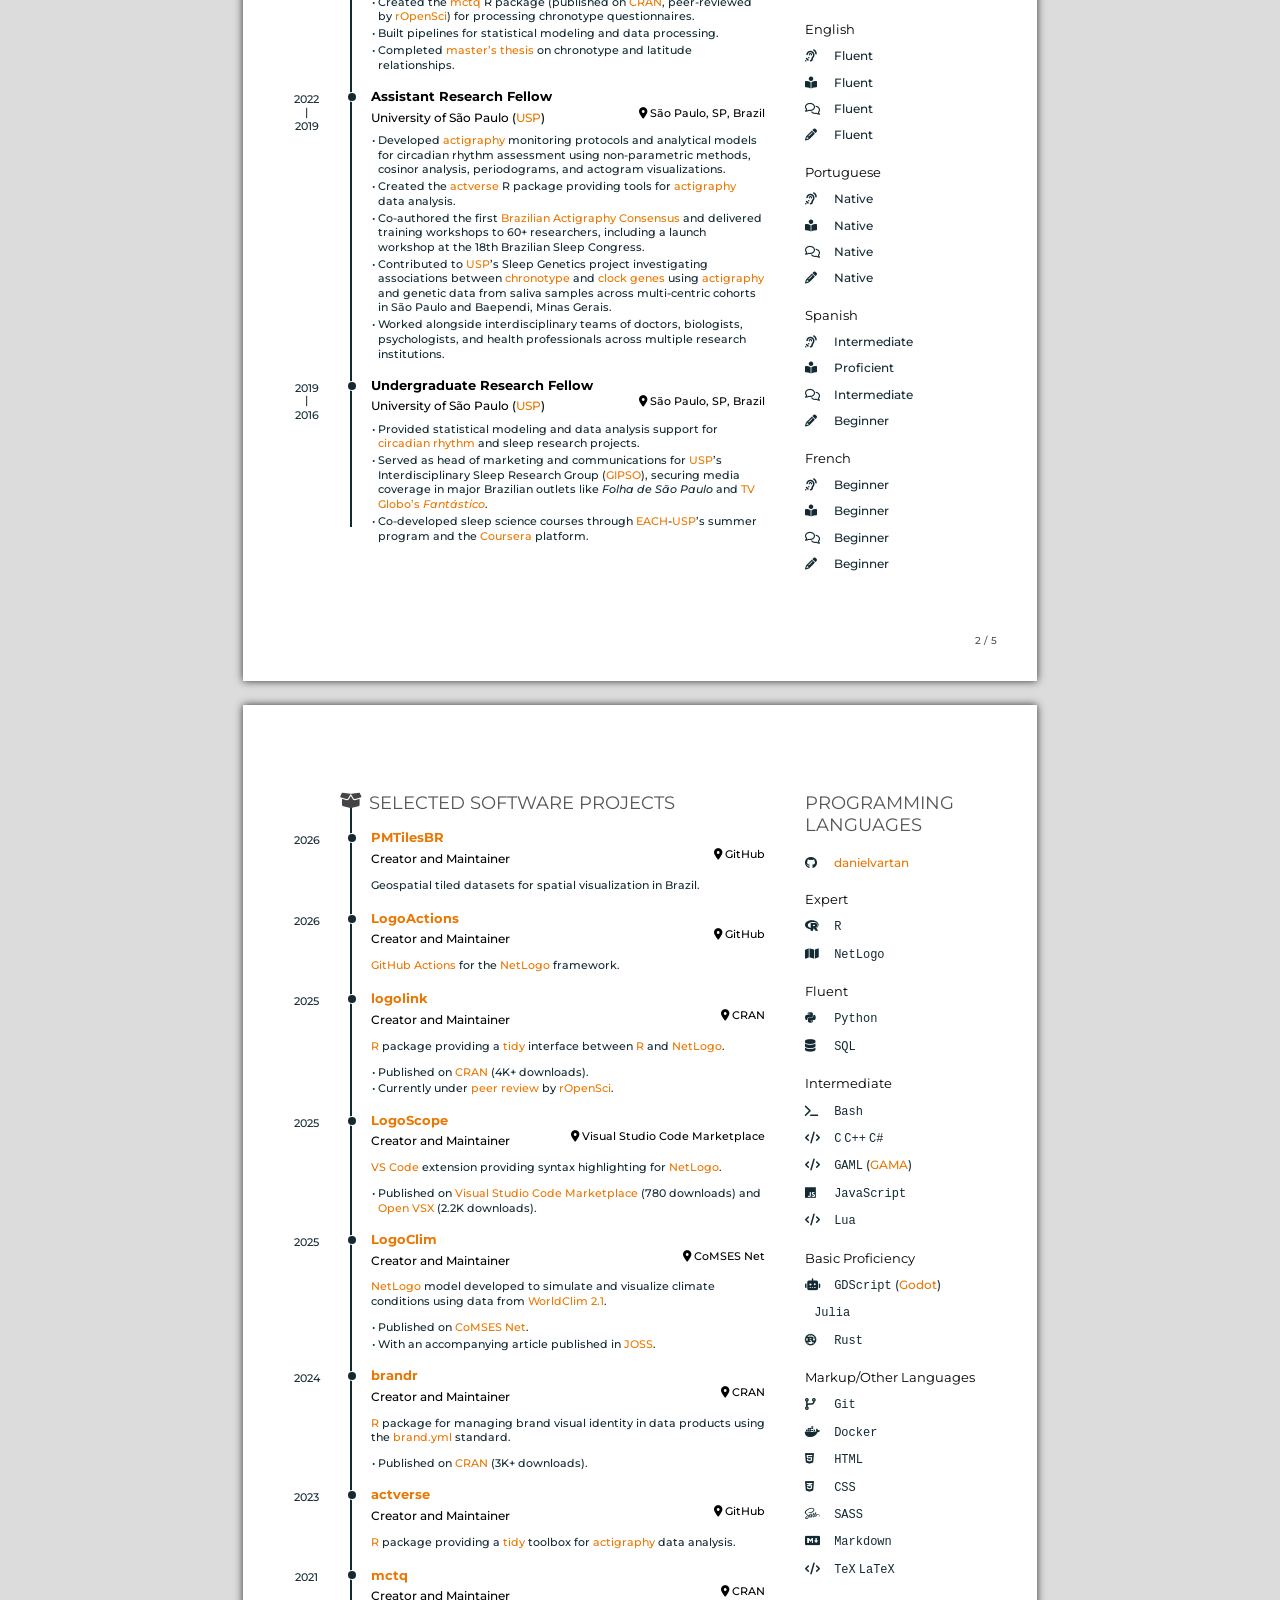
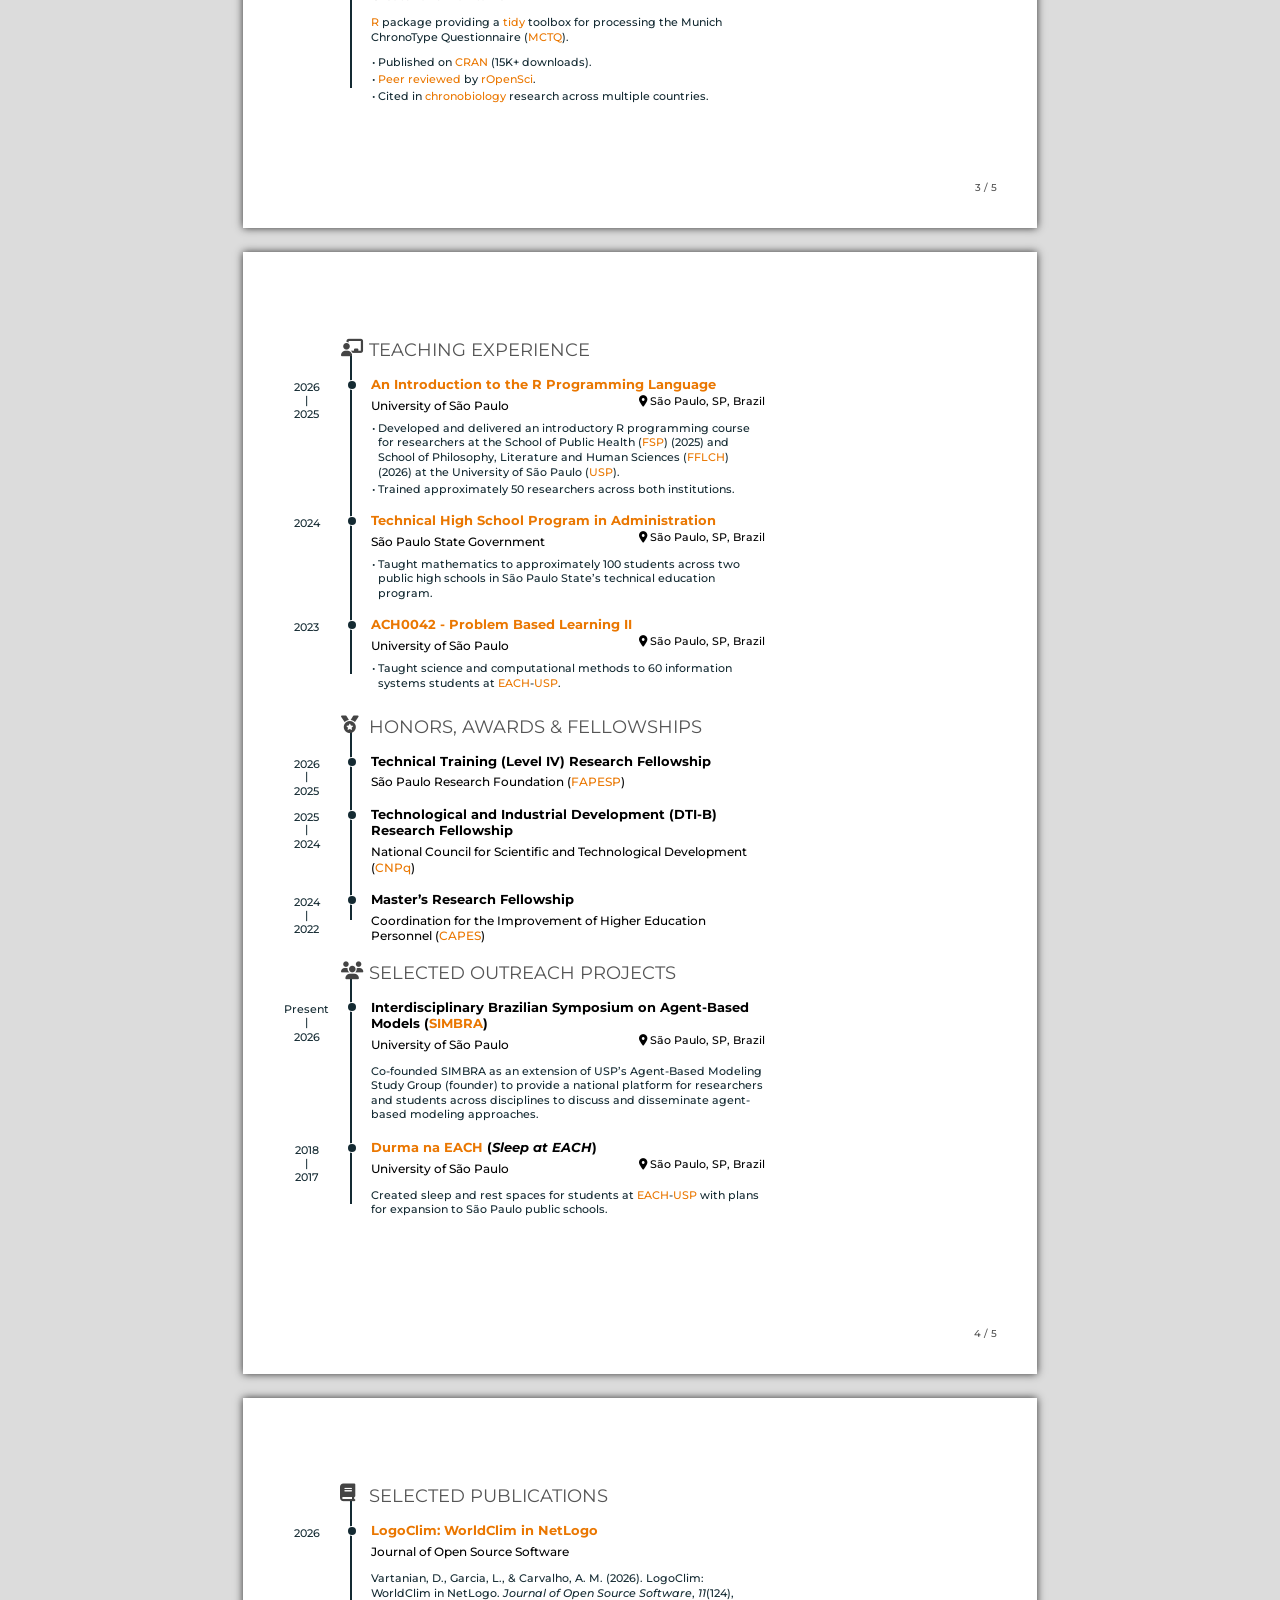
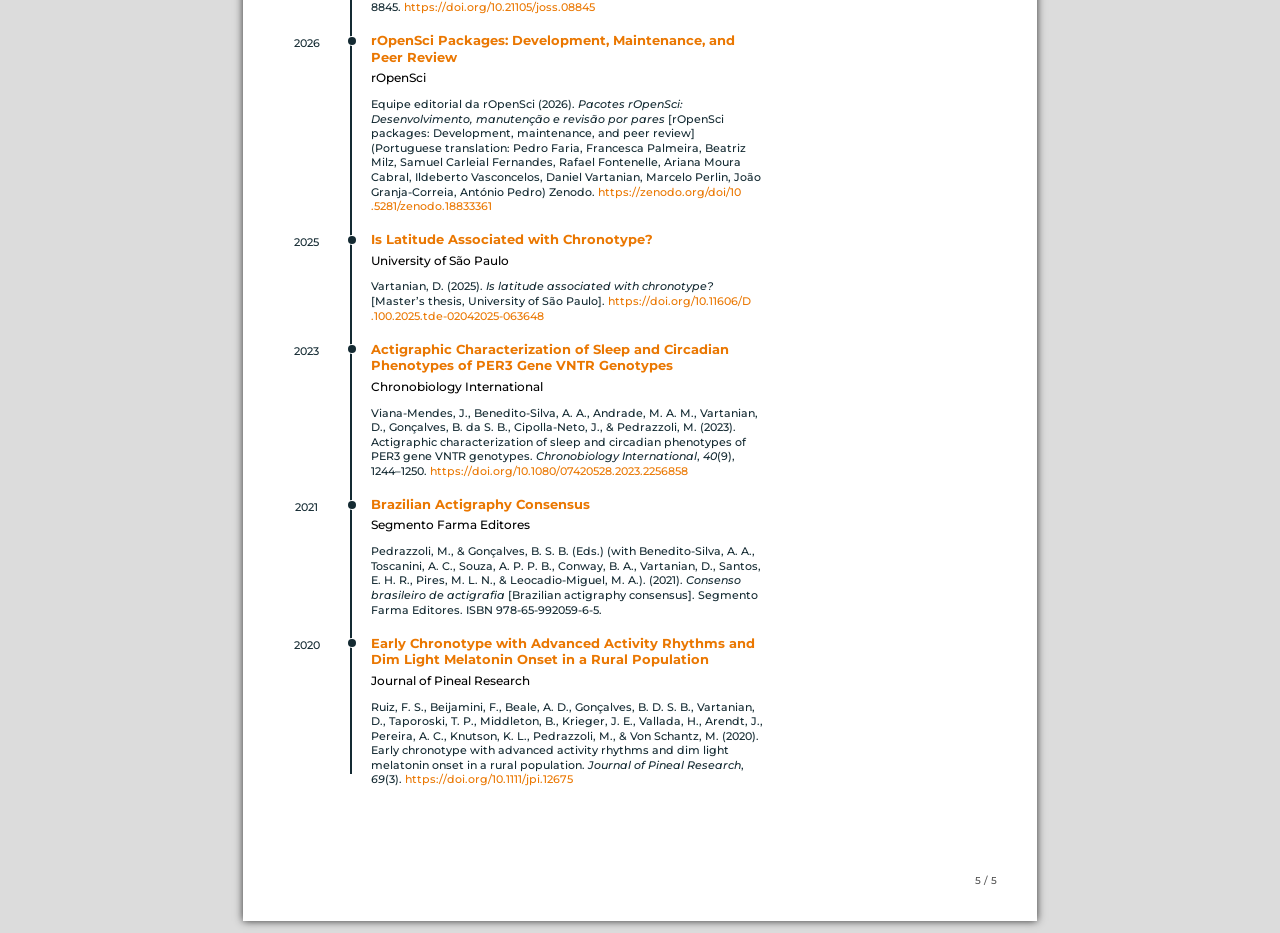
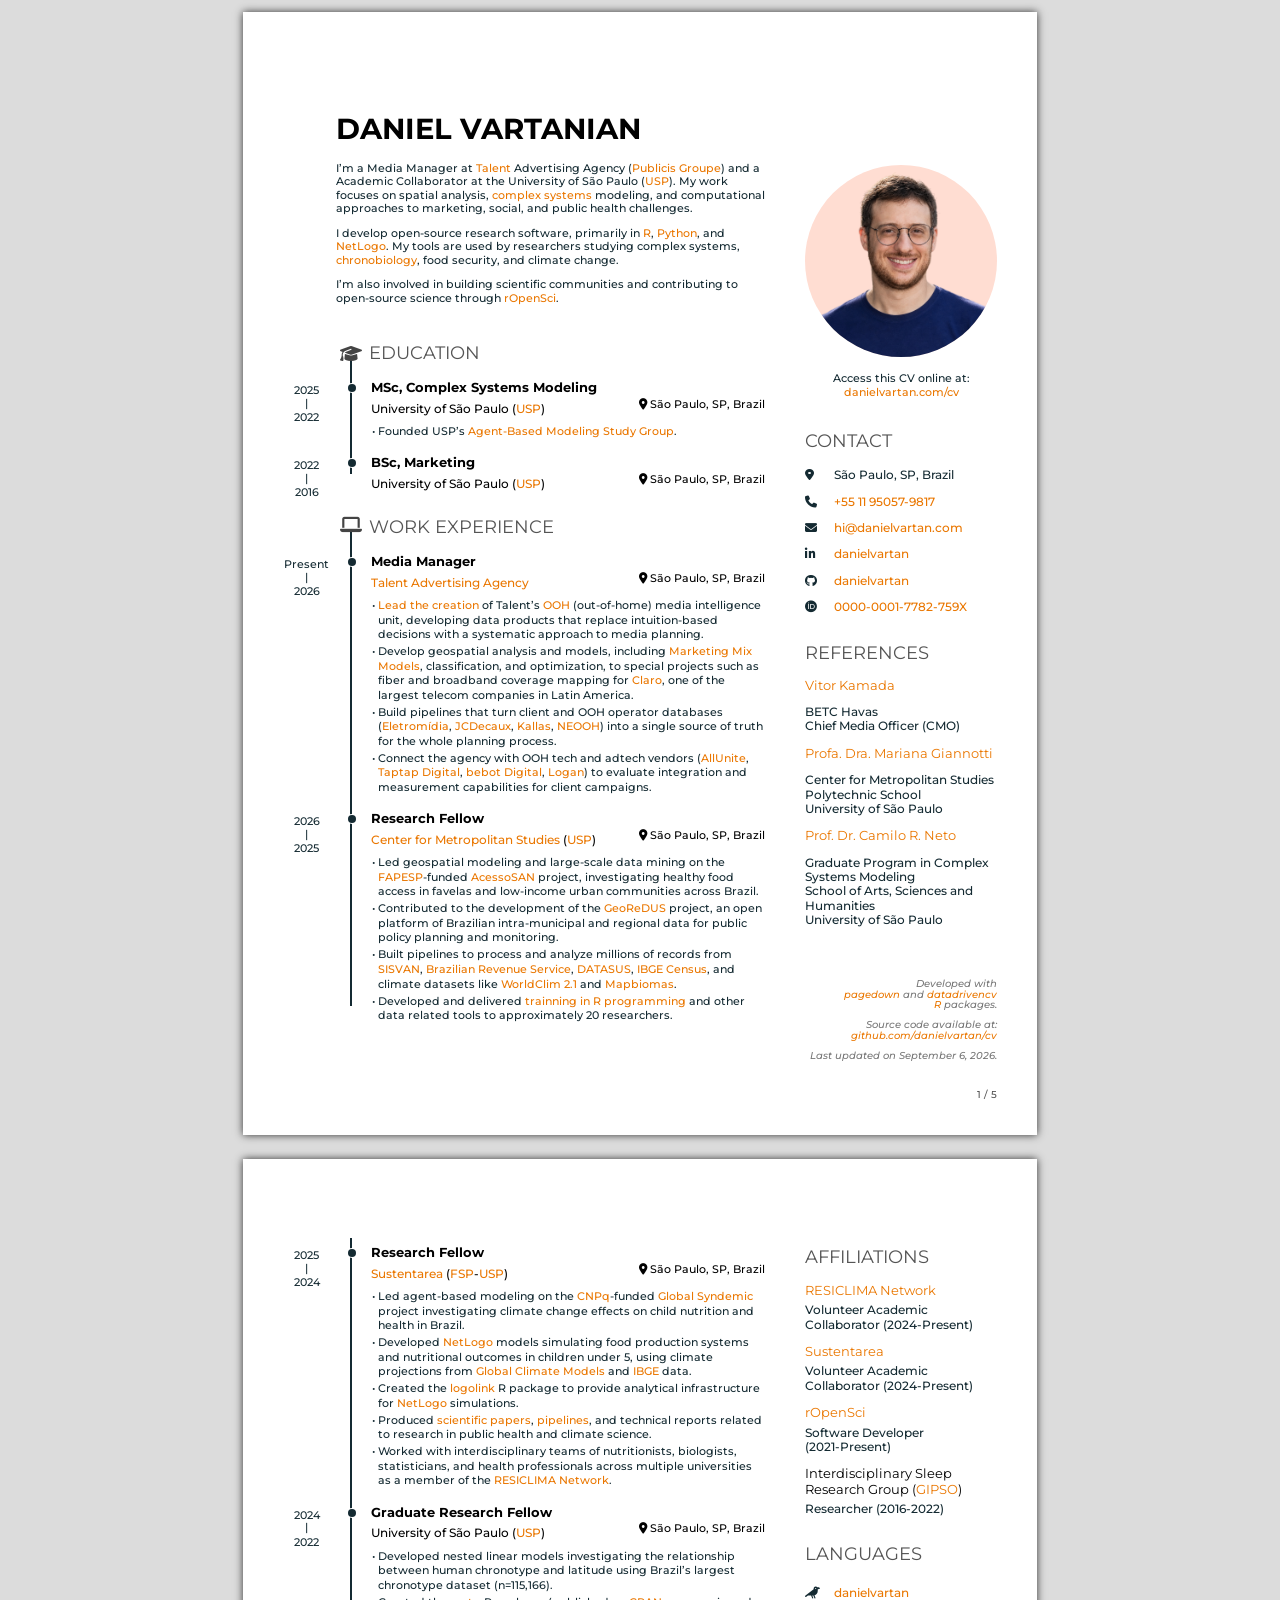
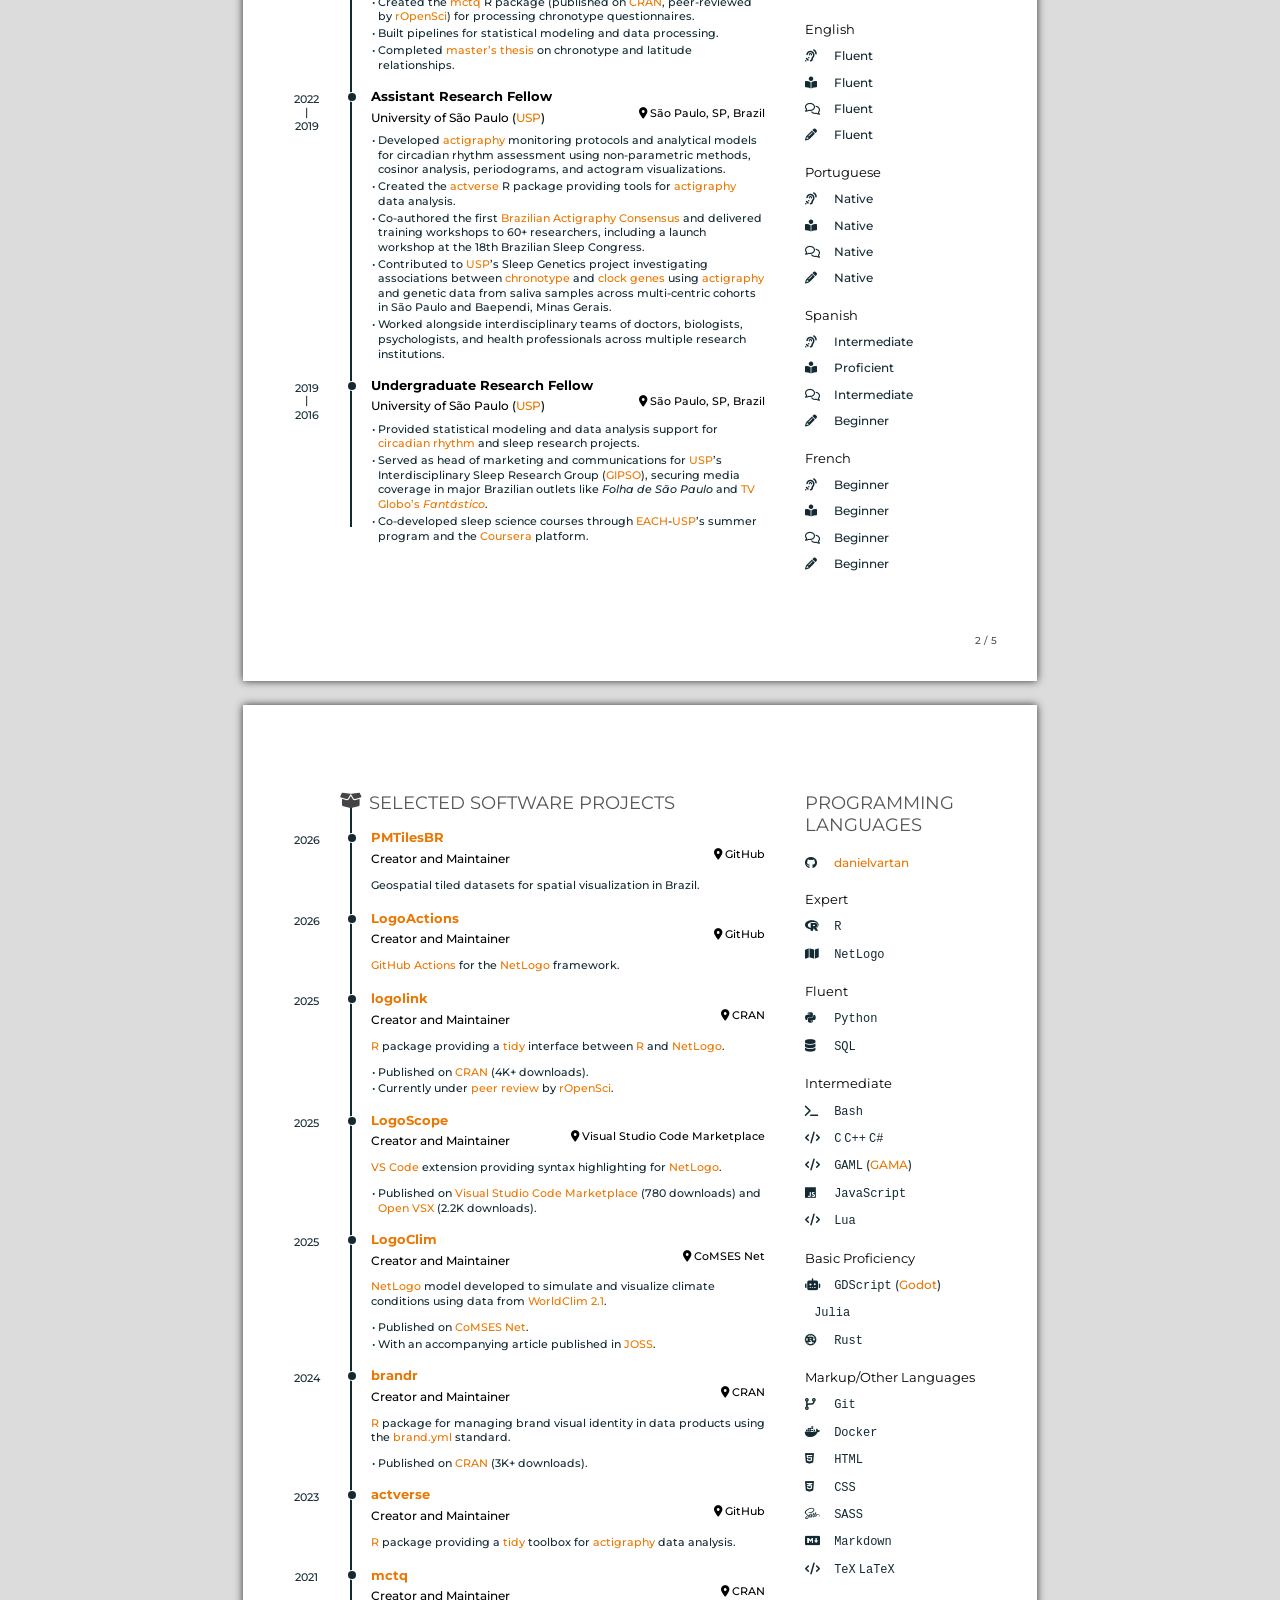
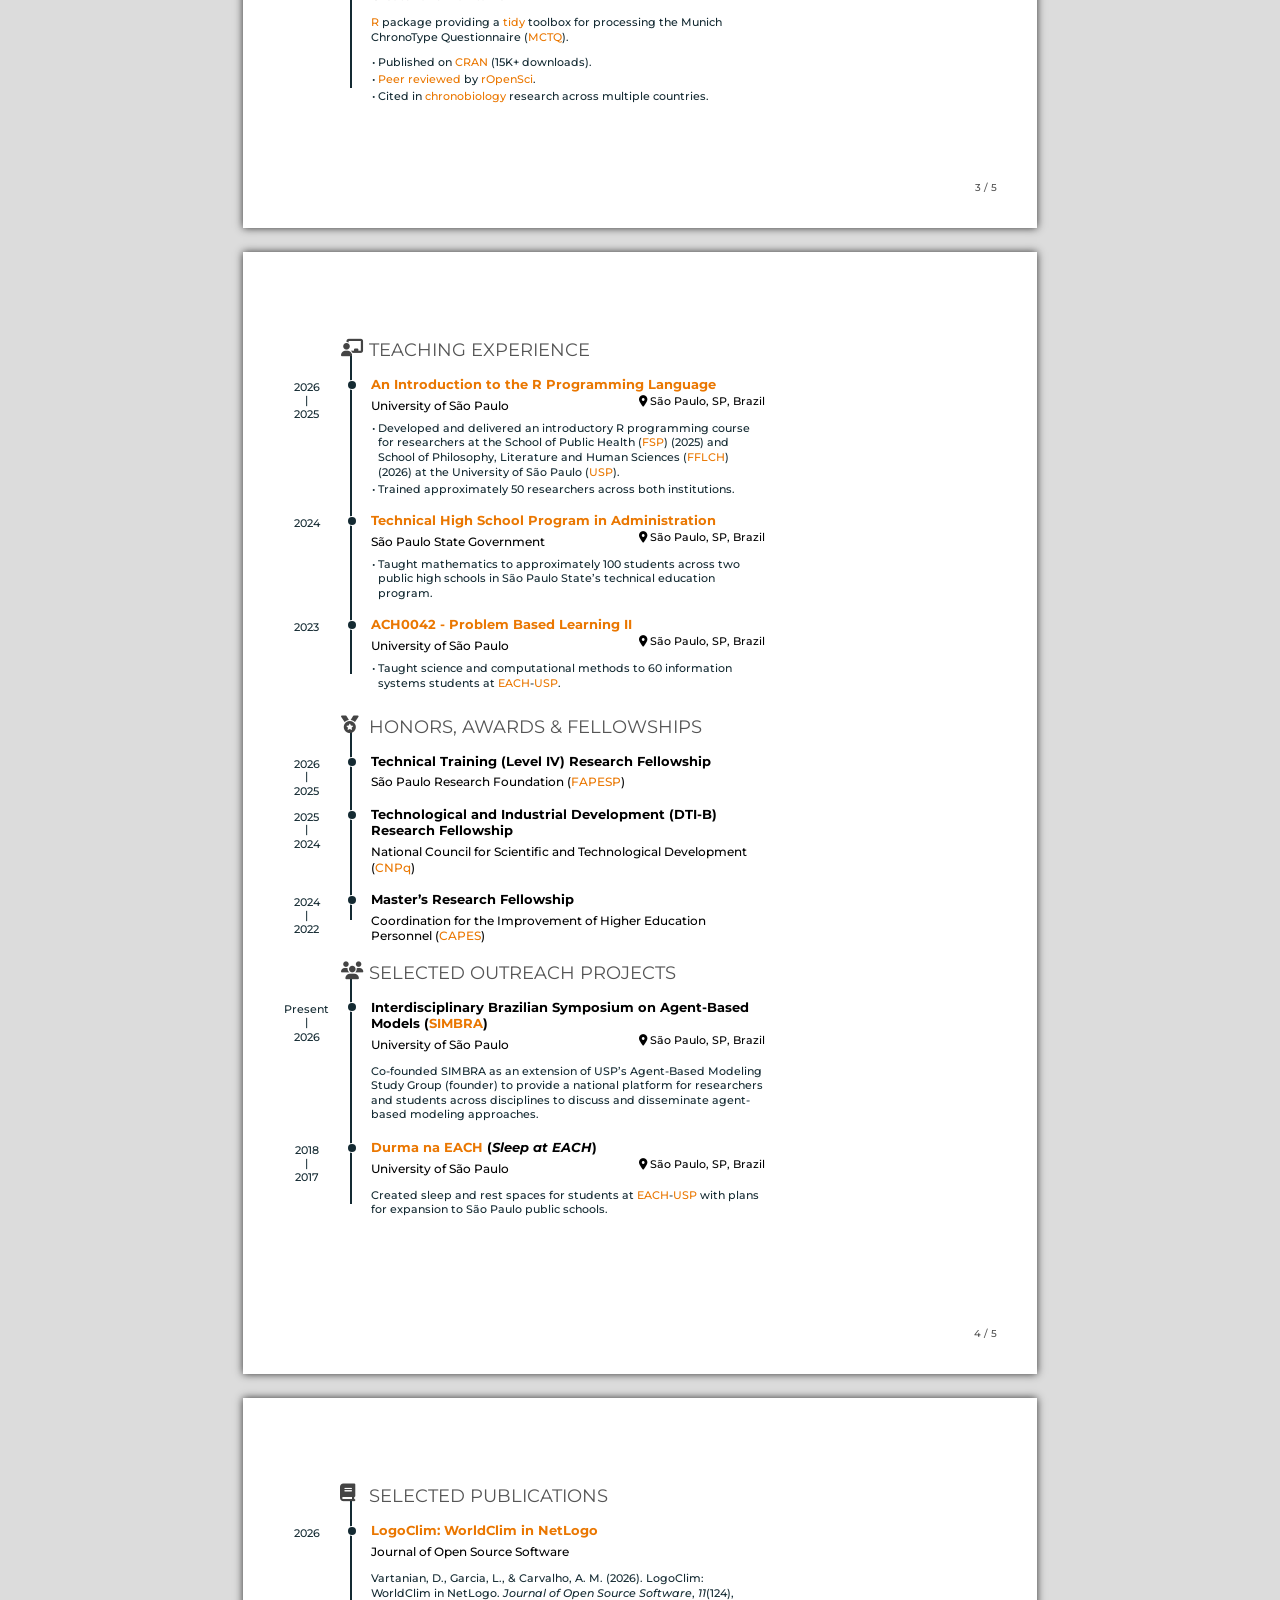
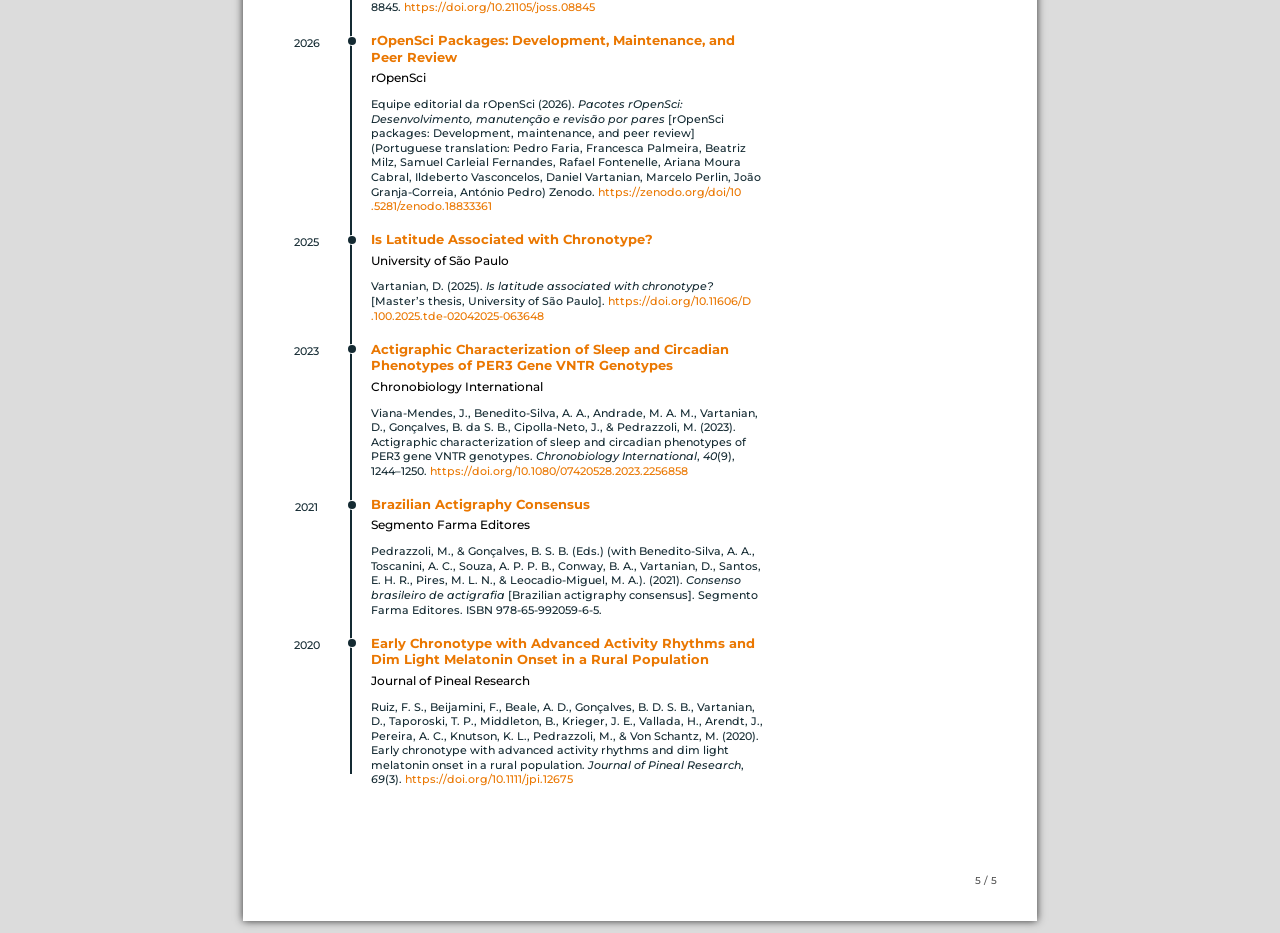
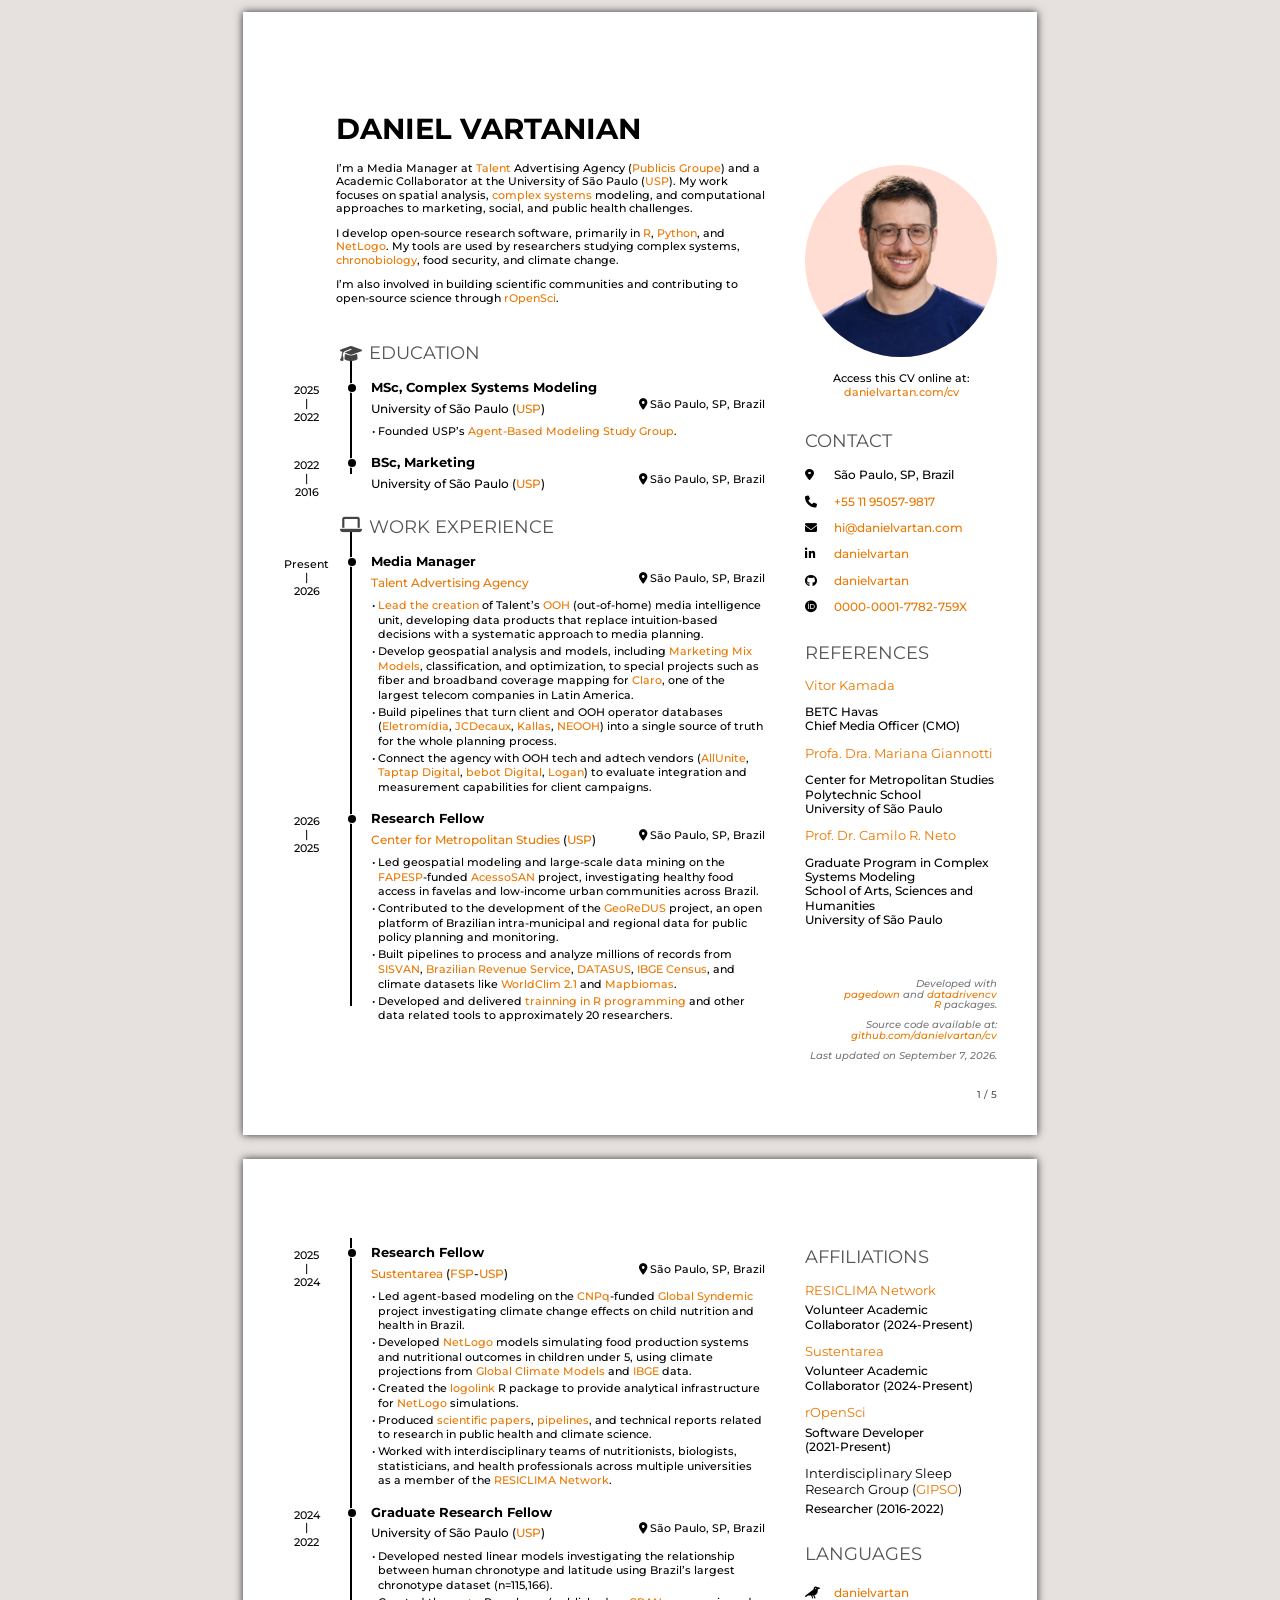
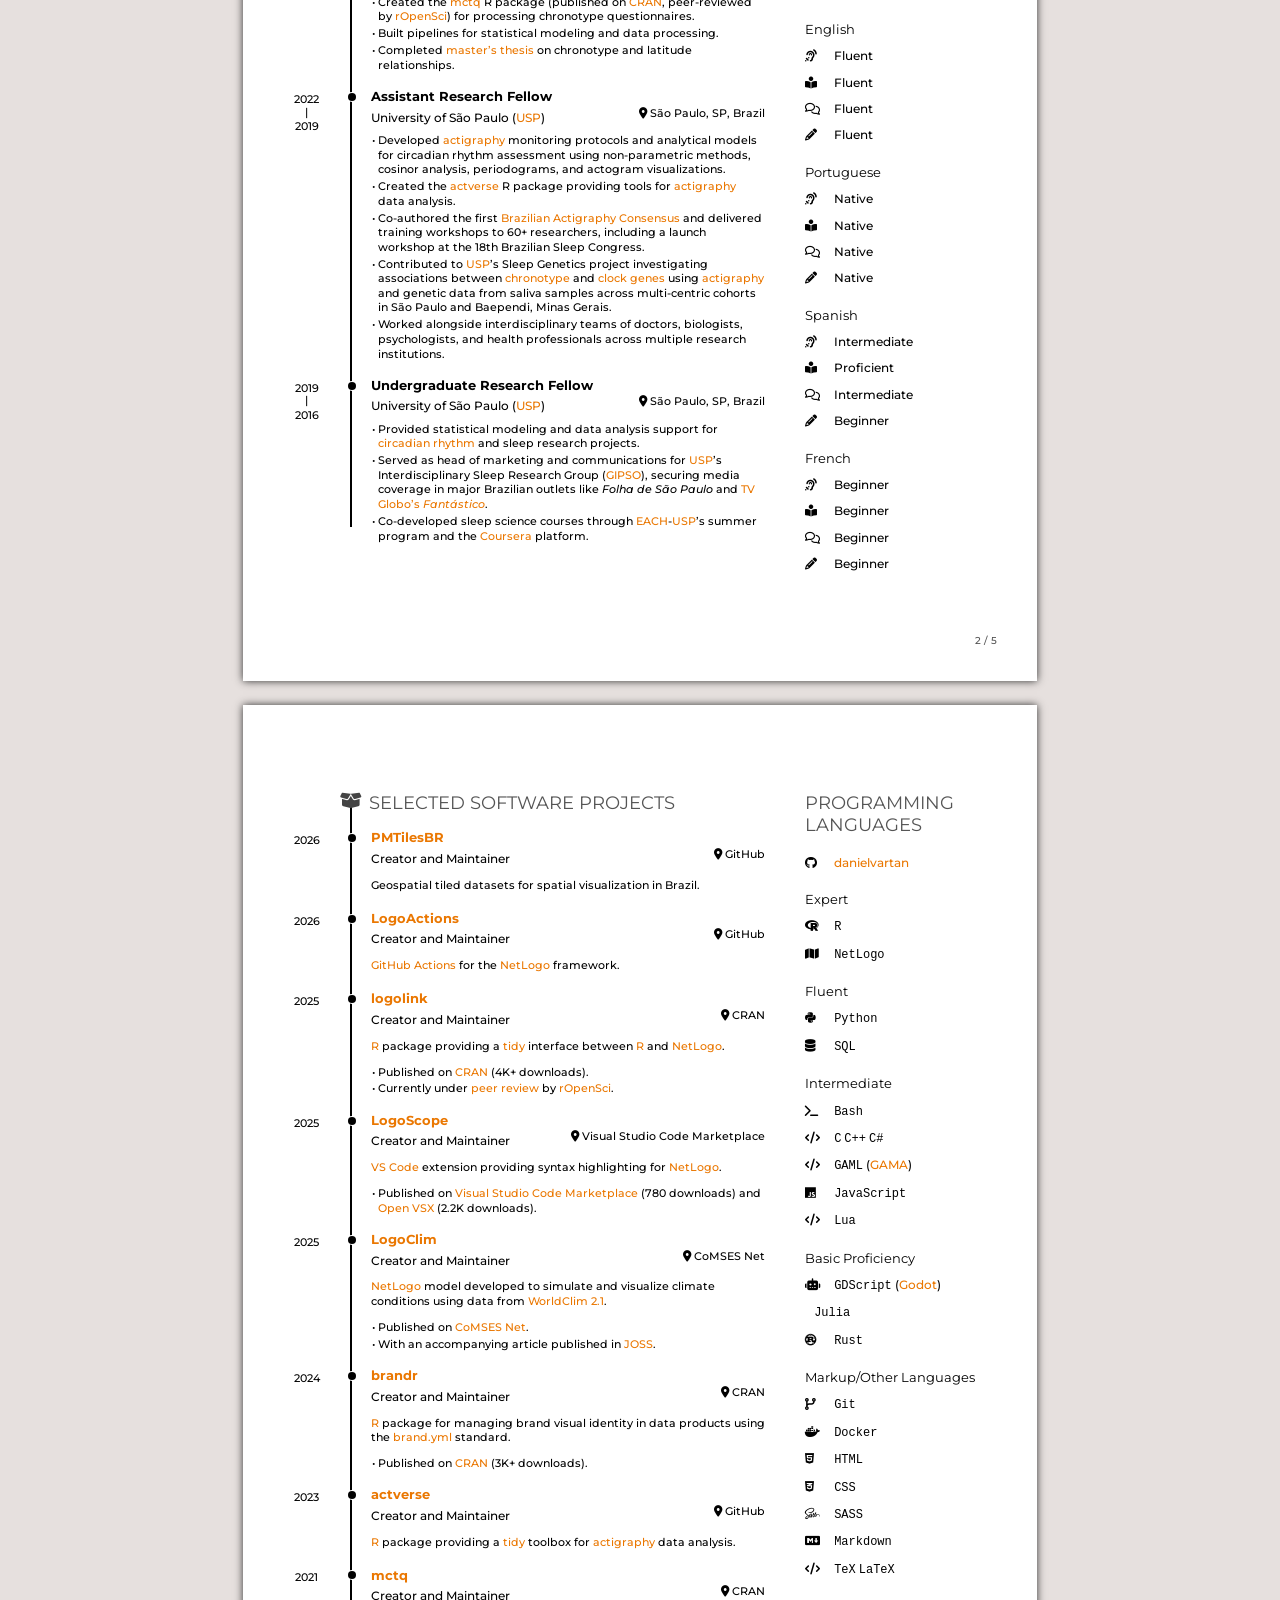
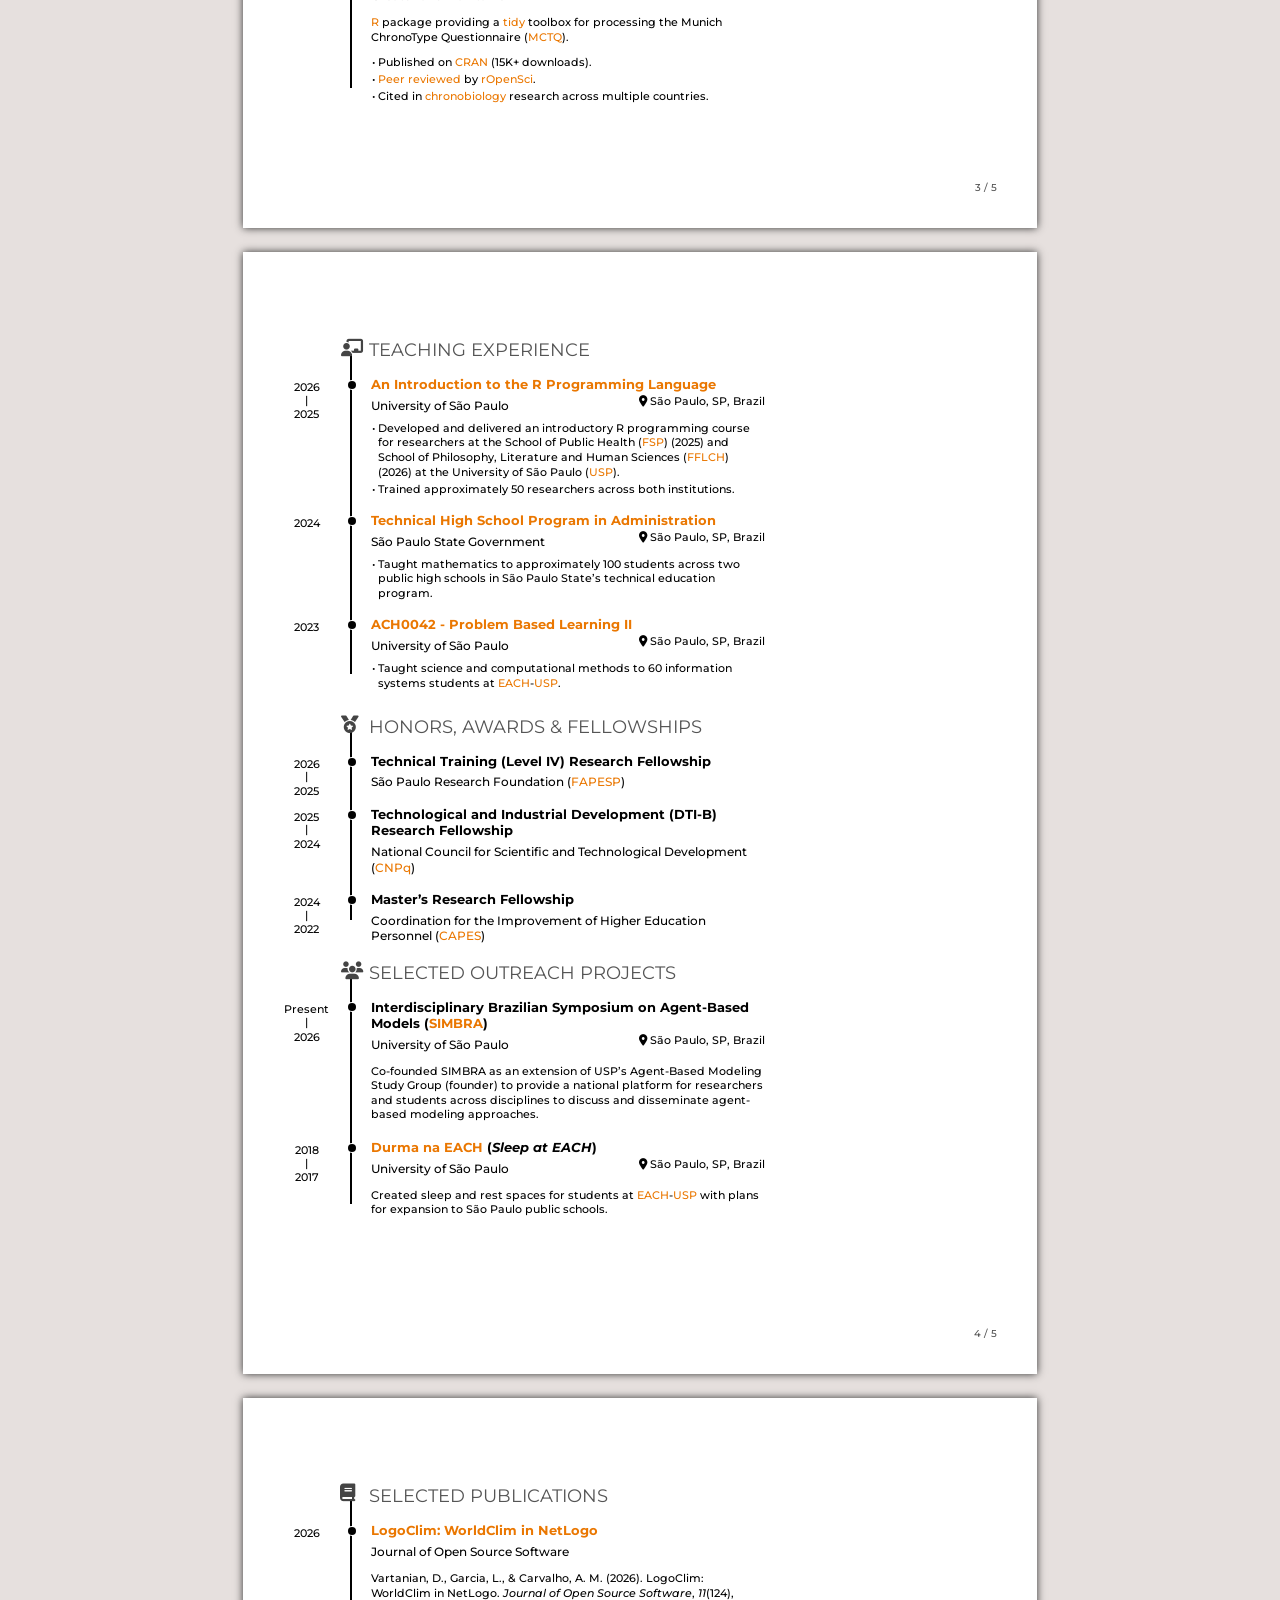
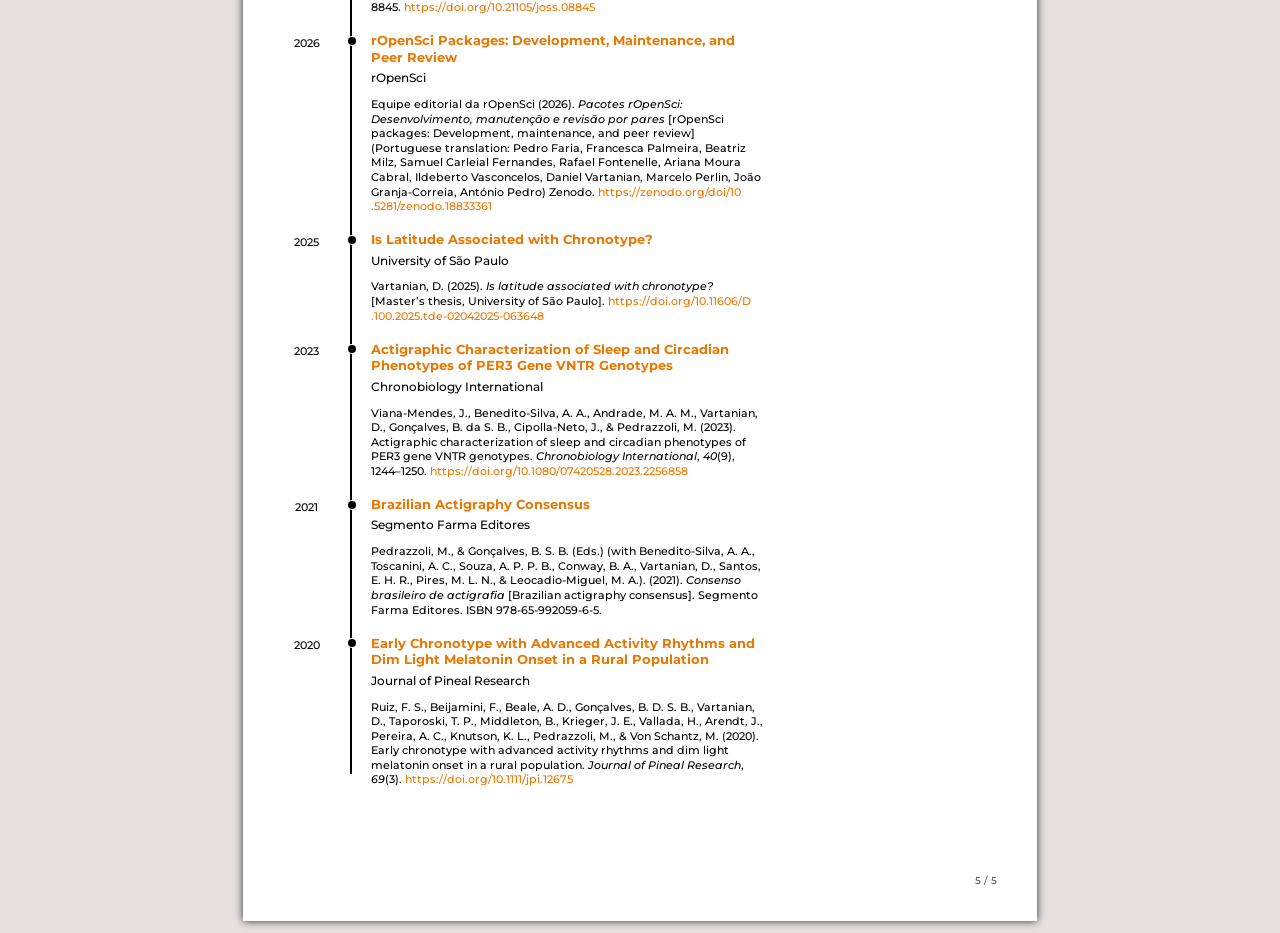
